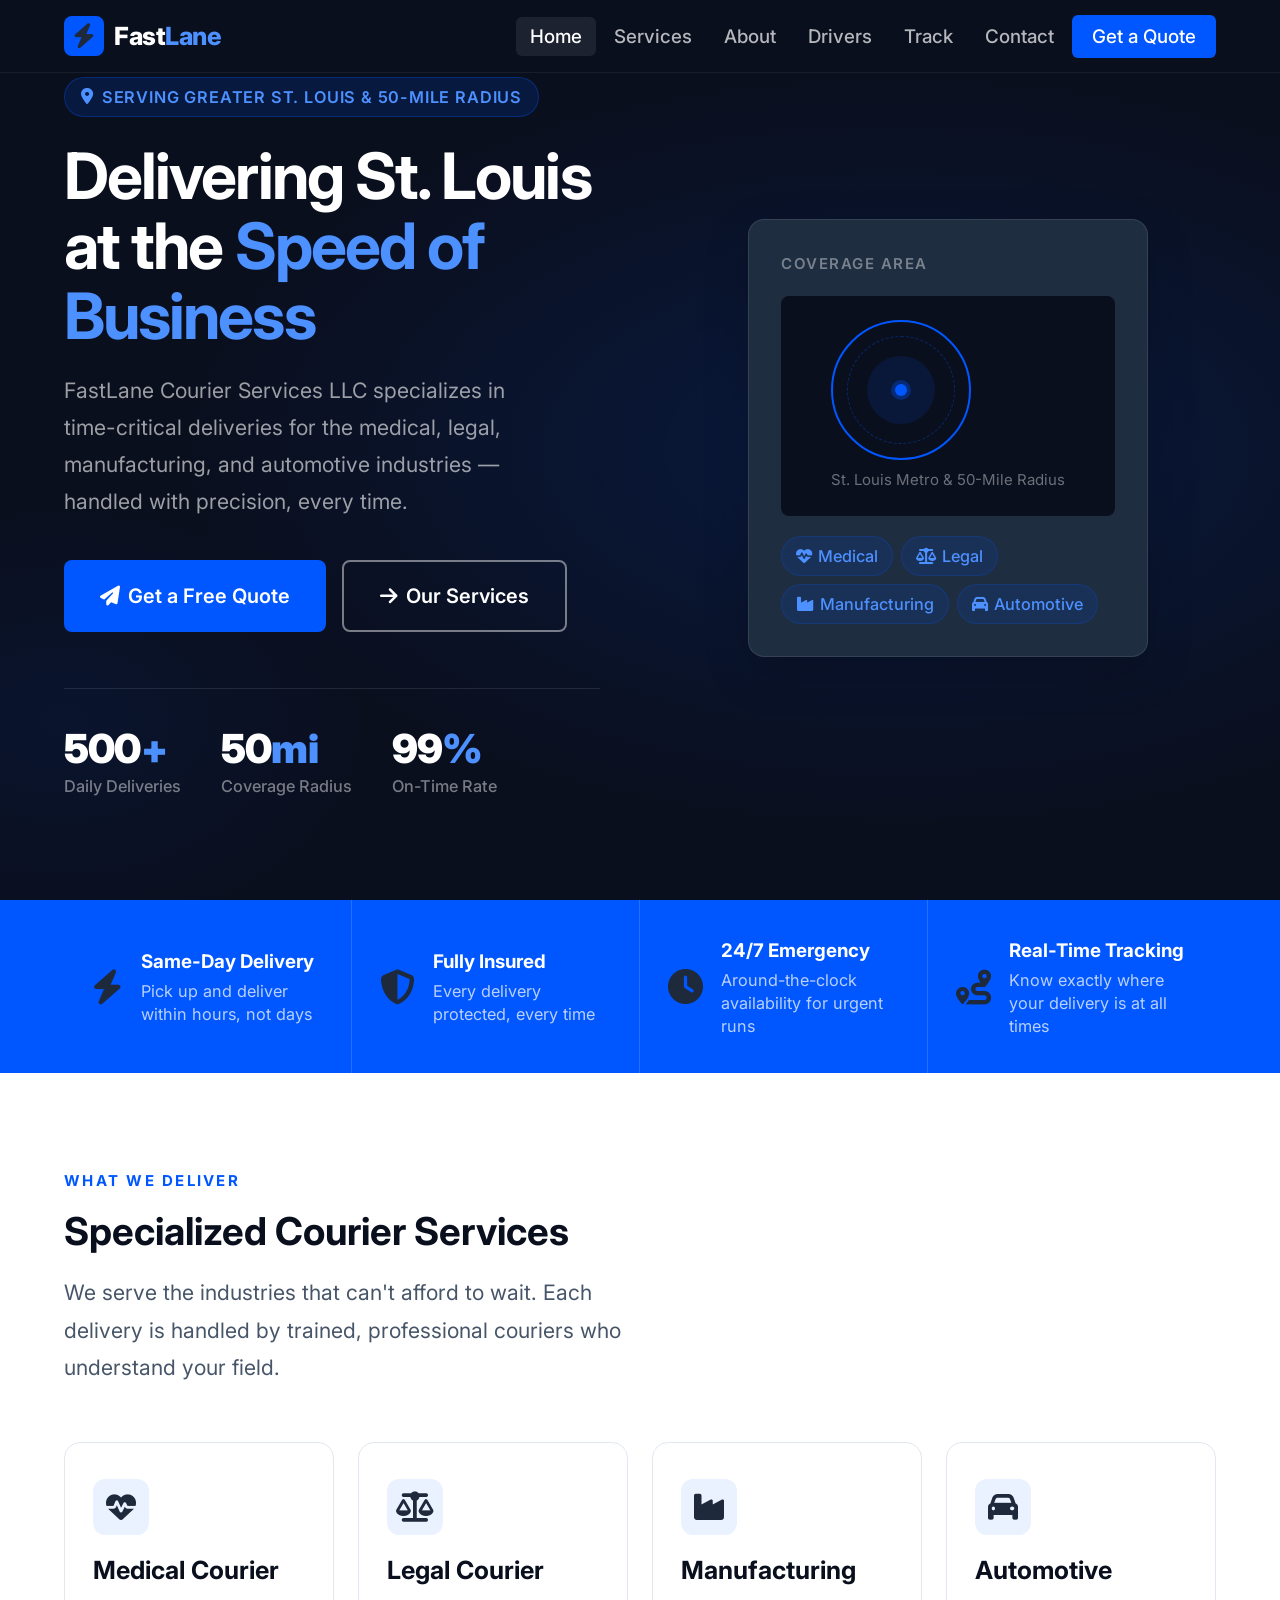
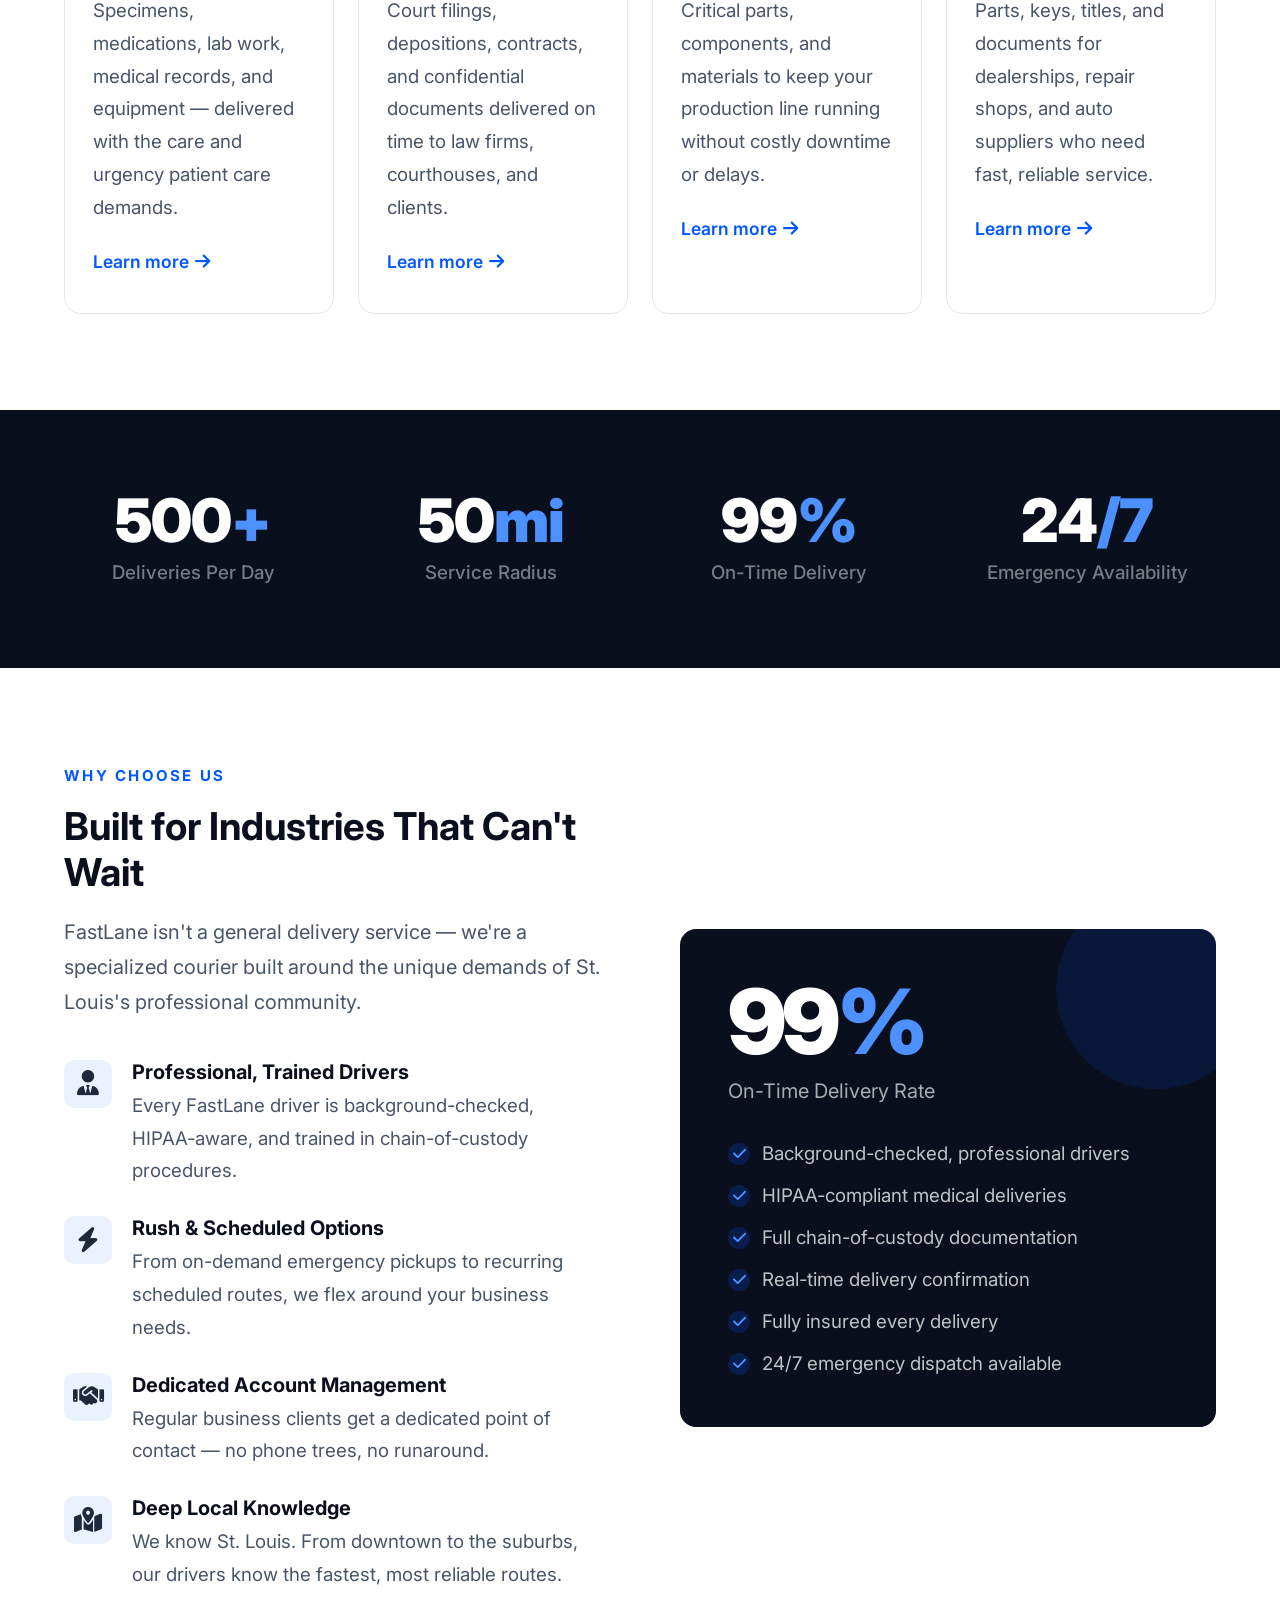
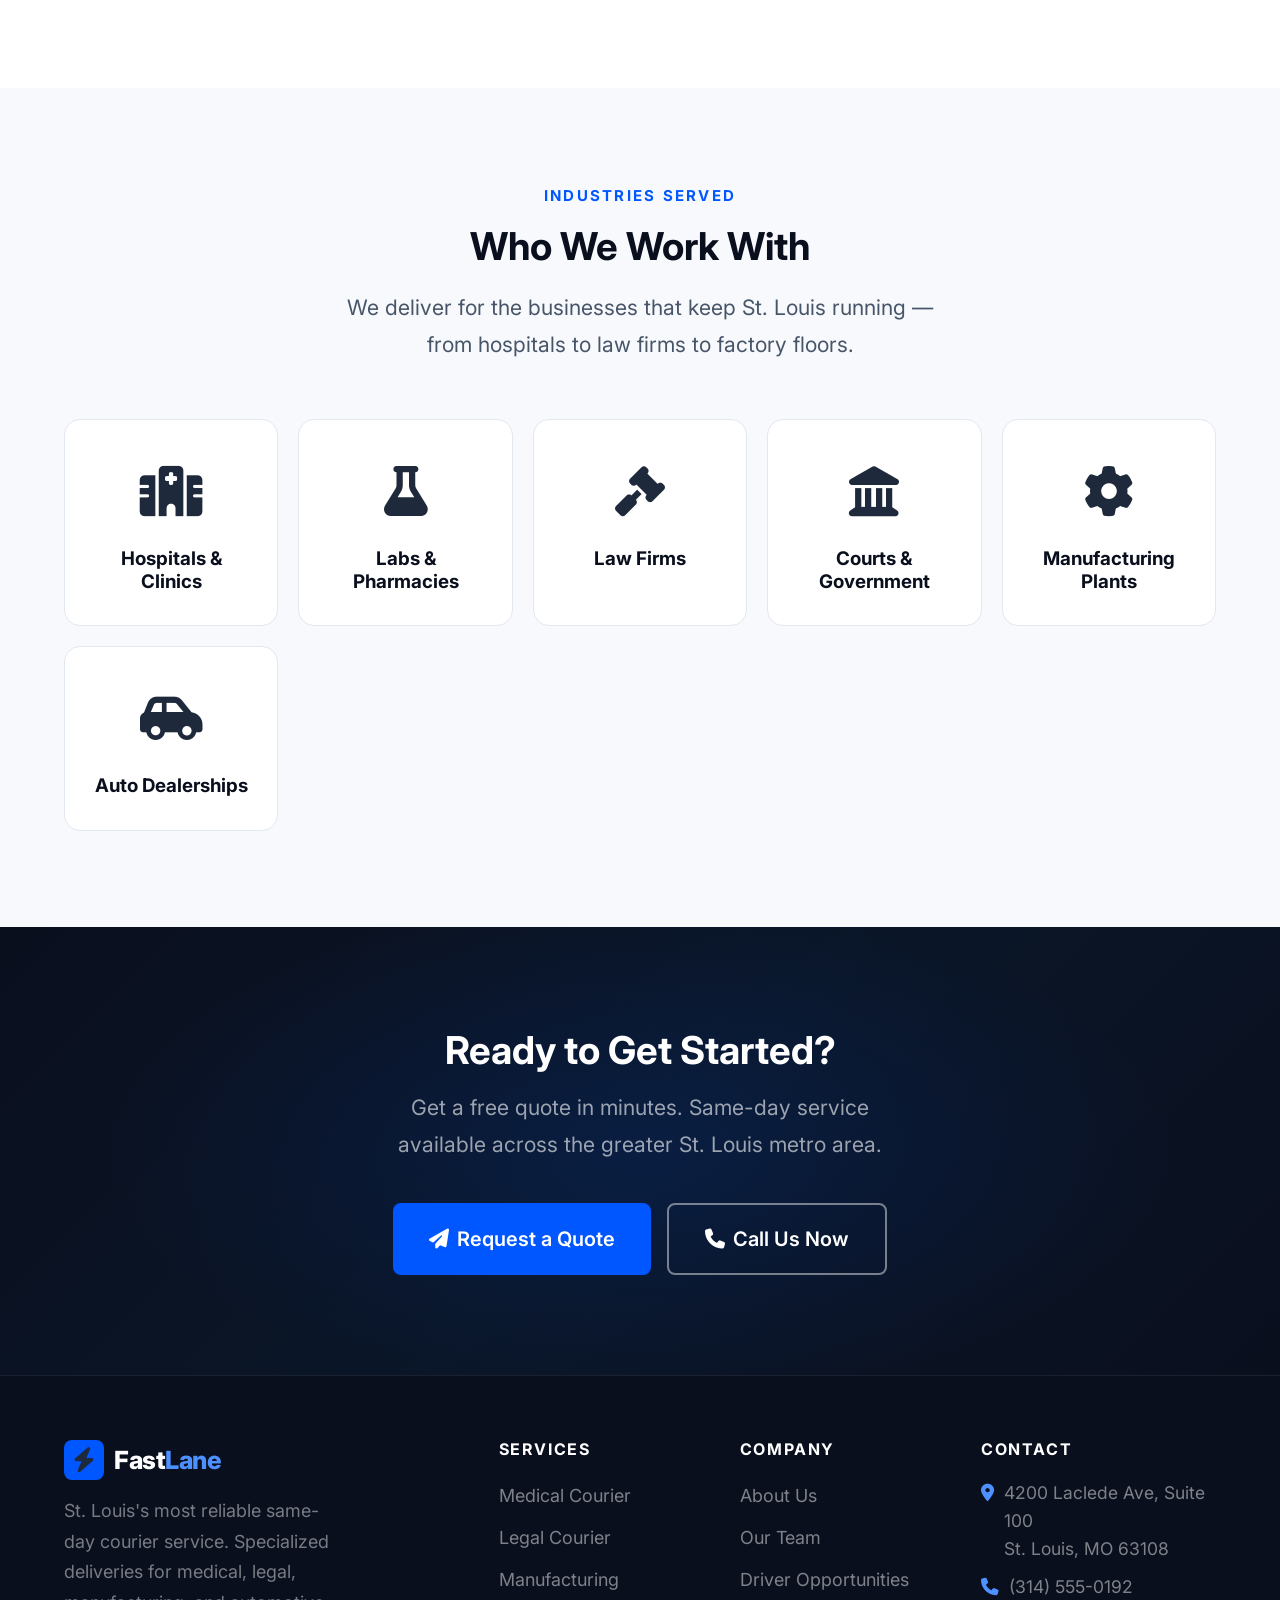
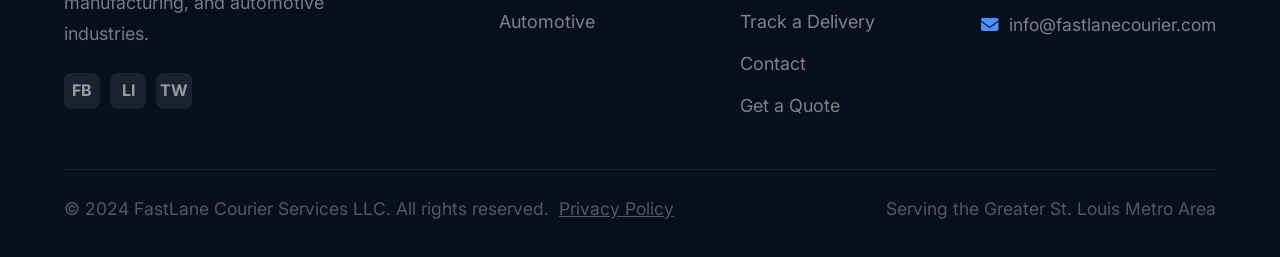
==== index.html @ 779c8e8f "Add SEO/sharing assets, team avatars, tracking page, and privacy policy - Generate a branded favicon" ====
<!DOCTYPE html>
<html lang="en">
<head>
  <meta charset="UTF-8" />
  <meta name="viewport" content="width=device-width, initial-scale=1.0" />
  <title>FastLane Courier Services | Same-Day Delivery in St. Louis</title>
  <meta name="description" content="FastLane Courier Services LLC — specialized same-day courier for medical, legal, manufacturing, and automotive industries within 50 miles of St. Louis." />
  <link rel="canonical" href="https://fastlanecourierservices.com/" />
  <link rel="icon" href="favicon.ico" sizes="any" />
  <link rel="icon" href="assets/favicon-192.png" type="image/png" sizes="192x192" />
  <link rel="apple-touch-icon" href="assets/apple-touch-icon.png" />
  <meta property="og:type" content="website" />
  <meta property="og:site_name" content="FastLane Courier Services" />
  <meta property="og:title" content="FastLane Courier Services | Same-Day Delivery in St. Louis" />
  <meta property="og:description" content="FastLane Courier Services LLC — specialized same-day courier for medical, legal, manufacturing, and automotive industries within 50 miles of St. Louis." />
  <meta property="og:url" content="https://fastlanecourierservices.com/" />
  <meta property="og:image" content="https://fastlanecourierservices.com/assets/og-image.png" />
  <meta name="twitter:card" content="summary_large_image" />
  <meta name="twitter:title" content="FastLane Courier Services | Same-Day Delivery in St. Louis" />
  <meta name="twitter:description" content="FastLane Courier Services LLC — specialized same-day courier for medical, legal, manufacturing, and automotive industries within 50 miles of St. Louis." />
  <meta name="twitter:image" content="https://fastlanecourierservices.com/assets/og-image.png" />
  <link rel="stylesheet" href="styles.css" />
  <link rel="stylesheet" href="https://cdnjs.cloudflare.com/ajax/libs/font-awesome/6.5.0/css/all.min.css" />
</head>
<body>

<!-- ── Header ── -->
<header id="header">
  <nav class="container">
    <a href="index.html" class="nav-logo">
      <div class="logo-icon"><i class="fa-solid fa-bolt"></i></div>
      <div class="logo-text">Fast<span>Lane</span></div>
    </a>
    <ul class="nav-links" id="navLinks">
      <li><a href="index.html" class="active">Home</a></li>
      <li><a href="services.html">Services</a></li>
      <li><a href="about.html">About</a></li>
      <li><a href="drivers.html">Drivers</a></li>
      <li><a href="track.html">Track</a></li>
      <li><a href="contact.html">Contact</a></li>
      <li><a href="quote.html" class="nav-cta">Get a Quote</a></li>
    </ul>
    <button class="nav-toggle" id="navToggle" aria-label="Toggle menu">
      <span></span><span></span><span></span>
    </button>
  </nav>
</header>

<!-- ── Hero ── -->
<section class="hero">
  <div class="container">
    <div class="hero-grid">
      <div class="hero-content">
        <div class="hero-badge">
          <i class="fa-solid fa-location-dot"></i>
          Serving Greater St. Louis &amp; 50-Mile Radius
        </div>
        <h1>Delivering St. Louis at the <span>Speed of Business</span></h1>
        <p class="hero-sub">
          FastLane Courier Services LLC specializes in time-critical deliveries for the medical, legal, manufacturing, and automotive industries — handled with precision, every time.
        </p>
        <div class="hero-actions">
          <a href="quote.html" class="btn btn-primary btn-lg">
            <i class="fa-solid fa-paper-plane"></i> Get a Free Quote
          </a>
          <a href="services.html" class="btn btn-secondary btn-lg">
            <i class="fa-solid fa-arrow-right"></i> Our Services
          </a>
        </div>
        <div class="hero-stats">
          <div>
            <div class="stat-num">500<span>+</span></div>
            <div class="stat-lbl">Daily Deliveries</div>
          </div>
          <div>
            <div class="stat-num">50<span>mi</span></div>
            <div class="stat-lbl">Coverage Radius</div>
          </div>
          <div>
            <div class="stat-num">99<span>%</span></div>
            <div class="stat-lbl">On-Time Rate</div>
          </div>
        </div>
      </div>
      <div class="hero-visual">
        <div class="hero-card">
          <div class="hero-card-title">Coverage Area</div>
          <div class="coverage-ring">
            <div>
              <div class="ring">
                <div class="ring-dot"></div>
              </div>
              <div class="ring-label">St. Louis Metro &amp; 50-Mile Radius</div>
            </div>
          </div>
          <div class="hero-tags">
            <span class="tag"><i class="fa-solid fa-heart-pulse"></i> Medical</span>
            <span class="tag"><i class="fa-solid fa-scale-balanced"></i> Legal</span>
            <span class="tag"><i class="fa-solid fa-industry"></i> Manufacturing</span>
            <span class="tag"><i class="fa-solid fa-car"></i> Automotive</span>
          </div>
        </div>
      </div>
    </div>
  </div>
</section>

<!-- ── Features Strip ── -->
<div class="features-strip">
  <div class="container">
    <div class="features-grid">
      <div class="feature-item">
        <div class="feature-icon"><i class="fa-solid fa-bolt"></i></div>
        <div>
          <div class="feature-title">Same-Day Delivery</div>
          <div class="feature-desc">Pick up and deliver within hours, not days</div>
        </div>
      </div>
      <div class="feature-item">
        <div class="feature-icon"><i class="fa-solid fa-shield-halved"></i></div>
        <div>
          <div class="feature-title">Fully Insured</div>
          <div class="feature-desc">Every delivery protected, every time</div>
        </div>
      </div>
      <div class="feature-item">
        <div class="feature-icon"><i class="fa-solid fa-clock"></i></div>
        <div>
          <div class="feature-title">24/7 Emergency</div>
          <div class="feature-desc">Around-the-clock availability for urgent runs</div>
        </div>
      </div>
      <div class="feature-item">
        <div class="feature-icon"><i class="fa-solid fa-route"></i></div>
        <div>
          <div class="feature-title">Real-Time Tracking</div>
          <div class="feature-desc">Know exactly where your delivery is at all times</div>
        </div>
      </div>
    </div>
  </div>
</div>

<!-- ── Services Overview ── -->
<section>
  <div class="container">
    <div class="section-header">
      <span class="section-label">What We Deliver</span>
      <h2 class="section-title">Specialized Courier Services</h2>
      <p class="section-subtitle">We serve the industries that can't afford to wait. Each delivery is handled by trained, professional couriers who understand your field.</p>
    </div>
    <div class="services-grid">
      <div class="service-card">
        <div class="service-icon"><i class="fa-solid fa-heart-pulse"></i></div>
        <h3>Medical Courier</h3>
        <p>Specimens, medications, lab work, medical records, and equipment — delivered with the care and urgency patient care demands.</p>
        <a href="services.html#medical" class="service-link">Learn more <i class="fa-solid fa-arrow-right"></i></a>
      </div>
      <div class="service-card">
        <div class="service-icon"><i class="fa-solid fa-scale-balanced"></i></div>
        <h3>Legal Courier</h3>
        <p>Court filings, depositions, contracts, and confidential documents delivered on time to law firms, courthouses, and clients.</p>
        <a href="services.html#legal" class="service-link">Learn more <i class="fa-solid fa-arrow-right"></i></a>
      </div>
      <div class="service-card">
        <div class="service-icon"><i class="fa-solid fa-industry"></i></div>
        <h3>Manufacturing</h3>
        <p>Critical parts, components, and materials to keep your production line running without costly downtime or delays.</p>
        <a href="services.html#manufacturing" class="service-link">Learn more <i class="fa-solid fa-arrow-right"></i></a>
      </div>
      <div class="service-card">
        <div class="service-icon"><i class="fa-solid fa-car"></i></div>
        <h3>Automotive</h3>
        <p>Parts, keys, titles, and documents for dealerships, repair shops, and auto suppliers who need fast, reliable service.</p>
        <a href="services.html#automotive" class="service-link">Learn more <i class="fa-solid fa-arrow-right"></i></a>
      </div>
    </div>
  </div>
</section>

<!-- ── Stats Band ── -->
<div class="stats-band">
  <div class="container">
    <div class="stats-grid">
      <div>
        <div class="stat-num">500<span>+</span></div>
        <div class="stat-lbl">Deliveries Per Day</div>
      </div>
      <div>
        <div class="stat-num">50<span>mi</span></div>
        <div class="stat-lbl">Service Radius</div>
      </div>
      <div>
        <div class="stat-num">99<span>%</span></div>
        <div class="stat-lbl">On-Time Delivery</div>
      </div>
      <div>
        <div class="stat-num">24<span>/7</span></div>
        <div class="stat-lbl">Emergency Availability</div>
      </div>
    </div>
  </div>
</div>

<!-- ── Why FastLane ── -->
<section>
  <div class="container">
    <div class="why-grid">
      <div>
        <span class="section-label">Why Choose Us</span>
        <h2 class="section-title">Built for Industries That Can't Wait</h2>
        <p style="margin-bottom: 40px;">FastLane isn't a general delivery service — we're a specialized courier built around the unique demands of St. Louis's professional community.</p>
        <div class="why-features">
          <div class="why-item">
            <div class="why-icon"><i class="fa-solid fa-user-tie"></i></div>
            <div>
              <h3>Professional, Trained Drivers</h3>
              <p>Every FastLane driver is background-checked, HIPAA-aware, and trained in chain-of-custody procedures.</p>
            </div>
          </div>
          <div class="why-item">
            <div class="why-icon"><i class="fa-solid fa-bolt"></i></div>
            <div>
              <h3>Rush &amp; Scheduled Options</h3>
              <p>From on-demand emergency pickups to recurring scheduled routes, we flex around your business needs.</p>
            </div>
          </div>
          <div class="why-item">
            <div class="why-icon"><i class="fa-solid fa-handshake"></i></div>
            <div>
              <h3>Dedicated Account Management</h3>
              <p>Regular business clients get a dedicated point of contact — no phone trees, no runaround.</p>
            </div>
          </div>
          <div class="why-item">
            <div class="why-icon"><i class="fa-solid fa-map-location-dot"></i></div>
            <div>
              <h3>Deep Local Knowledge</h3>
              <p>We know St. Louis. From downtown to the suburbs, our drivers know the fastest, most reliable routes.</p>
            </div>
          </div>
        </div>
      </div>
      <div>
        <div class="why-card">
          <div class="why-big-num">99<span>%</span></div>
          <div class="why-big-lbl">On-Time Delivery Rate</div>
          <ul class="check-list">
            <li><span class="check"><i class="fa-solid fa-check"></i></span> Background-checked, professional drivers</li>
            <li><span class="check"><i class="fa-solid fa-check"></i></span> HIPAA-compliant medical deliveries</li>
            <li><span class="check"><i class="fa-solid fa-check"></i></span> Full chain-of-custody documentation</li>
            <li><span class="check"><i class="fa-solid fa-check"></i></span> Real-time delivery confirmation</li>
            <li><span class="check"><i class="fa-solid fa-check"></i></span> Fully insured every delivery</li>
            <li><span class="check"><i class="fa-solid fa-check"></i></span> 24/7 emergency dispatch available</li>
          </ul>
        </div>
      </div>
    </div>
  </div>
</section>

<!-- ── Industries ── -->
<section class="industries-section">
  <div class="container">
    <div class="section-header centered">
      <span class="section-label">Industries Served</span>
      <h2 class="section-title">Who We Work With</h2>
      <p class="section-subtitle">We deliver for the businesses that keep St. Louis running — from hospitals to law firms to factory floors.</p>
    </div>
    <div class="industries-grid">
      <div class="industry-card">
        <div class="industry-icon"><i class="fa-solid fa-hospital"></i></div>
        <h3>Hospitals &amp; Clinics</h3>
      </div>
      <div class="industry-card">
        <div class="industry-icon"><i class="fa-solid fa-flask"></i></div>
        <h3>Labs &amp; Pharmacies</h3>
      </div>
      <div class="industry-card">
        <div class="industry-icon"><i class="fa-solid fa-gavel"></i></div>
        <h3>Law Firms</h3>
      </div>
      <div class="industry-card">
        <div class="industry-icon"><i class="fa-solid fa-landmark"></i></div>
        <h3>Courts &amp; Government</h3>
      </div>
      <div class="industry-card">
        <div class="industry-icon"><i class="fa-solid fa-gear"></i></div>
        <h3>Manufacturing Plants</h3>
      </div>
      <div class="industry-card">
        <div class="industry-icon"><i class="fa-solid fa-car-side"></i></div>
        <h3>Auto Dealerships</h3>
      </div>
    </div>
  </div>
</section>

<!-- ── CTA Banner ── -->
<section class="cta-banner">
  <div class="container">
    <h2>Ready to Get Started?</h2>
    <p>Get a free quote in minutes. Same-day service available across the greater St. Louis metro area.</p>
    <div class="cta-actions">
      <a href="quote.html" class="btn btn-primary btn-lg">
        <i class="fa-solid fa-paper-plane"></i> Request a Quote
      </a>
      <a href="contact.html" class="btn btn-secondary btn-lg">
        <i class="fa-solid fa-phone"></i> Call Us Now
      </a>
    </div>
  </div>
</section>

<!-- ── Footer ── -->
<footer>
  <div class="container">
    <div class="footer-grid">
      <div class="footer-brand">
        <a href="index.html" class="nav-logo">
          <div class="logo-icon"><i class="fa-solid fa-bolt"></i></div>
          <div class="logo-text">Fast<span>Lane</span></div>
        </a>
        <p>St. Louis's most reliable same-day courier service. Specialized deliveries for medical, legal, manufacturing, and automotive industries.</p>
        <div class="footer-social">
          <a href="#" class="social-btn">FB</a>
          <a href="#" class="social-btn">LI</a>
          <a href="#" class="social-btn">TW</a>
        </div>
      </div>
      <div class="footer-col">
        <h4>Services</h4>
        <ul>
          <li><a href="services.html#medical">Medical Courier</a></li>
          <li><a href="services.html#legal">Legal Courier</a></li>
          <li><a href="services.html#manufacturing">Manufacturing</a></li>
          <li><a href="services.html#automotive">Automotive</a></li>
        </ul>
      </div>
      <div class="footer-col">
        <h4>Company</h4>
        <ul>
          <li><a href="about.html">About Us</a></li>
          <li><a href="about.html#team">Our Team</a></li>
          <li><a href="drivers.html">Driver Opportunities</a></li>
          <li><a href="track.html">Track a Delivery</a></li>
          <li><a href="contact.html">Contact</a></li>
          <li><a href="quote.html">Get a Quote</a></li>
        </ul>
      </div>
      <div class="footer-col">
        <h4>Contact</h4>
        <div class="footer-contact-row"><span class="icon"><i class="fa-solid fa-location-dot"></i></span><span>4200 Laclede Ave, Suite 100<br>St. Louis, MO 63108</span></div>
        <div class="footer-contact-row"><span class="icon"><i class="fa-solid fa-phone"></i></span><span>(314) 555-0192</span></div>
        <div class="footer-contact-row"><span class="icon"><i class="fa-solid fa-envelope"></i></span><span>info@fastlanecourier.com</span></div>
      </div>
    </div>
    <div class="footer-bottom">
      <p>&copy; 2024 FastLane Courier Services LLC. All rights reserved. &nbsp;<a href="privacy.html" style="color: rgba(255,255,255,0.3); text-decoration: underline;">Privacy Policy</a></p>
      <p>Serving the Greater St. Louis Metro Area</p>
    </div>
  </div>
</footer>

<script>
  window.addEventListener('scroll', () => {
    document.getElementById('header').classList.toggle('scrolled', window.scrollY > 20);
  });
  document.getElementById('navToggle').addEventListener('click', () => {
    document.getElementById('navLinks').classList.toggle('open');
  });
</script>
</body>
</html>
---- styles.css ----
/* =========================================
   FastLane Courier Services — Stylesheet
   ========================================= */

@import url('https://fonts.googleapis.com/css2?family=Inter:wght@300;400;500;600;700;800;900&display=swap');

/* Variables */
:root {
  --navy:       #0A0F1E;
  --navy-mid:   #111827;
  --navy-light: #1E2D40;
  --blue:       #0057FF;
  --blue-hover: #0046DD;
  --blue-light: #4D90FF;
  --blue-pale:  #EBF2FF;
  --white:      #FFFFFF;
  --off-white:  #F7F9FC;
  --gray-100:   #F1F5F9;
  --gray-200:   #E2E8F0;
  --gray-400:   #94A3B8;
  --gray-600:   #475569;
  --gray-800:   #1E293B;
  --shadow-sm:  0 1px 3px rgba(0,0,0,0.08);
  --shadow:     0 4px 16px rgba(0,0,0,0.10);
  --shadow-lg:  0 16px 48px rgba(0,0,0,0.16);
  --radius:     8px;
  --radius-lg:  16px;
  --transition: all 0.25s ease;
}

/* Reset */
*, *::before, *::after { box-sizing: border-box; margin: 0; padding: 0; }
html { scroll-behavior: smooth; font-size: 20px; }
body {
  font-family: 'Inter', -apple-system, BlinkMacSystemFont, 'Segoe UI', sans-serif;
  color: var(--gray-800);
  background: var(--white);
  line-height: 1.6;
  font-size: 20px;
}
img { max-width: 100%; height: auto; display: block; }
a { text-decoration: none; color: inherit; }
ul { list-style: none; }

/* Typography */
h1, h2, h3, h4 { font-weight: 700; line-height: 1.2; color: var(--navy); }
h1 { font-size: clamp(2rem, 5vw, 3.5rem); }
h2 { font-size: clamp(1.5rem, 3vw, 2.25rem); }
h3 { font-size: clamp(1rem, 2vw, 1.25rem); }
p  { color: var(--gray-600); line-height: 1.75; }

.section-label {
  font-size: 0.75rem;
  font-weight: 700;
  letter-spacing: 0.15em;
  text-transform: uppercase;
  color: var(--blue);
  margin-bottom: 0.75rem;
  display: block;
}
.section-title   { margin-bottom: 1rem; }
.section-subtitle { font-size: 1.0625rem; max-width: 600px; }

/* Layout */
.container { max-width: 1200px; margin: 0 auto; padding: 0 24px; }
section    { padding: 96px 0; }
.section-header { margin-bottom: 56px; }
.section-header.centered { text-align: center; }
.section-header.centered .section-subtitle { margin: 0 auto; }

/* ── Buttons ─────────────────────────────── */
.btn {
  display: inline-flex;
  align-items: center;
  gap: 8px;
  padding: 14px 28px;
  border-radius: var(--radius);
  font-size: 0.9375rem;
  font-weight: 600;
  cursor: pointer;
  border: none;
  transition: var(--transition);
  text-decoration: none;
  white-space: nowrap;
}
.btn-primary { background: var(--blue); color: var(--white); }
.btn-primary:hover {
  background: var(--blue-hover);
  transform: translateY(-1px);
  box-shadow: 0 8px 24px rgba(0,87,255,0.35);
}
.btn-secondary {
  background: transparent;
  color: var(--white);
  border: 2px solid rgba(255,255,255,0.45);
}
.btn-secondary:hover { background: rgba(255,255,255,0.1); border-color: var(--white); }
.btn-outline { background: transparent; color: var(--blue); border: 2px solid var(--blue); }
.btn-outline:hover { background: var(--blue); color: var(--white); }
.btn-lg { padding: 18px 36px; font-size: 1rem; }

/* ── Header ──────────────────────────────── */
header {
  position: fixed;
  top: 0; left: 0; right: 0;
  z-index: 1000;
  background: var(--navy);
  border-bottom: 1px solid rgba(255,255,255,0.06);
  transition: var(--transition);
}
header.scrolled { box-shadow: 0 2px 24px rgba(0,0,0,0.35); }
nav {
  height: 72px;
  display: flex;
  align-items: center;
  justify-content: space-between;
}
.nav-logo { display: flex; align-items: center; gap: 10px; }
.logo-icon {
  width: 40px; height: 40px;
  background: var(--blue);
  border-radius: 8px;
  display: flex; align-items: center; justify-content: center;
  font-size: 1.25rem;
}
.logo-text { font-size: 1.25rem; font-weight: 800; color: var(--white); letter-spacing: -0.02em; }
.logo-text span { color: var(--blue-light); }

.nav-links { display: flex; align-items: center; gap: 4px; }
.nav-links a {
  padding: 8px 14px;
  color: rgba(255,255,255,0.7);
  font-size: 0.9375rem;
  font-weight: 500;
  border-radius: 6px;
  transition: var(--transition);
}
.nav-links a:hover, .nav-links a.active { color: var(--white); background: rgba(255,255,255,0.08); }
.nav-cta { background: var(--blue) !important; color: var(--white) !important; padding: 10px 20px !important; }
.nav-cta:hover { background: var(--blue-hover) !important; box-shadow: 0 4px 16px rgba(0,87,255,0.4) !important; }

.nav-toggle {
  display: none; background: none; border: none;
  cursor: pointer; flex-direction: column; gap: 5px; padding: 8px;
}
.nav-toggle span { display: block; width: 24px; height: 2px; background: var(--white); transition: var(--transition); }

/* ── Hero ────────────────────────────────── */
.hero {
  min-height: 100vh;
  background: var(--navy);
  display: flex; align-items: center;
  position: relative; overflow: hidden;
  padding-top: 72px;
}
.hero::before {
  content: '';
  position: absolute; inset: 0;
  background:
    radial-gradient(ellipse 80% 60% at 70% 50%, rgba(0,87,255,0.14) 0%, transparent 70%),
    radial-gradient(ellipse 40% 40% at 5%  80%, rgba(0,87,255,0.07) 0%, transparent 60%);
}
.hero-grid {
  display: grid;
  grid-template-columns: 1fr 1fr;
  gap: 80px;
  align-items: center;
  position: relative; z-index: 1;
}
.hero-content { color: var(--white); }
.hero-badge {
  display: inline-flex; align-items: center; gap: 8px;
  background: rgba(0,87,255,0.15);
  border: 1px solid rgba(0,87,255,0.3);
  border-radius: 100px;
  padding: 6px 16px;
  font-size: 0.8125rem; font-weight: 600;
  color: var(--blue-light);
  letter-spacing: 0.05em; text-transform: uppercase;
  margin-bottom: 24px;
}
.hero h1 {
  color: var(--white);
  margin-bottom: 20px;
  font-size: clamp(2.25rem, 5vw, 3.75rem);
  line-height: 1.1;
  letter-spacing: -0.03em;
}
.hero h1 span { color: var(--blue-light); }
.hero-sub {
  font-size: 1.0625rem;
  color: rgba(255,255,255,0.6);
  margin-bottom: 40px;
  max-width: 480px;
  line-height: 1.75;
}
.hero-actions { display: flex; gap: 16px; flex-wrap: wrap; }
.hero-stats {
  display: flex; gap: 40px;
  margin-top: 56px; padding-top: 40px;
  border-top: 1px solid rgba(255,255,255,0.1);
}
.stat-num {
  font-size: 2rem; font-weight: 900;
  color: var(--white); letter-spacing: -0.02em; line-height: 1; margin-bottom: 4px;
}
.stat-num span { color: var(--blue-light); }
.stat-lbl { font-size: 0.8125rem; color: rgba(255,255,255,0.45); font-weight: 500; }

.hero-visual { display: flex; align-items: center; justify-content: center; }
.hero-card {
  background: var(--navy-light);
  border: 1px solid rgba(255,255,255,0.1);
  border-radius: var(--radius-lg);
  padding: 32px;
  width: 100%; max-width: 400px;
  box-shadow: var(--shadow-lg);
}
.hero-card-title {
  font-size: 0.75rem; font-weight: 600;
  text-transform: uppercase; letter-spacing: 0.1em;
  color: rgba(255,255,255,0.4); margin-bottom: 20px;
}
.coverage-ring {
  background: var(--navy);
  border-radius: var(--radius);
  padding: 24px; margin-bottom: 20px;
  display: flex; align-items: center; justify-content: center;
  min-height: 180px;
}
.ring {
  width: 140px; height: 140px;
  border-radius: 50%;
  border: 2px solid var(--blue);
  position: relative;
  display: flex; align-items: center; justify-content: center;
}
.ring::before {
  content: '';
  position: absolute; inset: 14px;
  border-radius: 50%;
  border: 1px dashed rgba(0,87,255,0.35);
}
.ring::after {
  content: '';
  position: absolute; inset: 34px;
  border-radius: 50%;
  background: rgba(0,87,255,0.12);
}
.ring-dot {
  width: 12px; height: 12px;
  background: var(--blue); border-radius: 50%;
  box-shadow: 0 0 0 4px rgba(0,87,255,0.3);
  z-index: 1;
}
.ring-label { font-size: 0.75rem; color: rgba(255,255,255,0.4); text-align: center; margin-top: 8px; }
.hero-tags { display: flex; flex-wrap: wrap; gap: 8px; }
.tag {
  display: inline-flex; align-items: center; gap: 6px;
  background: rgba(0,87,255,0.12);
  border: 1px solid rgba(0,87,255,0.2);
  color: var(--blue-light);
  padding: 6px 14px; border-radius: 100px;
  font-size: 0.8125rem; font-weight: 500;
}

/* ── Features Strip ──────────────────────── */
.features-strip { background: var(--blue); padding: 0; }
.features-grid { display: grid; grid-template-columns: repeat(4, 1fr); }
.feature-item {
  padding: 36px 28px;
  border-right: 1px solid rgba(255,255,255,0.15);
  display: flex; align-items: center; gap: 18px;
}
.feature-item:last-child { border-right: none; }
.feature-icon { font-size: 1.75rem; flex-shrink: 0; }
.feature-title { font-size: 0.9375rem; font-weight: 700; color: var(--white); margin-bottom: 3px; }
.feature-desc  { font-size: 0.8125rem; color: rgba(255,255,255,0.72); line-height: 1.4; }

/* ── Service Cards ───────────────────────── */
.services-grid { display: grid; grid-template-columns: repeat(auto-fit, minmax(260px, 1fr)); gap: 24px; }
.service-card {
  background: var(--white);
  border: 1px solid var(--gray-200);
  border-radius: var(--radius-lg);
  padding: 36px 28px;
  transition: var(--transition);
  position: relative; overflow: hidden;
}
.service-card::before {
  content: '';
  position: absolute; top: 0; left: 0; right: 0; height: 3px;
  background: var(--blue); transform: scaleX(0); transition: var(--transition);
}
.service-card:hover { border-color: var(--blue-light); transform: translateY(-4px); box-shadow: var(--shadow-lg); }
.service-card:hover::before { transform: scaleX(1); }
.service-icon {
  width: 56px; height: 56px;
  background: var(--blue-pale); border-radius: 12px;
  display: flex; align-items: center; justify-content: center;
  font-size: 1.5rem; margin-bottom: 20px;
}
.service-card h3  { margin-bottom: 10px; }
.service-card p   { font-size: 0.9375rem; margin-bottom: 20px; }
.service-link {
  color: var(--blue); font-size: 0.875rem; font-weight: 600;
  display: inline-flex; align-items: center; gap: 6px;
  transition: var(--transition);
}
.service-link:hover { gap: 10px; }

/* ── Stats Band ──────────────────────────── */
.stats-band { background: var(--navy); padding: 80px 0; }
.stats-grid { display: grid; grid-template-columns: repeat(4, 1fr); gap: 40px; text-align: center; }
.stats-grid .stat-num { font-size: 3rem; margin-bottom: 8px; }
.stats-grid .stat-lbl { font-size: 0.9375rem; }

/* ── Why Choose Us ───────────────────────── */
.why-grid { display: grid; grid-template-columns: 1fr 1fr; gap: 80px; align-items: center; }
.why-features { display: flex; flex-direction: column; gap: 28px; }
.why-item { display: flex; gap: 20px; align-items: flex-start; }
.why-icon {
  width: 48px; height: 48px;
  background: var(--blue-pale); border-radius: 10px;
  display: flex; align-items: center; justify-content: center;
  font-size: 1.25rem; flex-shrink: 0;
}
.why-item h3 { font-size: 1rem; margin-bottom: 6px; }
.why-item p  { font-size: 0.9375rem; }

.why-card {
  background: var(--navy);
  border-radius: var(--radius-lg);
  padding: 48px;
  color: var(--white);
  position: relative; overflow: hidden;
}
.why-card::before {
  content: '';
  position: absolute; top: -40px; right: -40px;
  width: 200px; height: 200px; border-radius: 50%;
  background: rgba(0,87,255,0.12);
}
.why-big-num {
  font-size: 4.5rem; font-weight: 900;
  color: var(--white); letter-spacing: -0.04em; line-height: 1;
}
.why-big-num span { color: var(--blue-light); }
.why-big-lbl { font-size: 1rem; color: rgba(255,255,255,0.65); margin-top: 8px; margin-bottom: 32px; }
.check-list { display: flex; flex-direction: column; gap: 12px; }
.check-list li { display: flex; align-items: center; gap: 12px; font-size: 0.9375rem; color: rgba(255,255,255,0.75); }
.check {
  width: 22px; height: 22px;
  background: rgba(0,87,255,0.2); border-radius: 50%;
  display: flex; align-items: center; justify-content: center;
  font-size: 0.75rem; color: var(--blue-light); flex-shrink: 0;
}

/* ── Industries ──────────────────────────── */
.industries-section { background: var(--off-white); }
.industries-grid { display: grid; grid-template-columns: repeat(auto-fit, minmax(200px, 1fr)); gap: 20px; }
.industry-card {
  background: var(--white);
  border: 1px solid var(--gray-200);
  border-radius: var(--radius-lg);
  padding: 32px 24px; text-align: center;
  transition: var(--transition); cursor: pointer;
}
.industry-card:hover { border-color: var(--blue); box-shadow: var(--shadow); transform: translateY(-4px); }
.industry-icon { font-size: 2.5rem; margin-bottom: 16px; }
.industry-card h3 { font-size: 0.9375rem; color: var(--navy); }

/* ── CTA Banner ──────────────────────────── */
.cta-banner {
  background: linear-gradient(135deg, var(--navy) 0%, #0A1628 50%, var(--navy) 100%);
  padding: 100px 0; text-align: center; position: relative; overflow: hidden;
}
.cta-banner::before {
  content: '';
  position: absolute; inset: 0;
  background: radial-gradient(ellipse 60% 80% at 50% 50%, rgba(0,87,255,0.12) 0%, transparent 70%);
}
.cta-banner h2  { color: var(--white); margin-bottom: 16px; position: relative; }
.cta-banner p   { color: rgba(255,255,255,0.6); font-size: 1.0625rem; margin-bottom: 40px; max-width: 500px; margin-left: auto; margin-right: auto; position: relative; }
.cta-actions    { display: flex; gap: 16px; justify-content: center; flex-wrap: wrap; position: relative; }

/* ── Footer ──────────────────────────────── */
footer { background: var(--navy); border-top: 1px solid rgba(255,255,255,0.07); padding: 64px 0 32px; }
.footer-grid { display: grid; grid-template-columns: 2fr 1fr 1fr 1.1fr; gap: 48px; margin-bottom: 48px; }
.footer-brand p {
  color: rgba(255,255,255,0.45); font-size: 0.9rem;
  margin-top: 16px; margin-bottom: 24px; max-width: 280px; line-height: 1.7;
}
.footer-social { display: flex; gap: 10px; }
.social-btn {
  width: 36px; height: 36px;
  background: rgba(255,255,255,0.08); border-radius: 8px;
  display: flex; align-items: center; justify-content: center;
  color: rgba(255,255,255,0.55); font-size: 0.8rem; font-weight: 700;
  transition: var(--transition);
}
.social-btn:hover { background: var(--blue); color: var(--white); }
.footer-col h4 {
  font-size: 0.8rem; font-weight: 700; color: var(--white);
  text-transform: uppercase; letter-spacing: 0.1em; margin-bottom: 20px;
}
.footer-col ul { display: flex; flex-direction: column; gap: 10px; }
.footer-col ul li a { color: rgba(255,255,255,0.48); font-size: 0.9rem; transition: var(--transition); }
.footer-col ul li a:hover { color: var(--white); }
.footer-contact-row { display: flex; gap: 10px; color: rgba(255,255,255,0.48); font-size: 0.875rem; margin-bottom: 10px; }
.footer-contact-row .icon { color: var(--blue-light); }
.footer-bottom {
  border-top: 1px solid rgba(255,255,255,0.07);
  padding-top: 24px;
  display: flex; justify-content: space-between; align-items: center; flex-wrap: wrap; gap: 8px;
}
.footer-bottom p { color: rgba(255,255,255,0.3); font-size: 0.875rem; }

/* ── Page Hero (inner pages) ─────────────── */
.page-hero {
  background: var(--navy);
  padding: 148px 0 80px;
  position: relative; overflow: hidden;
}
.page-hero::before {
  content: '';
  position: absolute; inset: 0;
  background: radial-gradient(ellipse 70% 60% at 80% 50%, rgba(0,87,255,0.11) 0%, transparent 70%);
}
.page-hero-inner { position: relative; z-index: 1; max-width: 640px; }
.page-hero h1   { color: var(--white); }
.page-hero p    { color: rgba(255,255,255,0.6); font-size: 1.0625rem; margin-top: 16px; }
.breadcrumb     { display: flex; align-items: center; gap: 8px; margin-bottom: 16px; font-size: 0.875rem; }
.breadcrumb a   { color: rgba(255,255,255,0.45); }
.breadcrumb a:hover { color: var(--white); }
.bc-sep         { color: rgba(255,255,255,0.2); }
.bc-current     { color: var(--blue-light); font-weight: 500; }

/* ── Services Detail Page ────────────────── */
.svc-detail {
  display: grid; grid-template-columns: 1fr 1fr;
  gap: 80px; align-items: center;
  padding: 80px 0;
  border-bottom: 1px solid var(--gray-200);
}
.svc-detail:last-child { border-bottom: none; }
.svc-detail.flip { direction: rtl; }
.svc-detail.flip > * { direction: ltr; }
.svc-detail-icon {
  width: 72px; height: 72px;
  background: var(--blue-pale); border-radius: 16px;
  display: flex; align-items: center; justify-content: center;
  font-size: 2rem; margin-bottom: 24px;
}
.svc-detail h2  { font-size: 1.75rem; margin-bottom: 16px; }
.svc-detail p   { margin-bottom: 24px; }
.svc-list       { display: flex; flex-direction: column; gap: 12px; margin-bottom: 32px; }
.svc-list li    { display: flex; align-items: center; gap: 10px; font-size: 0.9375rem; color: var(--gray-600); }
.svc-list li::before {
  content: '✓';
  width: 22px; height: 22px;
  background: var(--blue-pale); border-radius: 50%;
  display: flex; align-items: center; justify-content: center;
  font-size: 0.7rem; color: var(--blue); flex-shrink: 0;
}
.svc-visual {
  background: var(--navy); border-radius: var(--radius-lg);
  padding: 48px; text-align: center; min-height: 300px;
  display: flex; align-items: center; justify-content: center;
  flex-direction: column; gap: 16px;
  position: relative; overflow: hidden;
}
.svc-visual::before {
  content: '';
  position: absolute; inset: 0;
  background: radial-gradient(ellipse 60% 60% at 50% 50%, rgba(0,87,255,0.15) 0%, transparent 70%);
}
.svc-visual-icon { font-size: 5rem; position: relative; z-index: 1; }
.svc-visual-text { color: rgba(255,255,255,0.4); font-size: 0.875rem; position: relative; z-index: 1; }

/* ── About Page ──────────────────────────── */
.about-intro-grid { display: grid; grid-template-columns: 1fr 1fr; gap: 80px; align-items: center; }
.values-grid { display: grid; grid-template-columns: repeat(3, 1fr); gap: 24px; }
.value-card { background: var(--off-white); border-radius: var(--radius-lg); padding: 32px 24px; text-align: center; }
.value-icon  { font-size: 2rem; margin-bottom: 16px; }
.value-card h3 { font-size: 1rem; margin-bottom: 8px; }
.value-card p  { font-size: 0.875rem; }
.team-grid { display: grid; grid-template-columns: repeat(auto-fit, minmax(220px, 1fr)); gap: 24px; }
.team-card {
  background: var(--white); border: 1px solid var(--gray-200);
  border-radius: var(--radius-lg); padding: 32px 24px; text-align: center;
  transition: var(--transition);
}
.team-card:hover { transform: translateY(-4px); box-shadow: var(--shadow); }
.team-avatar {
  width: 80px; height: 80px;
  background: var(--navy); border-radius: 50%;
  margin: 0 auto 16px;
  display: flex; align-items: center; justify-content: center;
  font-size: 2rem;
}
.team-card h3  { font-size: 1rem; margin-bottom: 4px; }
.team-role     { color: var(--blue); font-size: 0.875rem; font-weight: 600; margin-bottom: 8px; }
.team-bio      { font-size: 0.875rem; }

/* ── Contact Page ────────────────────────── */
.contact-grid { display: grid; grid-template-columns: 1fr 1.5fr; gap: 64px; }
.contact-info-list { display: flex; flex-direction: column; gap: 28px; }
.ci-item { display: flex; gap: 16px; }
.ci-icon {
  width: 48px; height: 48px;
  background: var(--blue-pale); border-radius: 10px;
  display: flex; align-items: center; justify-content: center;
  font-size: 1.25rem; flex-shrink: 0;
}
.ci-label { font-size: 0.75rem; font-weight: 700; text-transform: uppercase; letter-spacing: 0.1em; color: var(--gray-400); margin-bottom: 4px; }
.ci-value { font-size: 1rem; font-weight: 600; color: var(--navy); margin-bottom: 2px; }
.ci-sub   { font-size: 0.875rem; color: var(--gray-600); }
.hours-box { background: var(--gray-100); border-radius: var(--radius); padding: 24px; }
.hours-box-title { font-size: 0.8rem; font-weight: 700; text-transform: uppercase; letter-spacing: 0.1em; color: var(--gray-400); margin-bottom: 16px; }
.hours-row { display: flex; justify-content: space-between; padding: 8px 0; border-bottom: 1px solid var(--gray-200); font-size: 0.9375rem; }
.hours-row:last-child { border-bottom: none; }
.hours-row span:first-child { color: var(--gray-600); }
.hours-row span:last-child  { font-weight: 600; color: var(--navy); }

/* ── Forms ───────────────────────────────── */
.form-card {
  background: var(--white); border: 1px solid var(--gray-200);
  border-radius: var(--radius-lg); padding: 40px; box-shadow: var(--shadow);
}
.form-card-title    { font-size: 1.25rem; font-weight: 700; color: var(--navy); margin-bottom: 4px; }
.form-card-subtitle { font-size: 0.9375rem; color: var(--gray-600); margin-bottom: 28px; }
.form-group  { margin-bottom: 20px; }
.form-row    { display: grid; grid-template-columns: 1fr 1fr; gap: 16px; }
label        { display: block; font-size: 0.875rem; font-weight: 600; color: var(--gray-800); margin-bottom: 6px; }
input, select, textarea {
  width: 100%; padding: 12px 16px;
  border: 1.5px solid var(--gray-200); border-radius: var(--radius);
  font-size: 0.9375rem; font-family: inherit; color: var(--gray-800);
  background: var(--white); transition: var(--transition); outline: none;
  -webkit-appearance: none;
}
input:focus, select:focus, textarea:focus {
  border-color: var(--blue);
  box-shadow: 0 0 0 3px rgba(0,87,255,0.10);
}
textarea { resize: vertical; min-height: 120px; }
.form-submit { width: 100%; justify-content: center; padding: 16px; font-size: 1rem; }

/* ── Quote Page ──────────────────────────── */
.quote-wrapper { max-width: 720px; margin: 0 auto; }
.quote-card    { background: var(--white); border-radius: var(--radius-lg); box-shadow: var(--shadow-lg); overflow: hidden; }
.quote-card-head {
  background: var(--navy); padding: 32px 40px;
  display: flex; align-items: center; gap: 16px;
}
.quote-card-head h3 { color: var(--white); font-size: 1.25rem; margin-bottom: 2px; }
.quote-card-head p  { color: rgba(255,255,255,0.55); font-size: 0.875rem; }
.quote-card-head-icon { font-size: 2.5rem; }
.quote-card-body { padding: 40px; }
.field-section-title {
  font-size: 0.75rem; font-weight: 700; text-transform: uppercase;
  letter-spacing: 0.1em; color: var(--gray-400);
  margin-bottom: 20px; padding-bottom: 10px; border-bottom: 1px solid var(--gray-200);
}
.route-divider { text-align: center; color: var(--gray-400); font-size: 0.875rem; font-weight: 600; padding: 8px 0; }
.urgency-grid { display: grid; grid-template-columns: repeat(3, 1fr); gap: 12px; }
.urgency-opt {
  border: 1.5px solid var(--gray-200); border-radius: var(--radius);
  padding: 16px 12px; text-align: center; cursor: pointer; transition: var(--transition);
}
.urgency-opt:hover, .urgency-opt.sel { border-color: var(--blue); background: var(--blue-pale); }
.urgency-opt input[type="radio"] { display: none; }
.u-label { font-size: 0.875rem; font-weight: 600; color: var(--navy); }
.u-time  { font-size: 0.75rem; color: var(--gray-400); margin-top: 2px; }

/* ── Responsive ──────────────────────────── */
@media (max-width: 768px) {
  section { padding: 64px 0; }
  .nav-links { display: none; }
  .nav-links.open {
    display: flex; flex-direction: column;
    position: absolute; top: 72px; left: 0; right: 0;
    background: var(--navy); padding: 16px 24px;
    border-top: 1px solid rgba(255,255,255,0.08);
  }
  .nav-toggle { display: flex; }
  .hero-grid, .why-grid, .about-intro-grid, .contact-grid { grid-template-columns: 1fr; gap: 40px; }
  .hero-visual { display: none; }
  .hero-stats  { gap: 24px; flex-wrap: wrap; }
  .features-grid { grid-template-columns: 1fr 1fr; }
  .features-grid .feature-item:nth-child(2) { border-right: none; }
  .features-grid .feature-item:nth-child(1),
  .features-grid .feature-item:nth-child(2) { border-bottom: 1px solid rgba(255,255,255,0.15); }
  .stats-grid  { grid-template-columns: 1fr 1fr; gap: 24px; }
  .values-grid { grid-template-columns: 1fr 1fr; }
  .footer-grid { grid-template-columns: 1fr 1fr; gap: 32px; }
  .form-row    { grid-template-columns: 1fr; }
  .urgency-grid { grid-template-columns: 1fr; }
  .svc-detail  { grid-template-columns: 1fr; gap: 40px; }
  .svc-detail.flip { direction: ltr; }
}
@media (max-width: 480px) {
  .features-grid { grid-template-columns: 1fr; }
  .features-grid .feature-item { border-right: none; border-bottom: 1px solid rgba(255,255,255,0.15); }
  .footer-grid { grid-template-columns: 1fr; }
  .values-grid { grid-template-columns: 1fr; }
  .hero-actions { flex-direction: column; }
}
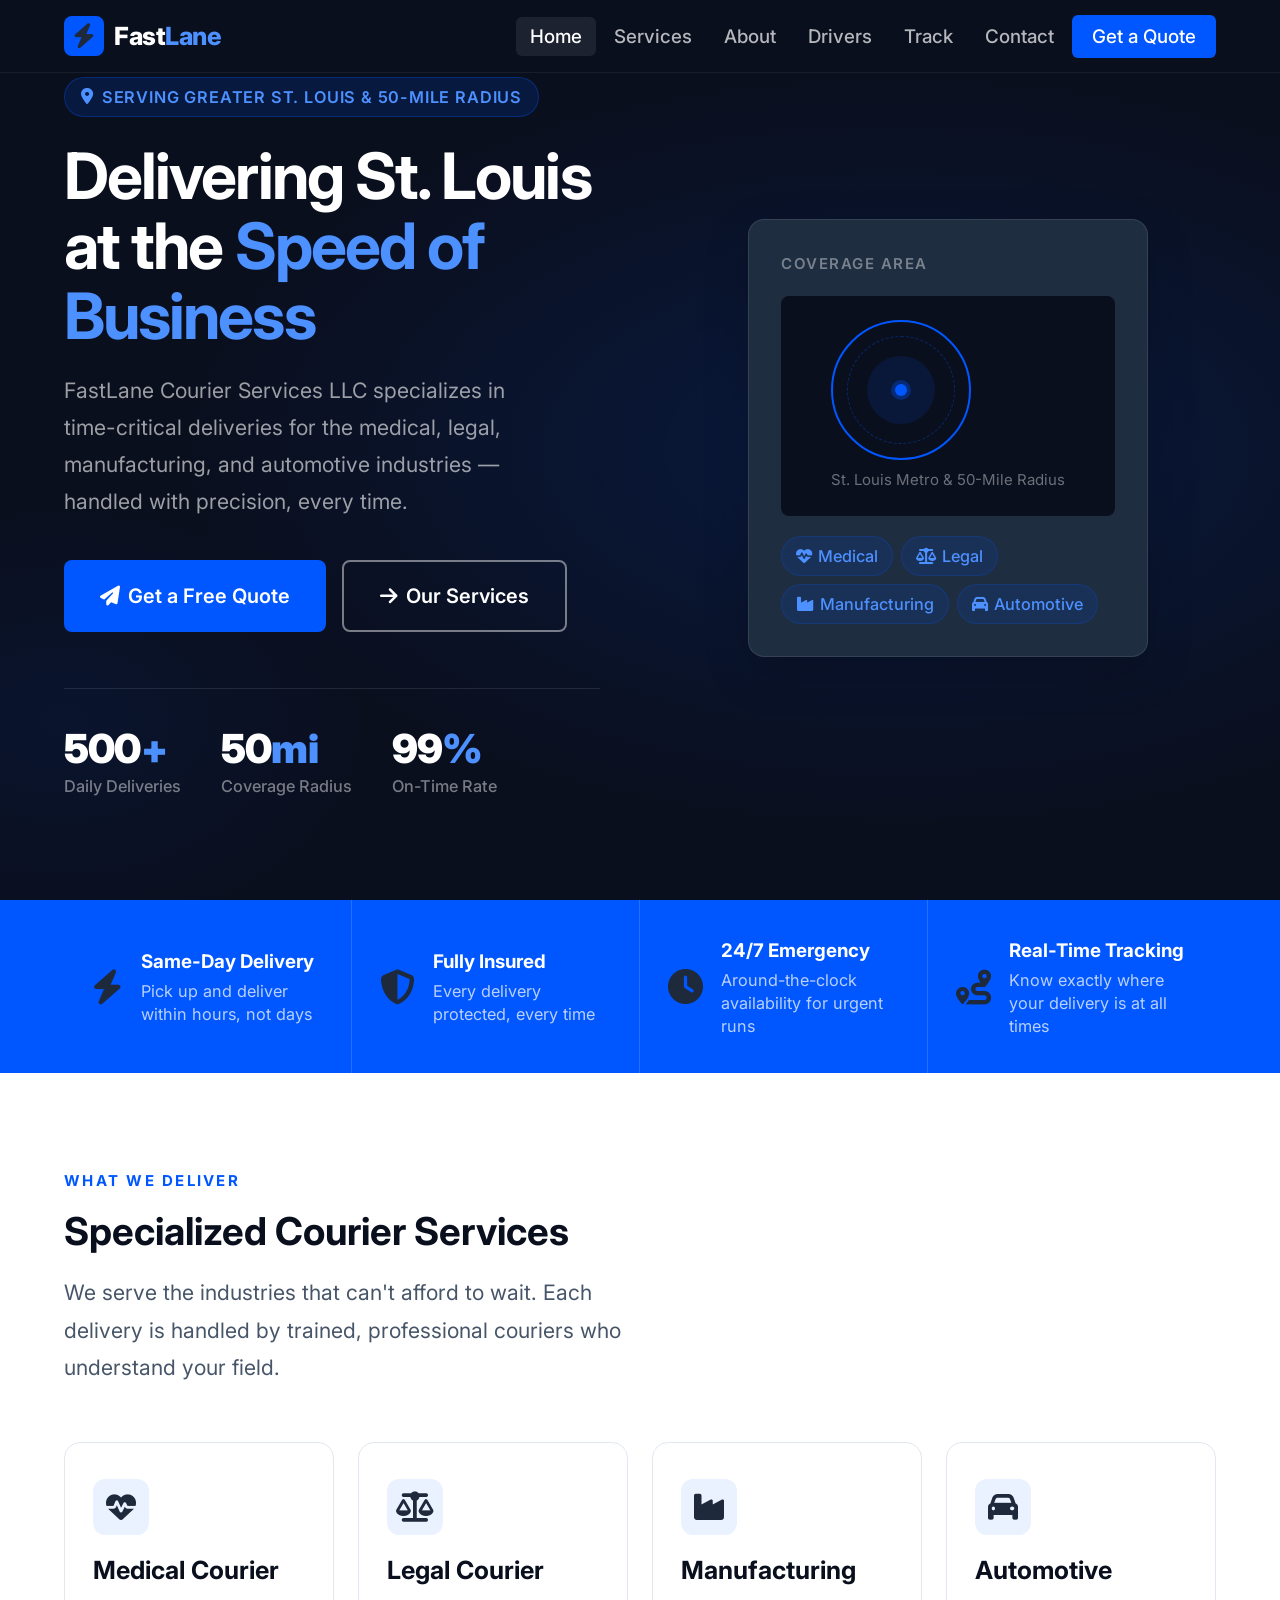
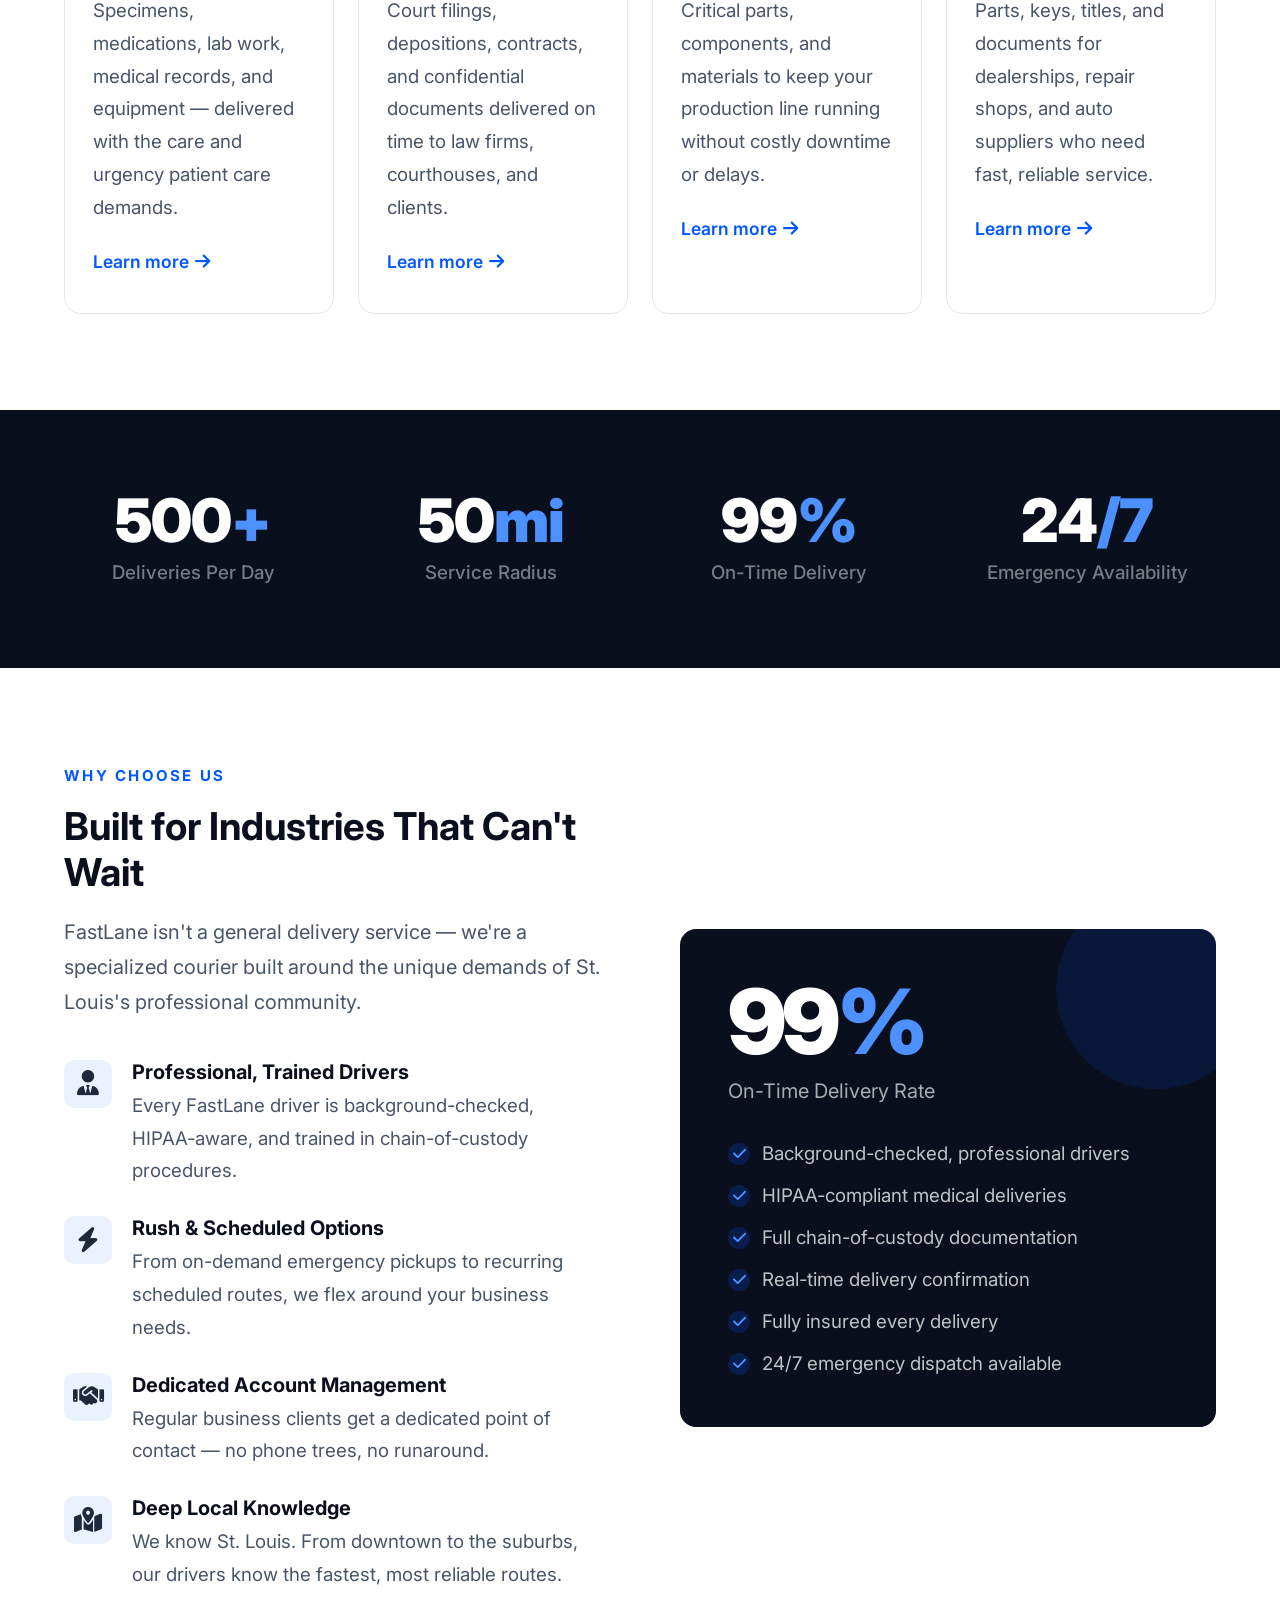
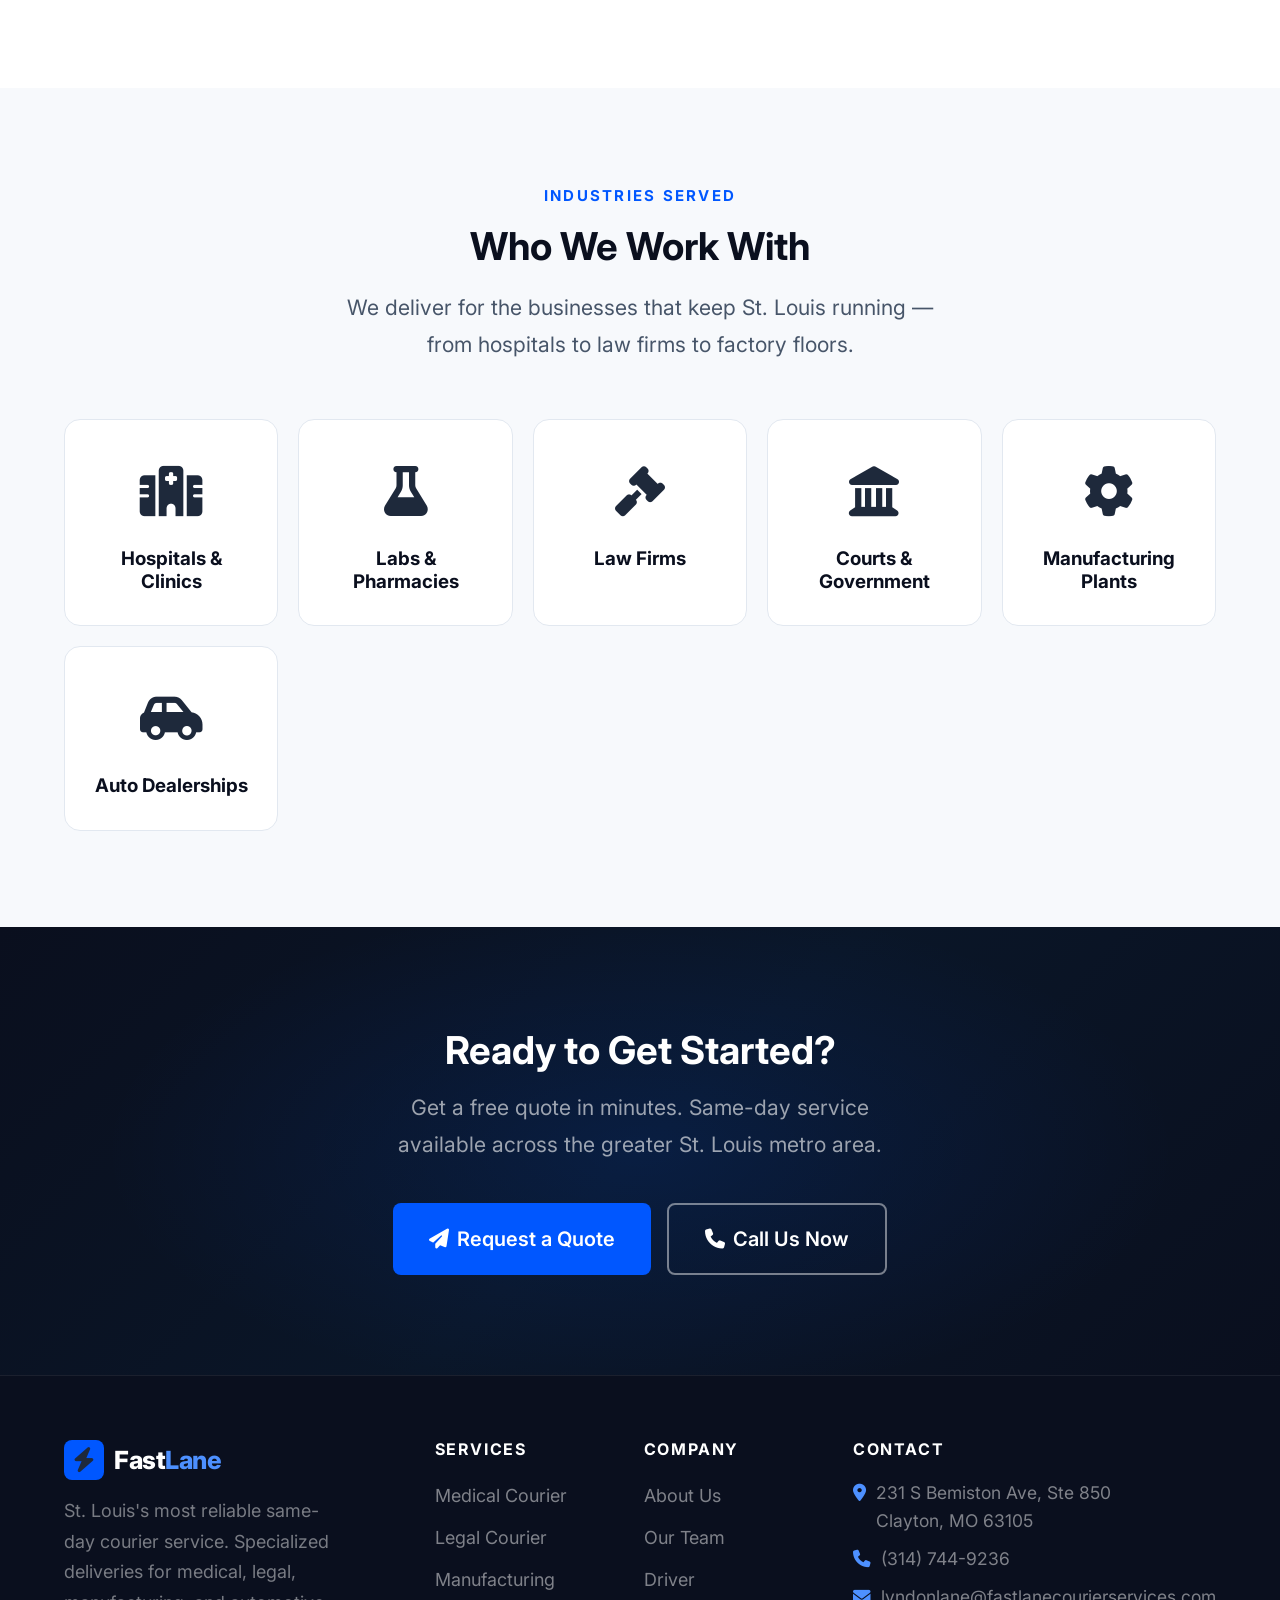
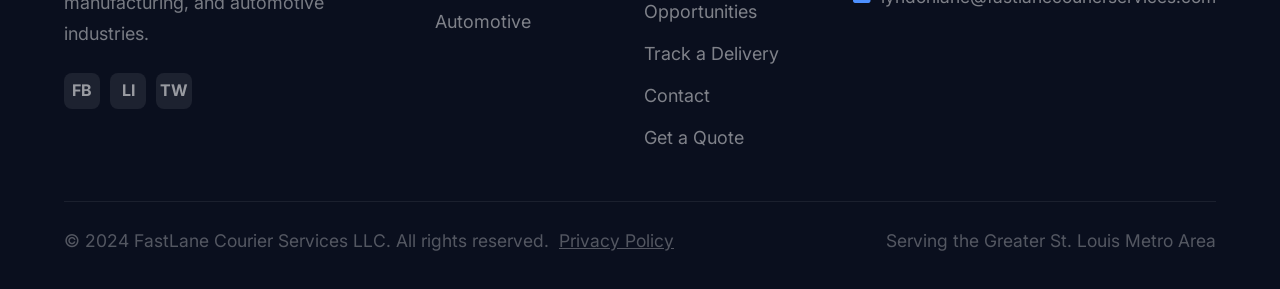
==== commit b7ae9997: "Replace placeholder contact info with real business details Swap the placeholder phone/email/address" ====
--- a/index.html
+++ b/index.html
@@ -350,9 +350,9 @@
       </div>
       <div class="footer-col">
         <h4>Contact</h4>
-        <div class="footer-contact-row"><span class="icon"><i class="fa-solid fa-location-dot"></i></span><span>4200 Laclede Ave, Suite 100<br>St. Louis, MO 63108</span></div>
-        <div class="footer-contact-row"><span class="icon"><i class="fa-solid fa-phone"></i></span><span>(314) 555-0192</span></div>
-        <div class="footer-contact-row"><span class="icon"><i class="fa-solid fa-envelope"></i></span><span>info@fastlanecourier.com</span></div>
+        <div class="footer-contact-row"><span class="icon"><i class="fa-solid fa-location-dot"></i></span><span>231 S Bemiston Ave, Ste 850<br>Clayton, MO 63105</span></div>
+        <div class="footer-contact-row"><span class="icon"><i class="fa-solid fa-phone"></i></span><span>(314) 744-9236</span></div>
+        <div class="footer-contact-row"><span class="icon"><i class="fa-solid fa-envelope"></i></span><span>lyndonlane@fastlanecourierservices.com</span></div>
       </div>
     </div>
     <div class="footer-bottom">
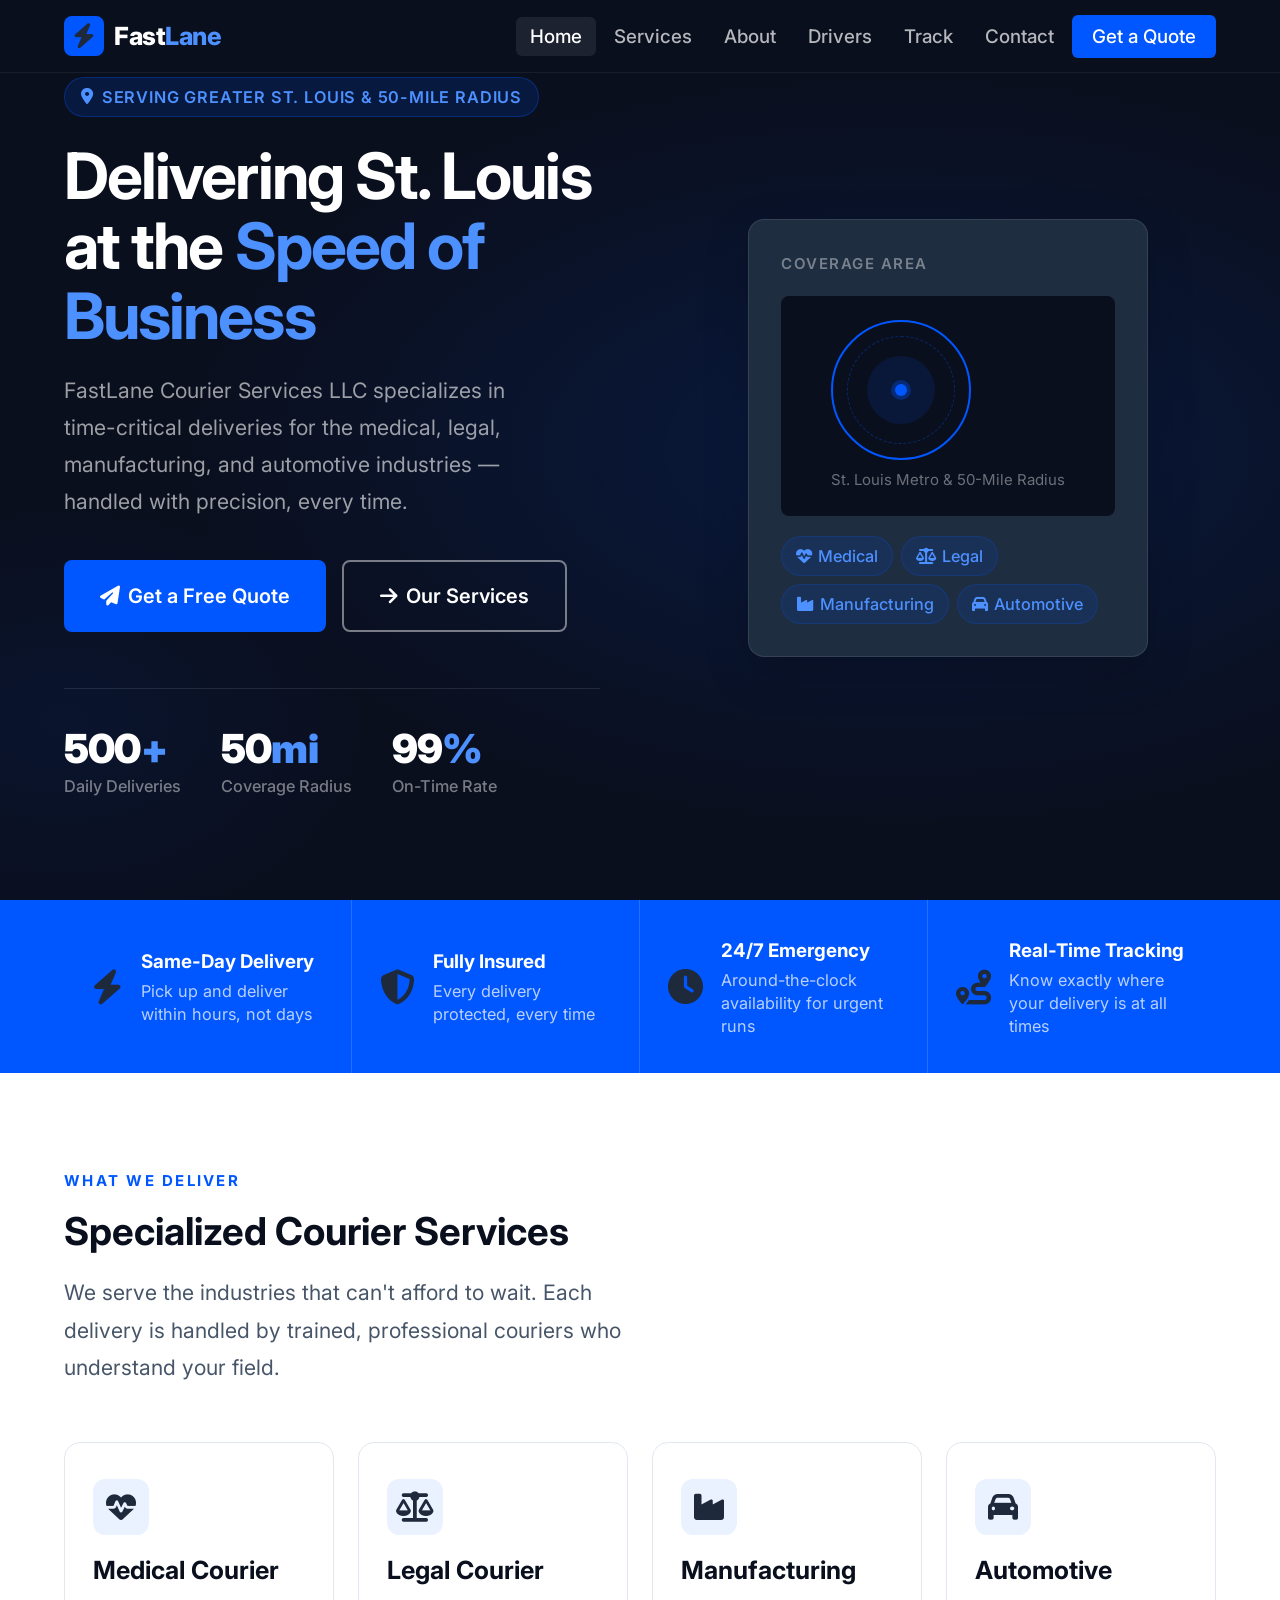
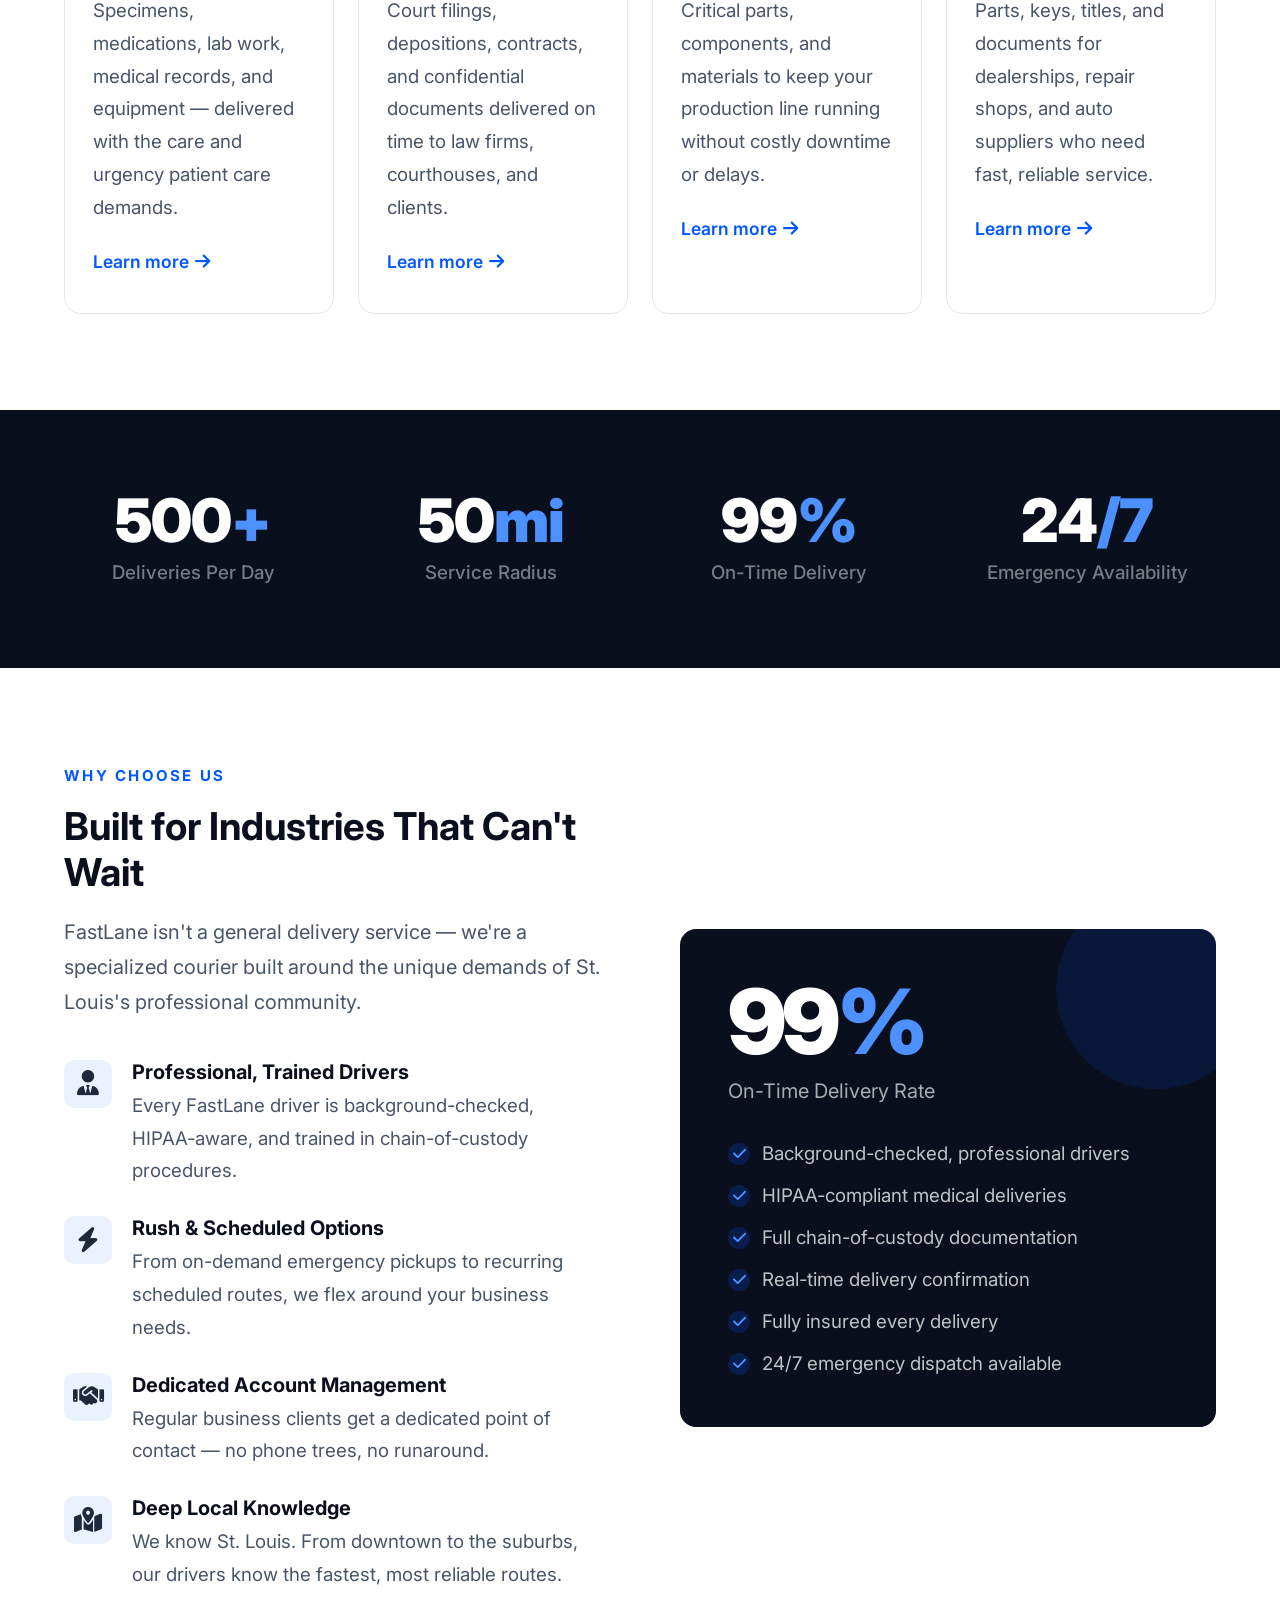
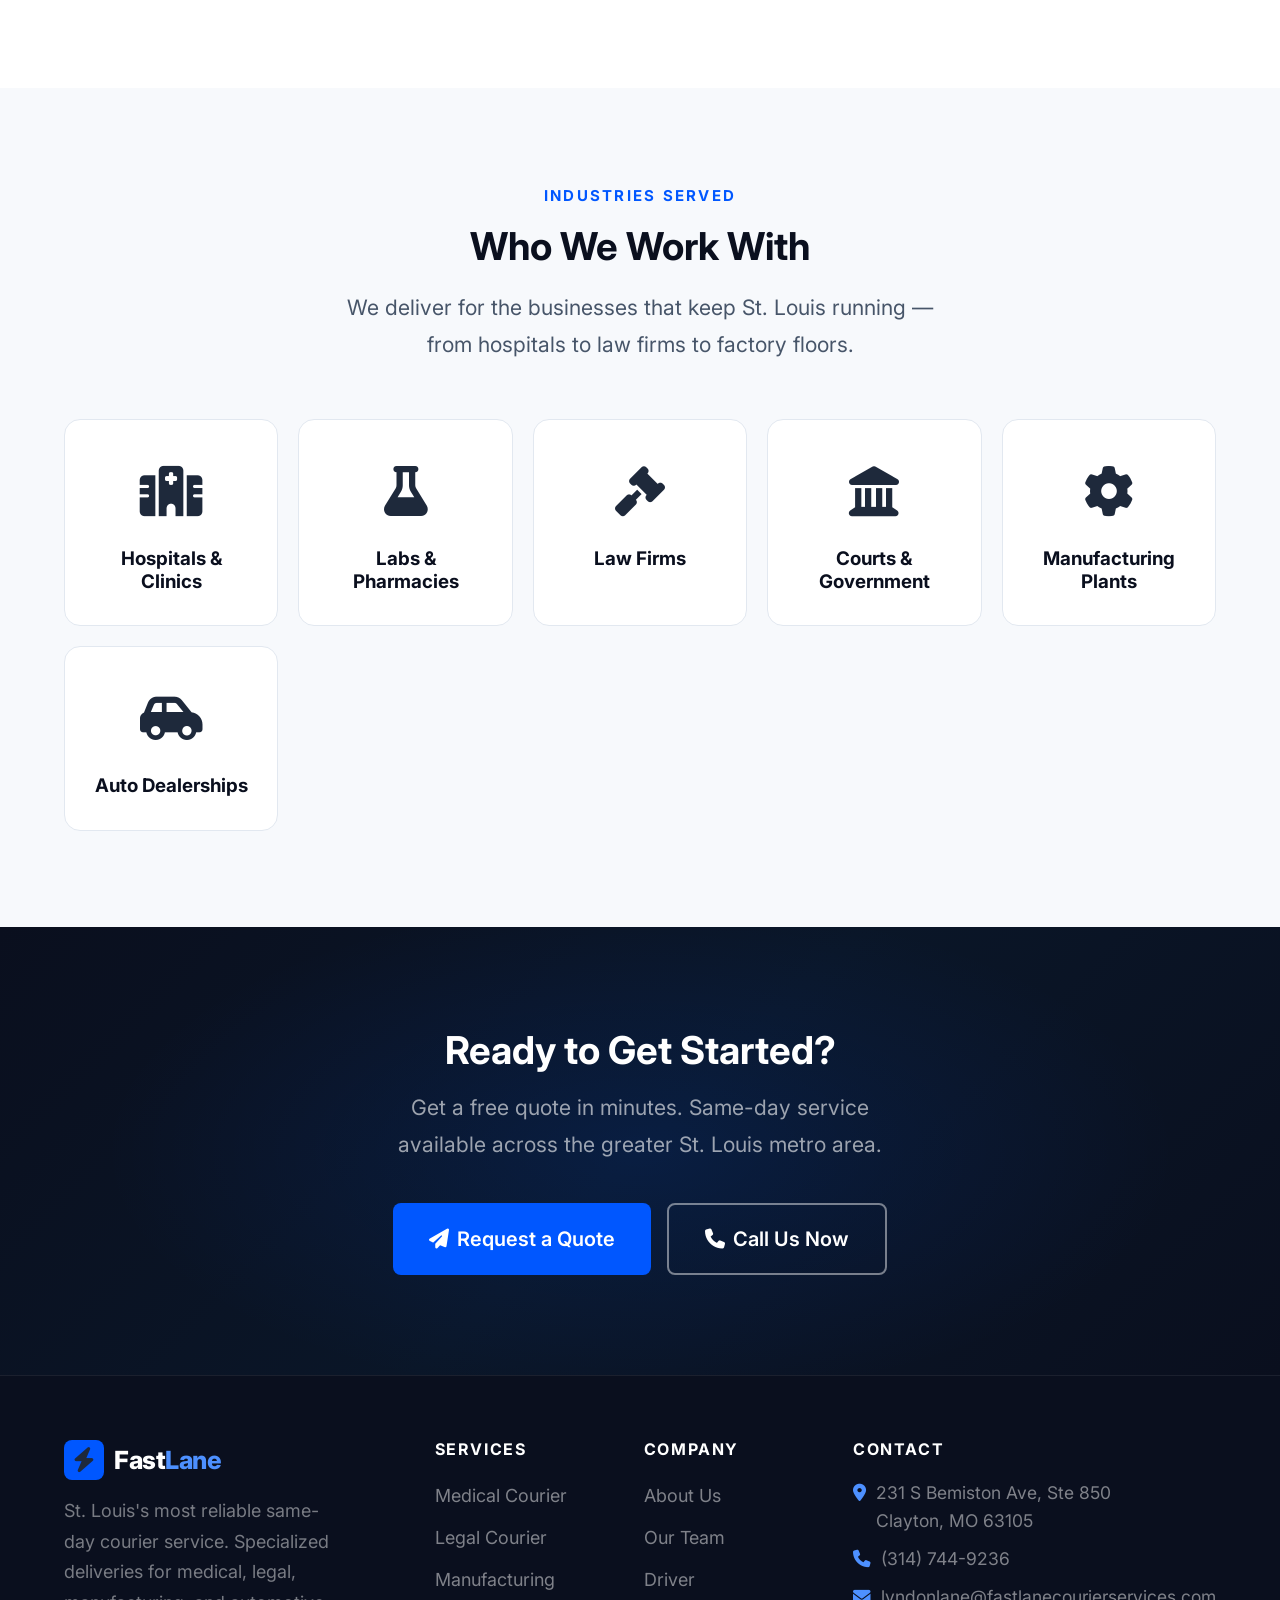
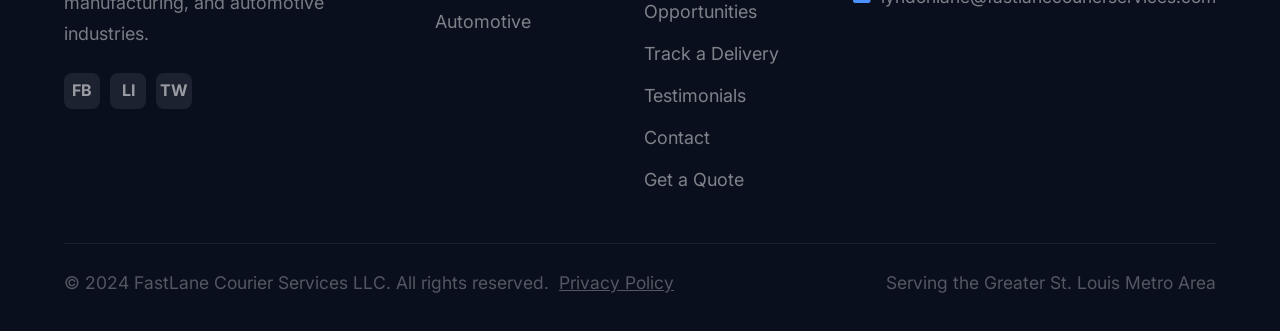
==== commit 34bbc7c4: "Add LinkedIn link and Testimonials placeholder page Wire the real LinkedIn profile into the footer s" ====
--- a/index.html
+++ b/index.html
@@ -324,7 +324,7 @@
         <p>St. Louis's most reliable same-day courier service. Specialized deliveries for medical, legal, manufacturing, and automotive industries.</p>
         <div class="footer-social">
           <a href="#" class="social-btn">FB</a>
-          <a href="#" class="social-btn">LI</a>
+          <a href="https://www.linkedin.com/in/fastlane-courier-services-0b558b3ab/" class="social-btn" target="_blank" rel="noopener noreferrer">LI</a>
           <a href="#" class="social-btn">TW</a>
         </div>
       </div>
@@ -344,6 +344,7 @@
           <li><a href="about.html#team">Our Team</a></li>
           <li><a href="drivers.html">Driver Opportunities</a></li>
           <li><a href="track.html">Track a Delivery</a></li>
+          <li><a href="testimonials.html">Testimonials</a></li>
           <li><a href="contact.html">Contact</a></li>
           <li><a href="quote.html">Get a Quote</a></li>
         </ul>
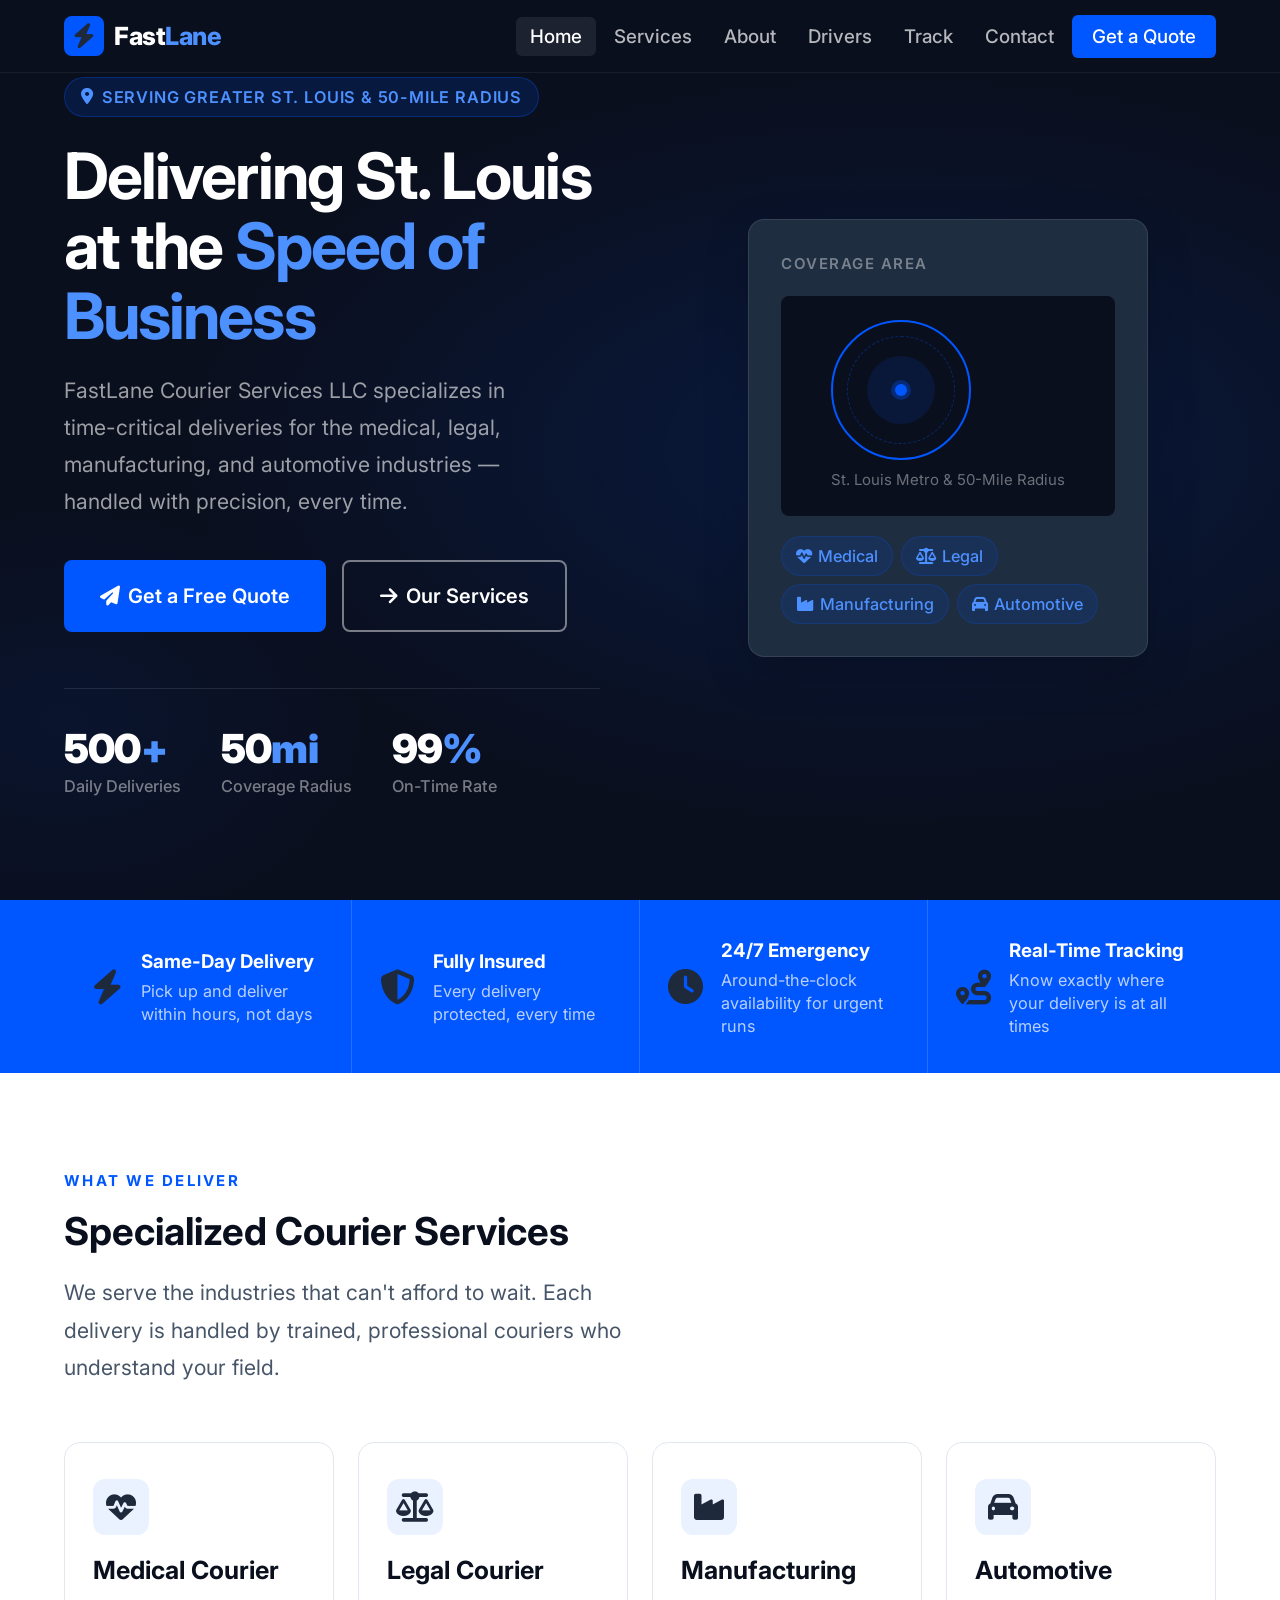
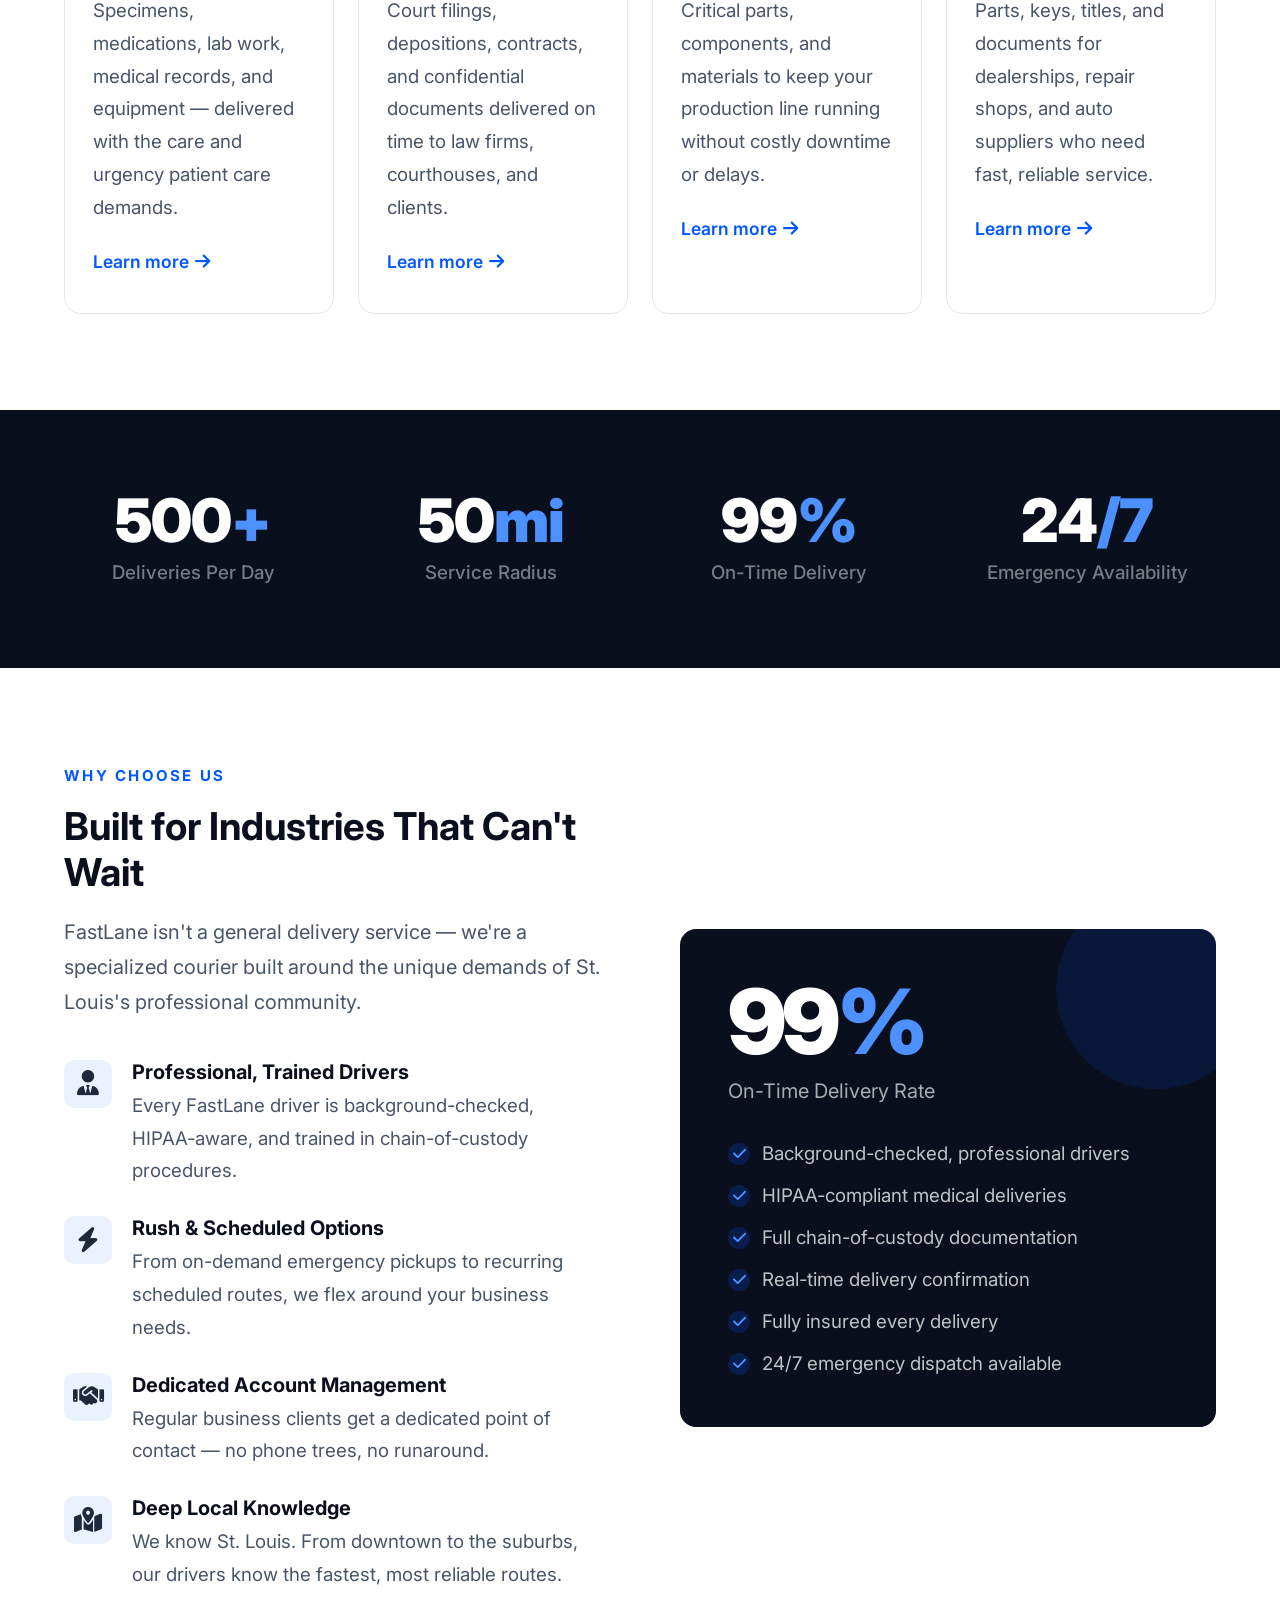
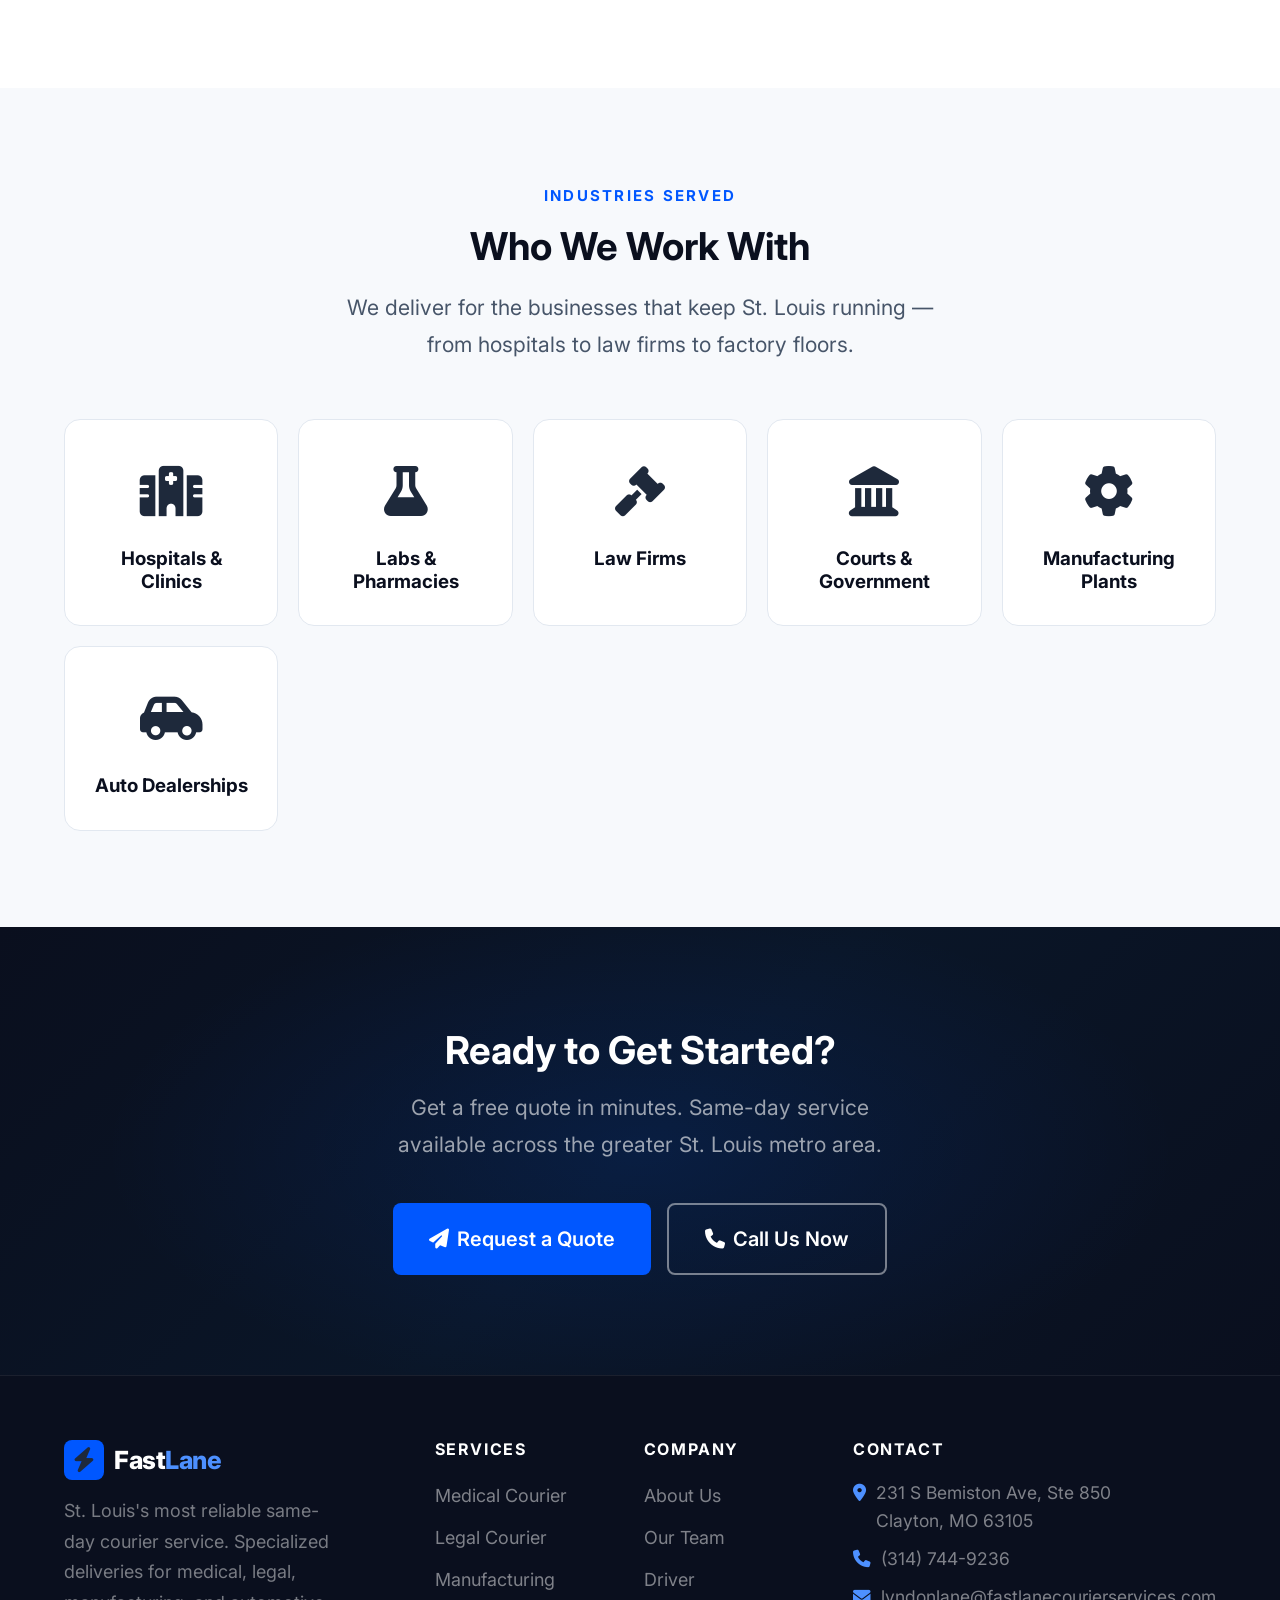
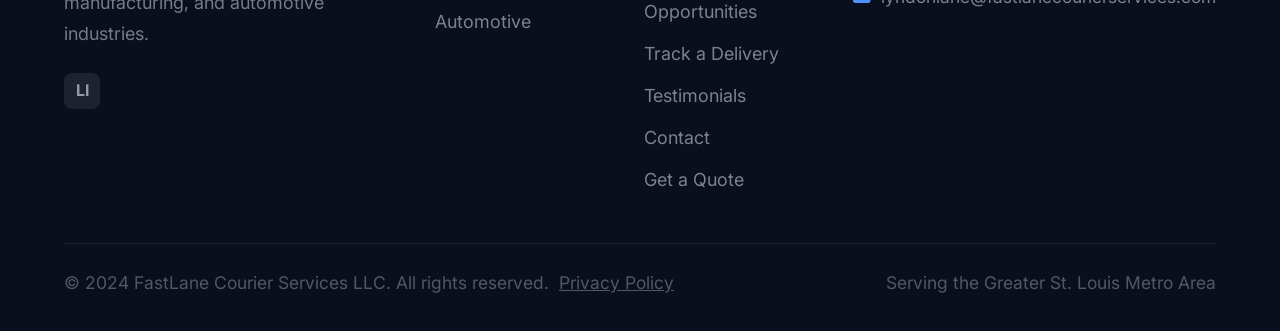
==== commit 33f23130: "Remove placeholder Facebook and X footer icons No real profiles exist yet; drop the dead "#" links r" ====
--- a/index.html
+++ b/index.html
@@ -323,9 +323,7 @@
         </a>
         <p>St. Louis's most reliable same-day courier service. Specialized deliveries for medical, legal, manufacturing, and automotive industries.</p>
         <div class="footer-social">
-          <a href="#" class="social-btn">FB</a>
           <a href="https://www.linkedin.com/in/fastlane-courier-services-0b558b3ab/" class="social-btn" target="_blank" rel="noopener noreferrer">LI</a>
-          <a href="#" class="social-btn">TW</a>
         </div>
       </div>
       <div class="footer-col">
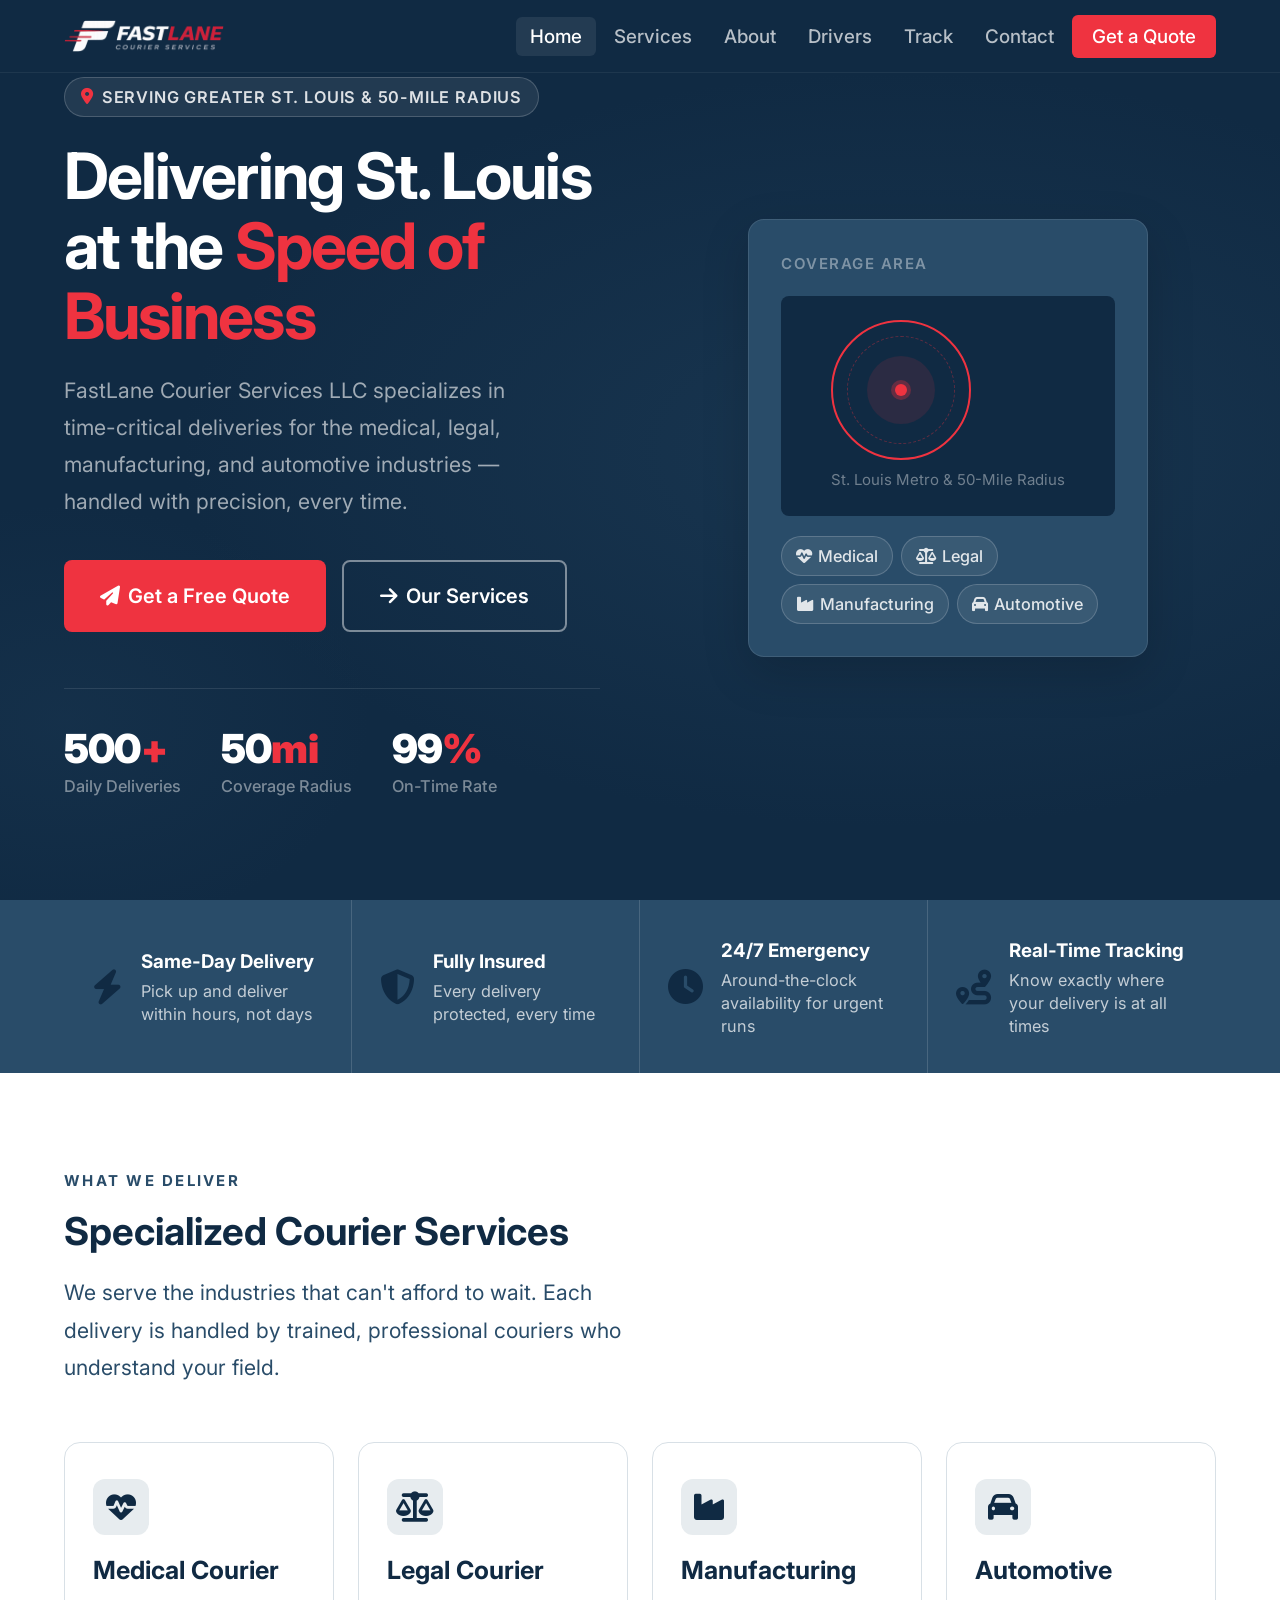
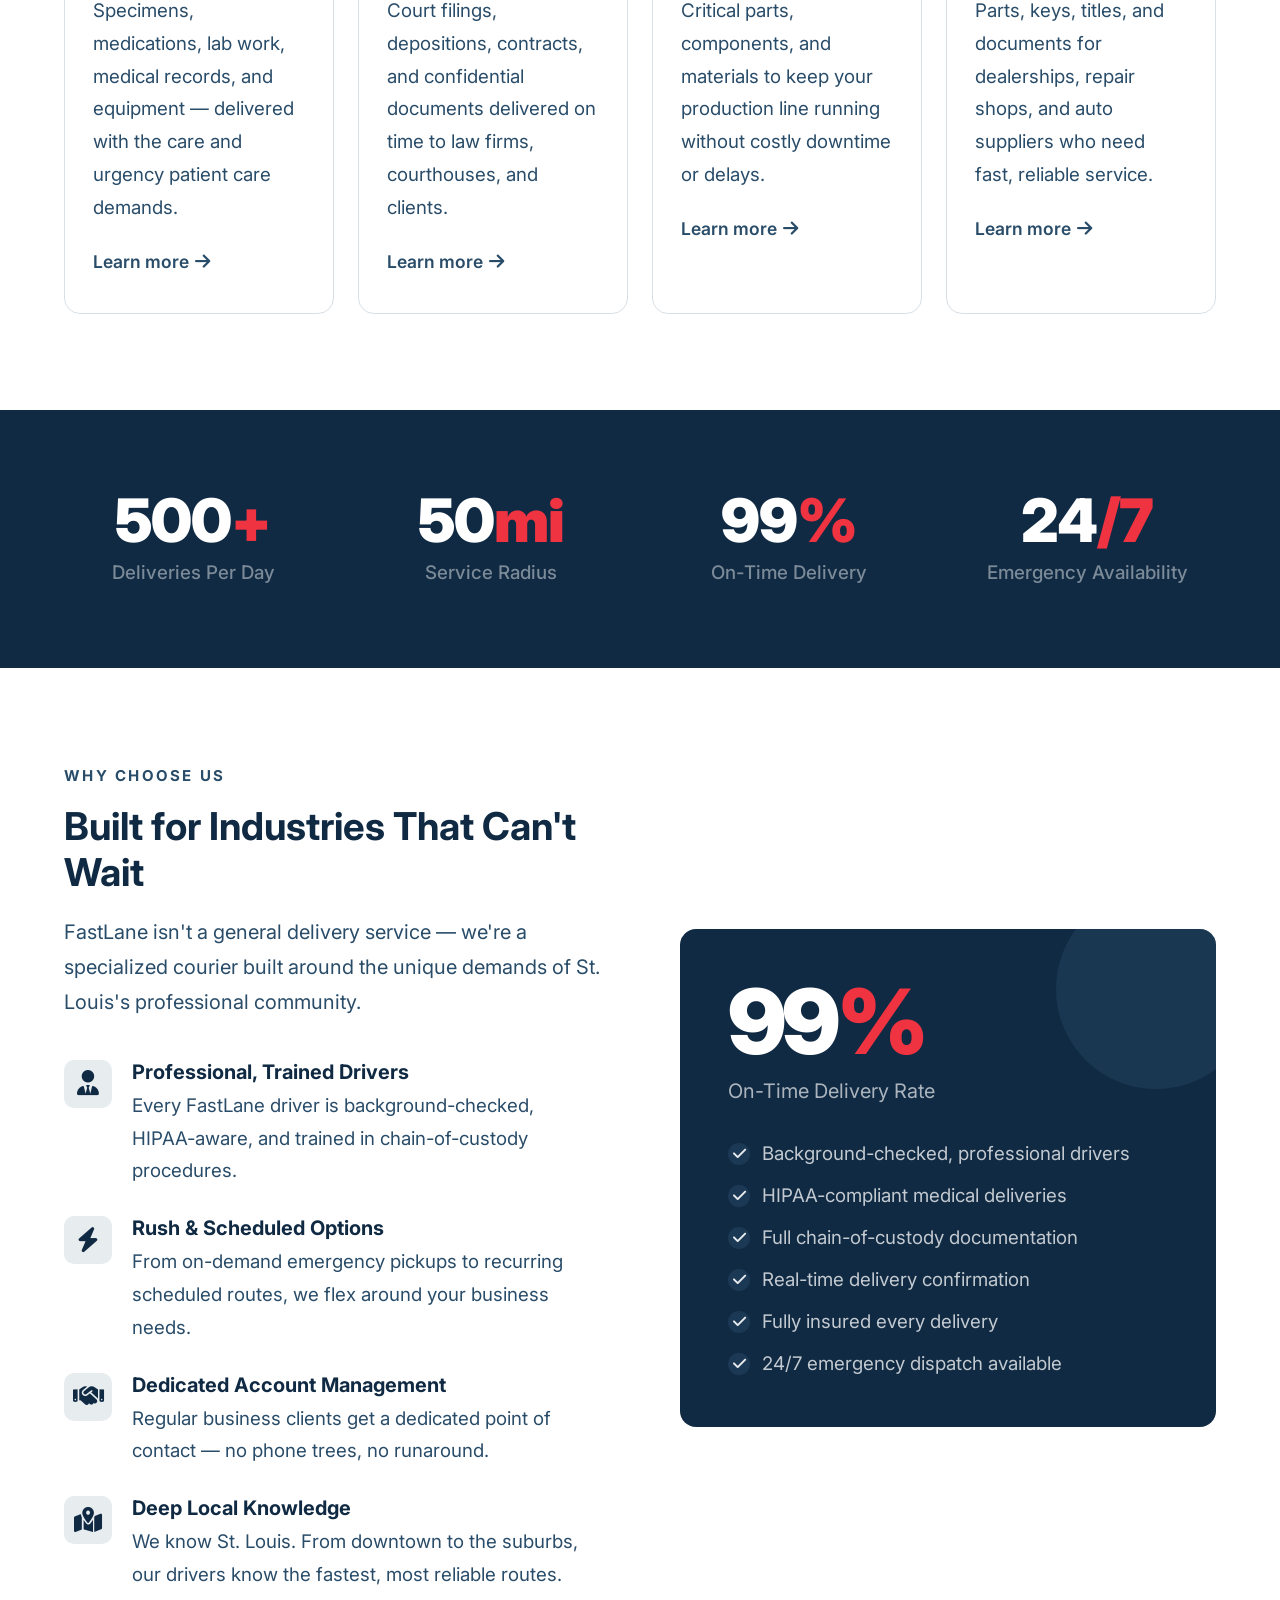
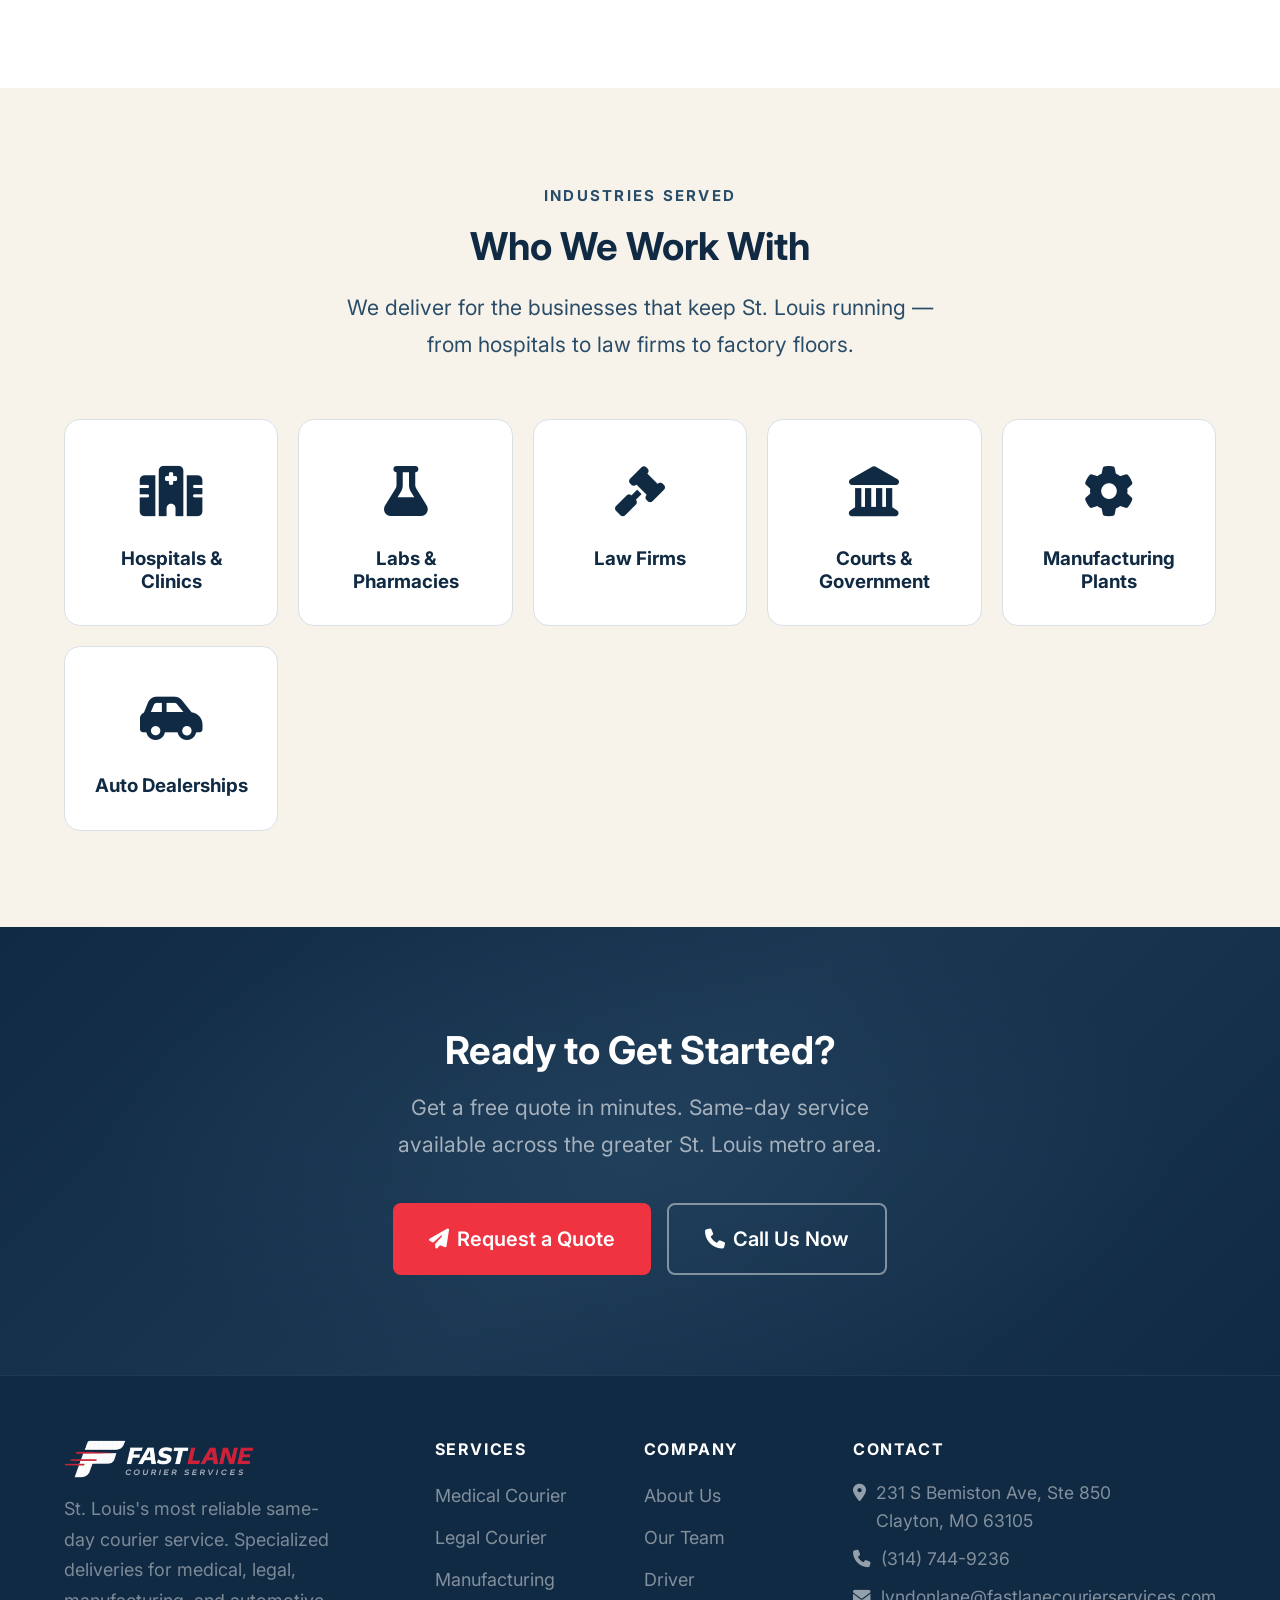
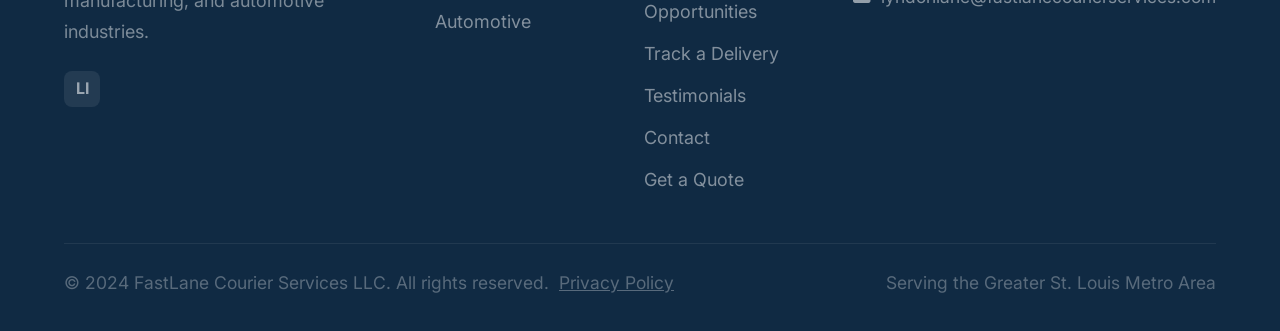
==== commit ed064fa5: "Replace placeholder bolt-icon logo with official FastLane wordmark Extract the real logo from the cl" ====
--- a/index.html
+++ b/index.html
@@ -28,8 +28,7 @@
 <header id="header">
   <nav class="container">
     <a href="index.html" class="nav-logo">
-      <div class="logo-icon"><i class="fa-solid fa-bolt"></i></div>
-      <div class="logo-text">Fast<span>Lane</span></div>
+      <img src="assets/logo-full-white.png" alt="FastLane Courier Services" />
     </a>
     <ul class="nav-links" id="navLinks">
       <li><a href="index.html" class="active">Home</a></li>
@@ -318,9 +317,8 @@
     <div class="footer-grid">
       <div class="footer-brand">
         <a href="index.html" class="nav-logo">
-          <div class="logo-icon"><i class="fa-solid fa-bolt"></i></div>
-          <div class="logo-text">Fast<span>Lane</span></div>
-        </a>
+      <img src="assets/logo-full-white.png" alt="FastLane Courier Services" />
+    </a>
         <p>St. Louis's most reliable same-day courier service. Specialized deliveries for medical, legal, manufacturing, and automotive industries.</p>
         <div class="footer-social">
           <a href="https://www.linkedin.com/in/fastlane-courier-services-0b558b3ab/" class="social-btn" target="_blank" rel="noopener noreferrer">LI</a>
--- a/styles.css
+++ b/styles.css
@@ -6,20 +6,19 @@
 
 /* Variables */
 :root {
-  --navy:       #0A0F1E;
-  --navy-mid:   #111827;
-  --navy-light: #1E2D40;
-  --blue:       #0057FF;
-  --blue-hover: #0046DD;
-  --blue-light: #4D90FF;
-  --blue-pale:  #EBF2FF;
+  --navy:       #102A43;
+  --navy-mid:   #1B3752;
+  --navy-light: #294C69;
+  --navy-pale:  #E7ECEF;
+  --red:        #EF3340;
+  --red-dark:   #C92330;
   --white:      #FFFFFF;
-  --off-white:  #F7F9FC;
-  --gray-100:   #F1F5F9;
-  --gray-200:   #E2E8F0;
-  --gray-400:   #94A3B8;
-  --gray-600:   #475569;
-  --gray-800:   #1E293B;
+  --off-white:  #F7F3EA;
+  --gray-100:   #EFEAE0;
+  --gray-200:   #D8E0E6;
+  --gray-400:   #7C93A6;
+  --gray-600:   #294C69;
+  --gray-800:   #102A43;
   --shadow-sm:  0 1px 3px rgba(0,0,0,0.08);
   --shadow:     0 4px 16px rgba(0,0,0,0.10);
   --shadow-lg:  0 16px 48px rgba(0,0,0,0.16);
@@ -54,7 +53,7 @@
   font-weight: 700;
   letter-spacing: 0.15em;
   text-transform: uppercase;
-  color: var(--blue);
+  color: var(--navy-light);
   margin-bottom: 0.75rem;
   display: block;
 }
@@ -83,11 +82,11 @@
   text-decoration: none;
   white-space: nowrap;
 }
-.btn-primary { background: var(--blue); color: var(--white); }
+.btn-primary { background: var(--red); color: var(--white); }
 .btn-primary:hover {
-  background: var(--blue-hover);
+  background: var(--red-dark);
   transform: translateY(-1px);
-  box-shadow: 0 8px 24px rgba(0,87,255,0.35);
+  box-shadow: 0 8px 24px rgba(239,51,64,0.35);
 }
 .btn-secondary {
   background: transparent;
@@ -95,8 +94,8 @@
   border: 2px solid rgba(255,255,255,0.45);
 }
 .btn-secondary:hover { background: rgba(255,255,255,0.1); border-color: var(--white); }
-.btn-outline { background: transparent; color: var(--blue); border: 2px solid var(--blue); }
-.btn-outline:hover { background: var(--blue); color: var(--white); }
+.btn-outline { background: transparent; color: var(--navy); border: 2px solid var(--navy); }
+.btn-outline:hover { background: var(--navy); color: var(--white); }
 .btn-lg { padding: 18px 36px; font-size: 1rem; }
 
 /* ── Header ──────────────────────────────── */
@@ -116,15 +115,8 @@
   justify-content: space-between;
 }
 .nav-logo { display: flex; align-items: center; gap: 10px; }
-.logo-icon {
-  width: 40px; height: 40px;
-  background: var(--blue);
-  border-radius: 8px;
-  display: flex; align-items: center; justify-content: center;
-  font-size: 1.25rem;
-}
-.logo-text { font-size: 1.25rem; font-weight: 800; color: var(--white); letter-spacing: -0.02em; }
-.logo-text span { color: var(--blue-light); }
+.nav-logo img { height: 32px; width: auto; display: block; }
+.footer-brand .nav-logo img { height: 38px; }
 
 .nav-links { display: flex; align-items: center; gap: 4px; }
 .nav-links a {
@@ -136,8 +128,8 @@
   transition: var(--transition);
 }
 .nav-links a:hover, .nav-links a.active { color: var(--white); background: rgba(255,255,255,0.08); }
-.nav-cta { background: var(--blue) !important; color: var(--white) !important; padding: 10px 20px !important; }
-.nav-cta:hover { background: var(--blue-hover) !important; box-shadow: 0 4px 16px rgba(0,87,255,0.4) !important; }
+.nav-cta { background: var(--red) !important; color: var(--white) !important; padding: 10px 20px !important; }
+.nav-cta:hover { background: var(--red-dark) !important; box-shadow: 0 4px 16px rgba(239,51,64,0.4) !important; }
 
 .nav-toggle {
   display: none; background: none; border: none;
@@ -157,8 +149,8 @@
   content: '';
   position: absolute; inset: 0;
   background:
-    radial-gradient(ellipse 80% 60% at 70% 50%, rgba(0,87,255,0.14) 0%, transparent 70%),
-    radial-gradient(ellipse 40% 40% at 5%  80%, rgba(0,87,255,0.07) 0%, transparent 60%);
+    radial-gradient(ellipse 80% 60% at 70% 50%, rgba(41,76,105,0.35) 0%, transparent 70%),
+    radial-gradient(ellipse 40% 40% at 5%  80%, rgba(41,76,105,0.18) 0%, transparent 60%);
 }
 .hero-grid {
   display: grid;
@@ -170,15 +162,16 @@
 .hero-content { color: var(--white); }
 .hero-badge {
   display: inline-flex; align-items: center; gap: 8px;
-  background: rgba(0,87,255,0.15);
-  border: 1px solid rgba(0,87,255,0.3);
+  background: rgba(255,255,255,0.08);
+  border: 1px solid rgba(255,255,255,0.18);
   border-radius: 100px;
   padding: 6px 16px;
   font-size: 0.8125rem; font-weight: 600;
-  color: var(--blue-light);
+  color: rgba(255,255,255,0.85);
   letter-spacing: 0.05em; text-transform: uppercase;
   margin-bottom: 24px;
 }
+.hero-badge i { color: var(--red); }
 .hero h1 {
   color: var(--white);
   margin-bottom: 20px;
@@ -186,7 +179,7 @@
   line-height: 1.1;
   letter-spacing: -0.03em;
 }
-.hero h1 span { color: var(--blue-light); }
+.hero h1 span { color: var(--red); }
 .hero-sub {
   font-size: 1.0625rem;
   color: rgba(255,255,255,0.6);
@@ -204,7 +197,7 @@
   font-size: 2rem; font-weight: 900;
   color: var(--white); letter-spacing: -0.02em; line-height: 1; margin-bottom: 4px;
 }
-.stat-num span { color: var(--blue-light); }
+.stat-num span { color: var(--red); }
 .stat-lbl { font-size: 0.8125rem; color: rgba(255,255,255,0.45); font-weight: 500; }
 
 .hero-visual { display: flex; align-items: center; justify-content: center; }
@@ -231,7 +224,7 @@
 .ring {
   width: 140px; height: 140px;
   border-radius: 50%;
-  border: 2px solid var(--blue);
+  border: 2px solid var(--red);
   position: relative;
   display: flex; align-items: center; justify-content: center;
 }
@@ -239,33 +232,33 @@
   content: '';
   position: absolute; inset: 14px;
   border-radius: 50%;
-  border: 1px dashed rgba(0,87,255,0.35);
+  border: 1px dashed rgba(239,51,64,0.35);
 }
 .ring::after {
   content: '';
   position: absolute; inset: 34px;
   border-radius: 50%;
-  background: rgba(0,87,255,0.12);
+  background: rgba(239,51,64,0.12);
 }
 .ring-dot {
   width: 12px; height: 12px;
-  background: var(--blue); border-radius: 50%;
-  box-shadow: 0 0 0 4px rgba(0,87,255,0.3);
+  background: var(--red); border-radius: 50%;
+  box-shadow: 0 0 0 4px rgba(239,51,64,0.3);
   z-index: 1;
 }
 .ring-label { font-size: 0.75rem; color: rgba(255,255,255,0.4); text-align: center; margin-top: 8px; }
 .hero-tags { display: flex; flex-wrap: wrap; gap: 8px; }
 .tag {
   display: inline-flex; align-items: center; gap: 6px;
-  background: rgba(0,87,255,0.12);
-  border: 1px solid rgba(0,87,255,0.2);
-  color: var(--blue-light);
+  background: rgba(255,255,255,0.08);
+  border: 1px solid rgba(255,255,255,0.18);
+  color: rgba(255,255,255,0.85);
   padding: 6px 14px; border-radius: 100px;
   font-size: 0.8125rem; font-weight: 500;
 }
 
 /* ── Features Strip ──────────────────────── */
-.features-strip { background: var(--blue); padding: 0; }
+.features-strip { background: var(--navy-light); padding: 0; }
 .features-grid { display: grid; grid-template-columns: repeat(4, 1fr); }
 .feature-item {
   padding: 36px 28px;
@@ -290,24 +283,24 @@
 .service-card::before {
   content: '';
   position: absolute; top: 0; left: 0; right: 0; height: 3px;
-  background: var(--blue); transform: scaleX(0); transition: var(--transition);
-}
-.service-card:hover { border-color: var(--blue-light); transform: translateY(-4px); box-shadow: var(--shadow-lg); }
+  background: var(--red); transform: scaleX(0); transition: var(--transition);
+}
+.service-card:hover { border-color: var(--red); transform: translateY(-4px); box-shadow: var(--shadow-lg); }
 .service-card:hover::before { transform: scaleX(1); }
 .service-icon {
   width: 56px; height: 56px;
-  background: var(--blue-pale); border-radius: 12px;
+  background: var(--navy-pale); border-radius: 12px;
   display: flex; align-items: center; justify-content: center;
   font-size: 1.5rem; margin-bottom: 20px;
 }
 .service-card h3  { margin-bottom: 10px; }
 .service-card p   { font-size: 0.9375rem; margin-bottom: 20px; }
 .service-link {
-  color: var(--blue); font-size: 0.875rem; font-weight: 600;
+  color: var(--navy-light); font-size: 0.875rem; font-weight: 600;
   display: inline-flex; align-items: center; gap: 6px;
   transition: var(--transition);
 }
-.service-link:hover { gap: 10px; }
+.service-link:hover { gap: 10px; color: var(--red); }
 
 /* ── Stats Band ──────────────────────────── */
 .stats-band { background: var(--navy); padding: 80px 0; }
@@ -321,7 +314,7 @@
 .why-item { display: flex; gap: 20px; align-items: flex-start; }
 .why-icon {
   width: 48px; height: 48px;
-  background: var(--blue-pale); border-radius: 10px;
+  background: var(--navy-pale); border-radius: 10px;
   display: flex; align-items: center; justify-content: center;
   font-size: 1.25rem; flex-shrink: 0;
 }
@@ -339,21 +332,21 @@
   content: '';
   position: absolute; top: -40px; right: -40px;
   width: 200px; height: 200px; border-radius: 50%;
-  background: rgba(0,87,255,0.12);
+  background: rgba(41,76,105,0.4);
 }
 .why-big-num {
   font-size: 4.5rem; font-weight: 900;
   color: var(--white); letter-spacing: -0.04em; line-height: 1;
 }
-.why-big-num span { color: var(--blue-light); }
+.why-big-num span { color: var(--red); }
 .why-big-lbl { font-size: 1rem; color: rgba(255,255,255,0.65); margin-top: 8px; margin-bottom: 32px; }
 .check-list { display: flex; flex-direction: column; gap: 12px; }
 .check-list li { display: flex; align-items: center; gap: 12px; font-size: 0.9375rem; color: rgba(255,255,255,0.75); }
 .check {
   width: 22px; height: 22px;
-  background: rgba(0,87,255,0.2); border-radius: 50%;
-  display: flex; align-items: center; justify-content: center;
-  font-size: 0.75rem; color: var(--blue-light); flex-shrink: 0;
+  background: rgba(41,76,105,0.45); border-radius: 50%;
+  display: flex; align-items: center; justify-content: center;
+  font-size: 0.75rem; color: rgba(255,255,255,0.9); flex-shrink: 0;
 }
 
 /* ── Industries ──────────────────────────── */
@@ -366,19 +359,19 @@
   padding: 32px 24px; text-align: center;
   transition: var(--transition); cursor: pointer;
 }
-.industry-card:hover { border-color: var(--blue); box-shadow: var(--shadow); transform: translateY(-4px); }
+.industry-card:hover { border-color: var(--red); box-shadow: var(--shadow); transform: translateY(-4px); }
 .industry-icon { font-size: 2.5rem; margin-bottom: 16px; }
 .industry-card h3 { font-size: 0.9375rem; color: var(--navy); }
 
 /* ── CTA Banner ──────────────────────────── */
 .cta-banner {
-  background: linear-gradient(135deg, var(--navy) 0%, #0A1628 50%, var(--navy) 100%);
+  background: linear-gradient(135deg, var(--navy) 0%, var(--navy-mid) 50%, var(--navy) 100%);
   padding: 100px 0; text-align: center; position: relative; overflow: hidden;
 }
 .cta-banner::before {
   content: '';
   position: absolute; inset: 0;
-  background: radial-gradient(ellipse 60% 80% at 50% 50%, rgba(0,87,255,0.12) 0%, transparent 70%);
+  background: radial-gradient(ellipse 60% 80% at 50% 50%, rgba(41,76,105,0.4) 0%, transparent 70%);
 }
 .cta-banner h2  { color: var(--white); margin-bottom: 16px; position: relative; }
 .cta-banner p   { color: rgba(255,255,255,0.6); font-size: 1.0625rem; margin-bottom: 40px; max-width: 500px; margin-left: auto; margin-right: auto; position: relative; }
@@ -399,7 +392,7 @@
   color: rgba(255,255,255,0.55); font-size: 0.8rem; font-weight: 700;
   transition: var(--transition);
 }
-.social-btn:hover { background: var(--blue); color: var(--white); }
+.social-btn:hover { background: var(--red); color: var(--white); }
 .footer-col h4 {
   font-size: 0.8rem; font-weight: 700; color: var(--white);
   text-transform: uppercase; letter-spacing: 0.1em; margin-bottom: 20px;
@@ -408,7 +401,7 @@
 .footer-col ul li a { color: rgba(255,255,255,0.48); font-size: 0.9rem; transition: var(--transition); }
 .footer-col ul li a:hover { color: var(--white); }
 .footer-contact-row { display: flex; gap: 10px; color: rgba(255,255,255,0.48); font-size: 0.875rem; margin-bottom: 10px; }
-.footer-contact-row .icon { color: var(--blue-light); }
+.footer-contact-row .icon { color: rgba(255,255,255,0.55); }
 .footer-bottom {
   border-top: 1px solid rgba(255,255,255,0.07);
   padding-top: 24px;
@@ -425,7 +418,7 @@
 .page-hero::before {
   content: '';
   position: absolute; inset: 0;
-  background: radial-gradient(ellipse 70% 60% at 80% 50%, rgba(0,87,255,0.11) 0%, transparent 70%);
+  background: radial-gradient(ellipse 70% 60% at 80% 50%, rgba(41,76,105,0.4) 0%, transparent 70%);
 }
 .page-hero-inner { position: relative; z-index: 1; max-width: 640px; }
 .page-hero h1   { color: var(--white); }
@@ -434,7 +427,7 @@
 .breadcrumb a   { color: rgba(255,255,255,0.45); }
 .breadcrumb a:hover { color: var(--white); }
 .bc-sep         { color: rgba(255,255,255,0.2); }
-.bc-current     { color: var(--blue-light); font-weight: 500; }
+.bc-current     { color: var(--red); font-weight: 500; }
 
 /* ── Services Detail Page ────────────────── */
 .svc-detail {
@@ -448,7 +441,7 @@
 .svc-detail.flip > * { direction: ltr; }
 .svc-detail-icon {
   width: 72px; height: 72px;
-  background: var(--blue-pale); border-radius: 16px;
+  background: var(--navy-pale); border-radius: 16px;
   display: flex; align-items: center; justify-content: center;
   font-size: 2rem; margin-bottom: 24px;
 }
@@ -459,9 +452,9 @@
 .svc-list li::before {
   content: '✓';
   width: 22px; height: 22px;
-  background: var(--blue-pale); border-radius: 50%;
-  display: flex; align-items: center; justify-content: center;
-  font-size: 0.7rem; color: var(--blue); flex-shrink: 0;
+  background: var(--navy-pale); border-radius: 50%;
+  display: flex; align-items: center; justify-content: center;
+  font-size: 0.7rem; color: var(--navy-light); flex-shrink: 0;
 }
 .svc-visual {
   background: var(--navy); border-radius: var(--radius-lg);
@@ -473,7 +466,7 @@
 .svc-visual::before {
   content: '';
   position: absolute; inset: 0;
-  background: radial-gradient(ellipse 60% 60% at 50% 50%, rgba(0,87,255,0.15) 0%, transparent 70%);
+  background: radial-gradient(ellipse 60% 60% at 50% 50%, rgba(41,76,105,0.45) 0%, transparent 70%);
 }
 .svc-visual-icon { font-size: 5rem; position: relative; z-index: 1; }
 .svc-visual-text { color: rgba(255,255,255,0.4); font-size: 0.875rem; position: relative; z-index: 1; }
@@ -500,7 +493,7 @@
   font-size: 2rem;
 }
 .team-card h3  { font-size: 1rem; margin-bottom: 4px; }
-.team-role     { color: var(--blue); font-size: 0.875rem; font-weight: 600; margin-bottom: 8px; }
+.team-role     { color: var(--navy-light); font-size: 0.875rem; font-weight: 600; margin-bottom: 8px; }
 .team-bio      { font-size: 0.875rem; }
 
 /* ── Contact Page ────────────────────────── */
@@ -509,7 +502,7 @@
 .ci-item { display: flex; gap: 16px; }
 .ci-icon {
   width: 48px; height: 48px;
-  background: var(--blue-pale); border-radius: 10px;
+  background: var(--navy-pale); border-radius: 10px;
   display: flex; align-items: center; justify-content: center;
   font-size: 1.25rem; flex-shrink: 0;
 }
@@ -541,8 +534,8 @@
   -webkit-appearance: none;
 }
 input:focus, select:focus, textarea:focus {
-  border-color: var(--blue);
-  box-shadow: 0 0 0 3px rgba(0,87,255,0.10);
+  border-color: var(--red);
+  box-shadow: 0 0 0 3px rgba(239,51,64,0.12);
 }
 textarea { resize: vertical; min-height: 120px; }
 .form-submit { width: 100%; justify-content: center; padding: 16px; font-size: 1rem; }
@@ -569,7 +562,7 @@
   border: 1.5px solid var(--gray-200); border-radius: var(--radius);
   padding: 16px 12px; text-align: center; cursor: pointer; transition: var(--transition);
 }
-.urgency-opt:hover, .urgency-opt.sel { border-color: var(--blue); background: var(--blue-pale); }
+.urgency-opt:hover, .urgency-opt.sel { border-color: var(--red); background: rgba(239,51,64,0.06); }
 .urgency-opt input[type="radio"] { display: none; }
 .u-label { font-size: 0.875rem; font-weight: 600; color: var(--navy); }
 .u-time  { font-size: 0.75rem; color: var(--gray-400); margin-top: 2px; }
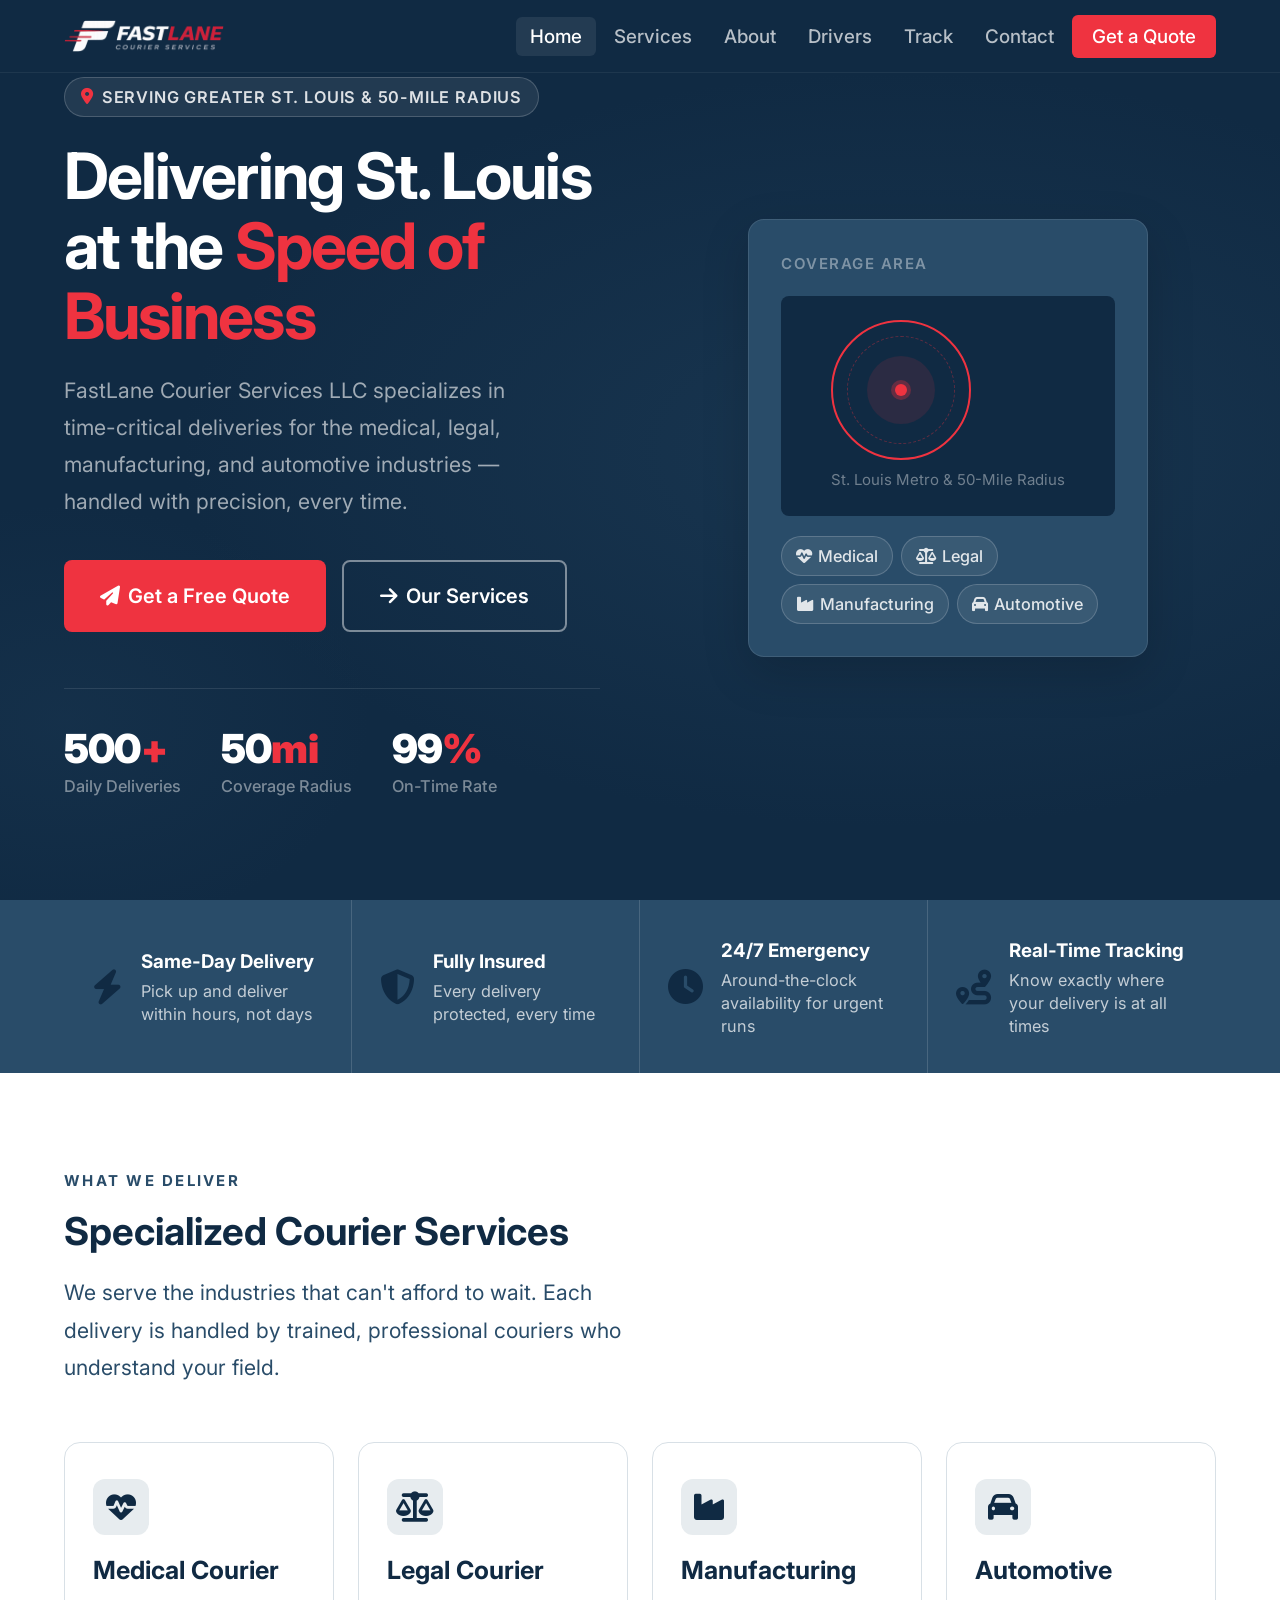
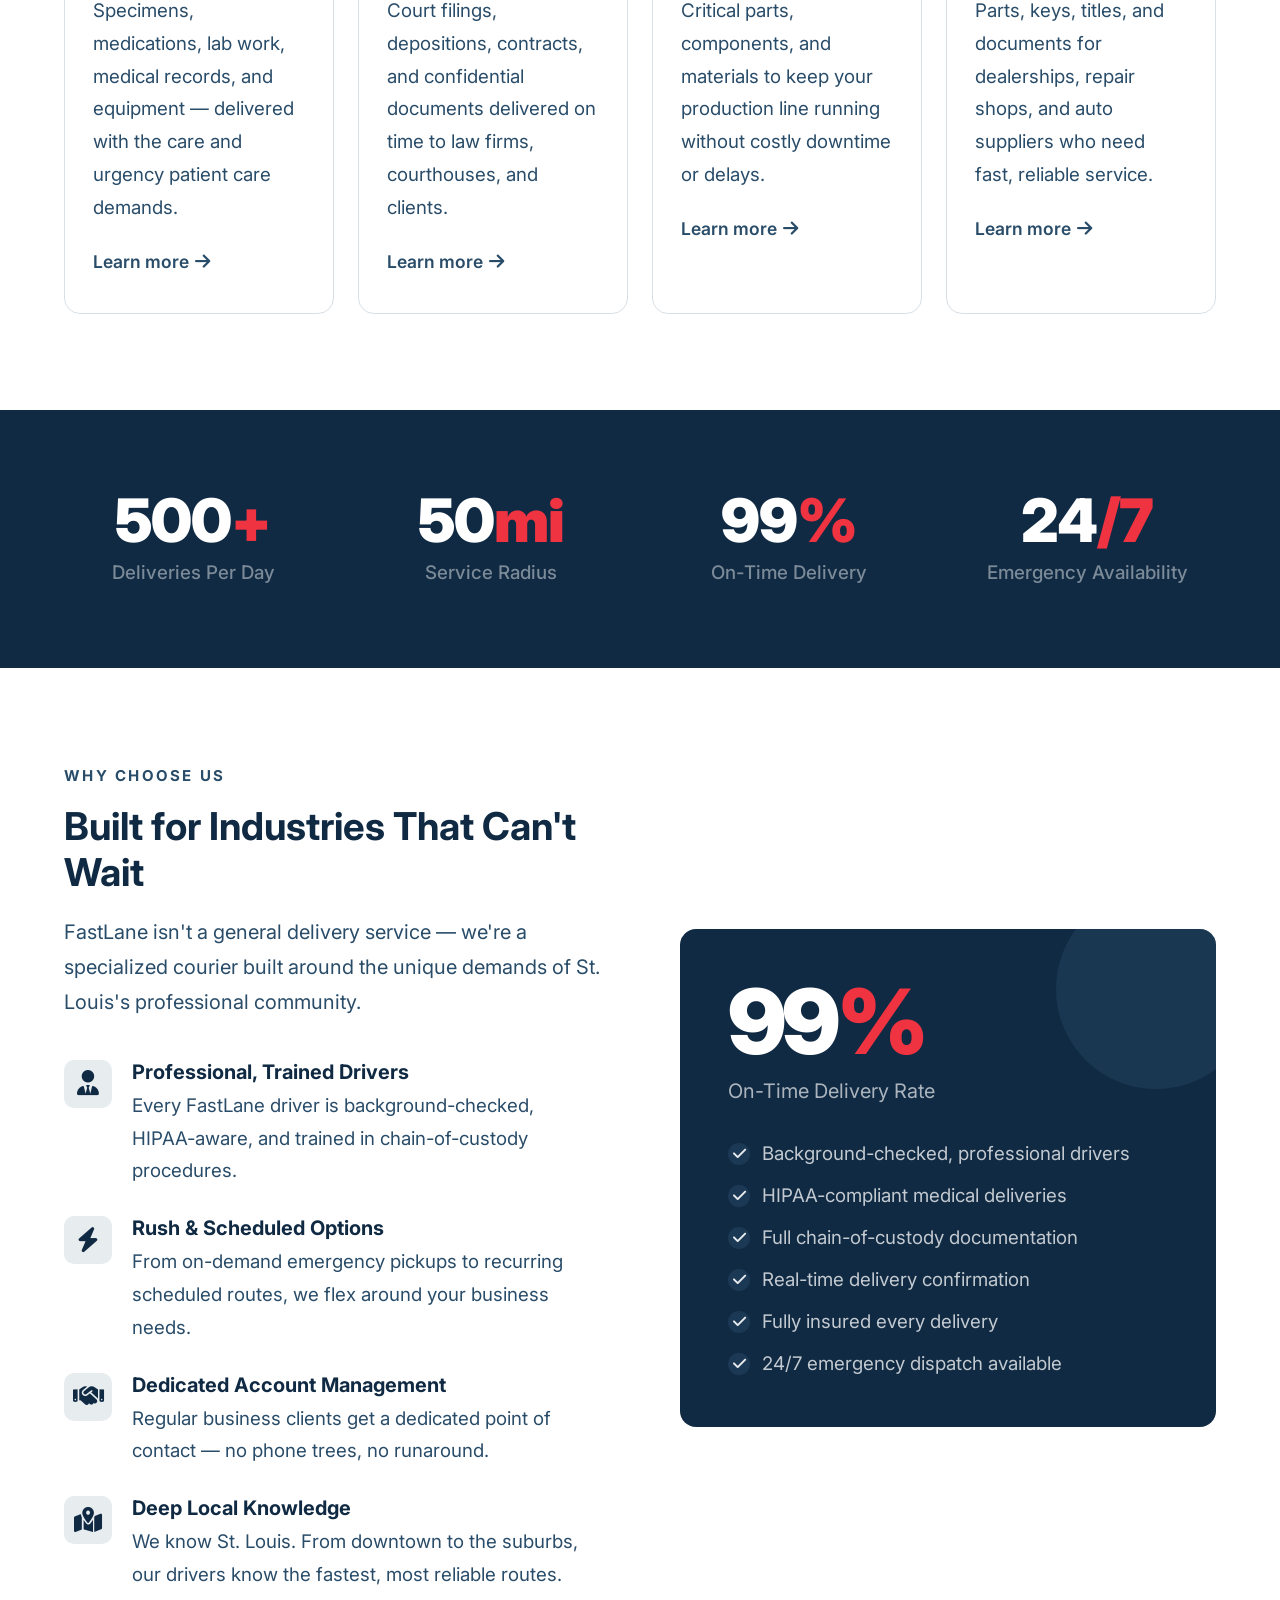
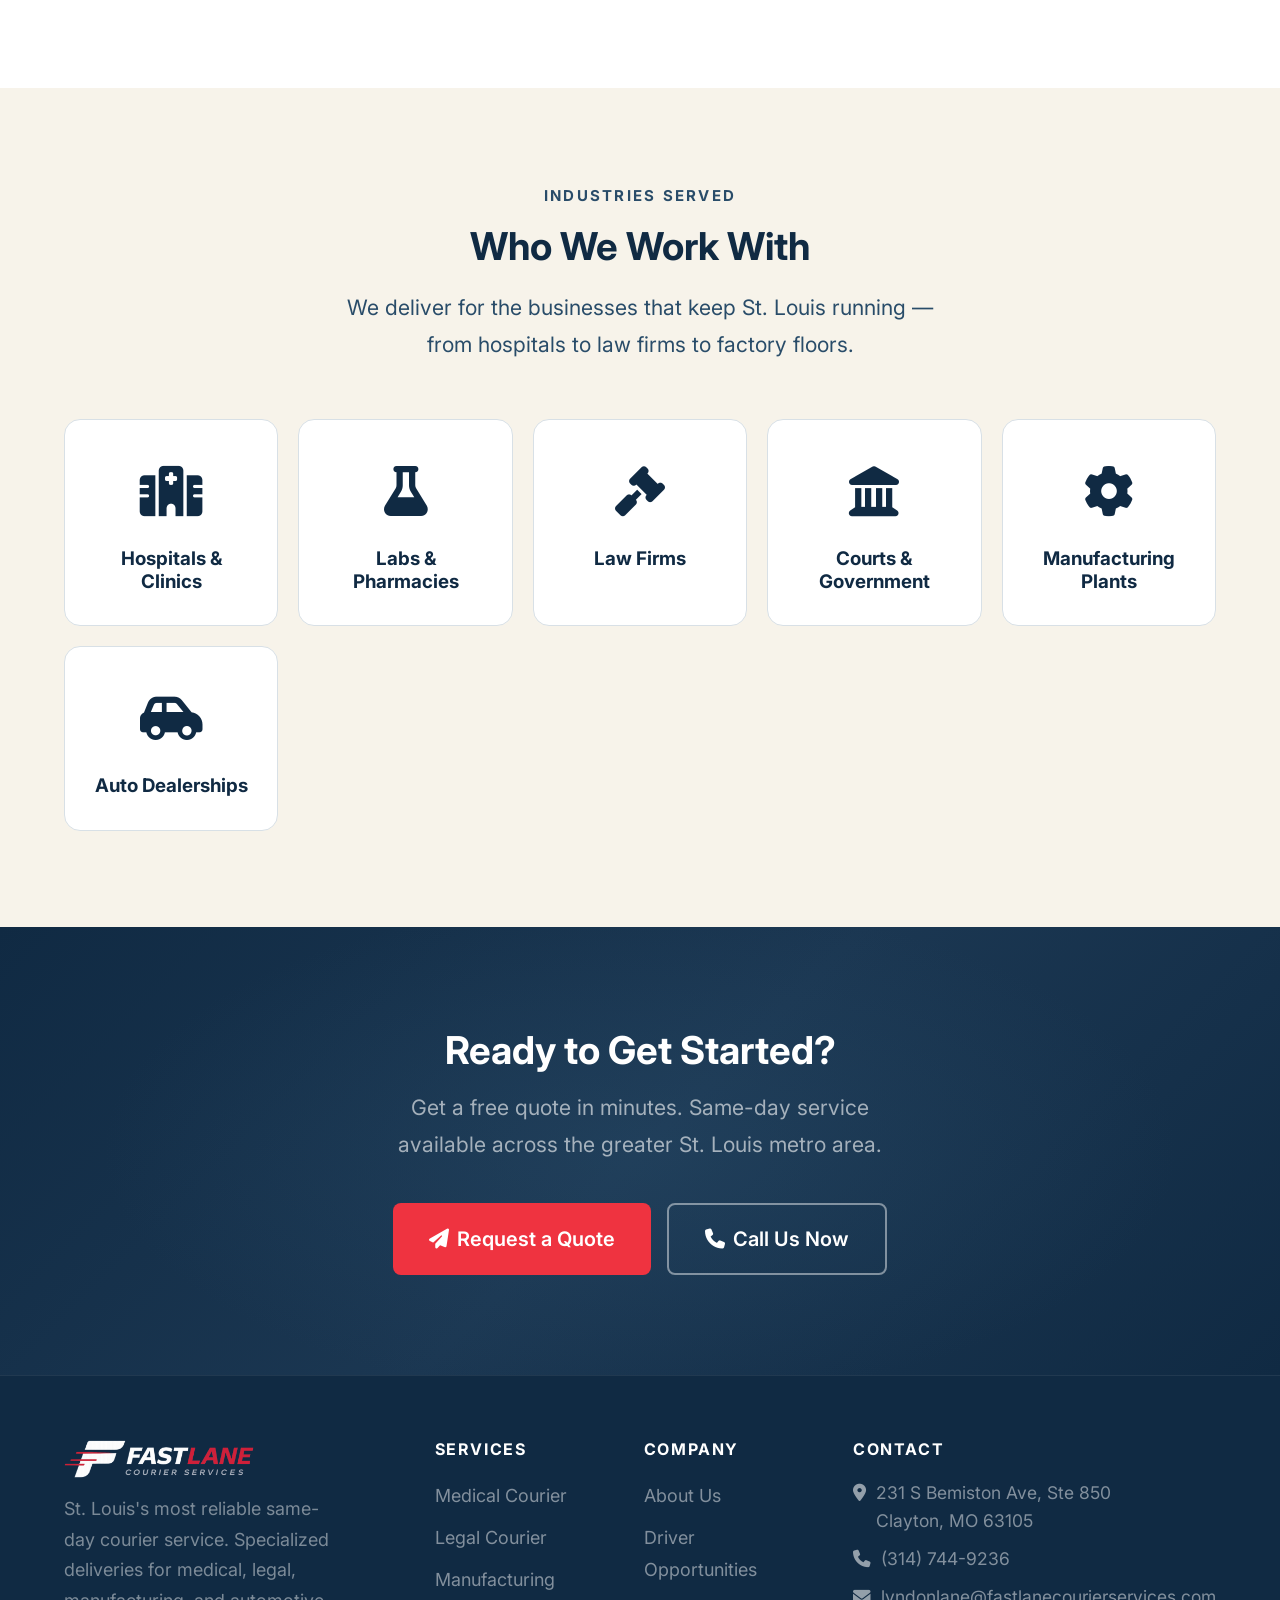
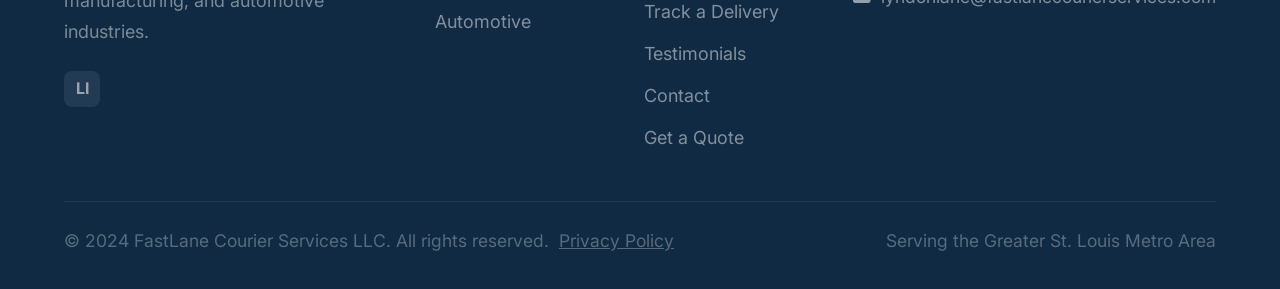
==== commit f4201e77: "Remove fabricated team bios from About page These were placeholder names/photos, not real staff. Cut" ====
--- a/index.html
+++ b/index.html
@@ -337,7 +337,6 @@
         <h4>Company</h4>
         <ul>
           <li><a href="about.html">About Us</a></li>
-          <li><a href="about.html#team">Our Team</a></li>
           <li><a href="drivers.html">Driver Opportunities</a></li>
           <li><a href="track.html">Track a Delivery</a></li>
           <li><a href="testimonials.html">Testimonials</a></li>
--- a/styles.css
+++ b/styles.css
@@ -478,24 +478,6 @@
 .value-icon  { font-size: 2rem; margin-bottom: 16px; }
 .value-card h3 { font-size: 1rem; margin-bottom: 8px; }
 .value-card p  { font-size: 0.875rem; }
-.team-grid { display: grid; grid-template-columns: repeat(auto-fit, minmax(220px, 1fr)); gap: 24px; }
-.team-card {
-  background: var(--white); border: 1px solid var(--gray-200);
-  border-radius: var(--radius-lg); padding: 32px 24px; text-align: center;
-  transition: var(--transition);
-}
-.team-card:hover { transform: translateY(-4px); box-shadow: var(--shadow); }
-.team-avatar {
-  width: 80px; height: 80px;
-  background: var(--navy); border-radius: 50%;
-  margin: 0 auto 16px;
-  display: flex; align-items: center; justify-content: center;
-  font-size: 2rem;
-}
-.team-card h3  { font-size: 1rem; margin-bottom: 4px; }
-.team-role     { color: var(--navy-light); font-size: 0.875rem; font-weight: 600; margin-bottom: 8px; }
-.team-bio      { font-size: 0.875rem; }
-
 /* ── Contact Page ────────────────────────── */
 .contact-grid { display: grid; grid-template-columns: 1fr 1.5fr; gap: 64px; }
 .contact-info-list { display: flex; flex-direction: column; gap: 28px; }
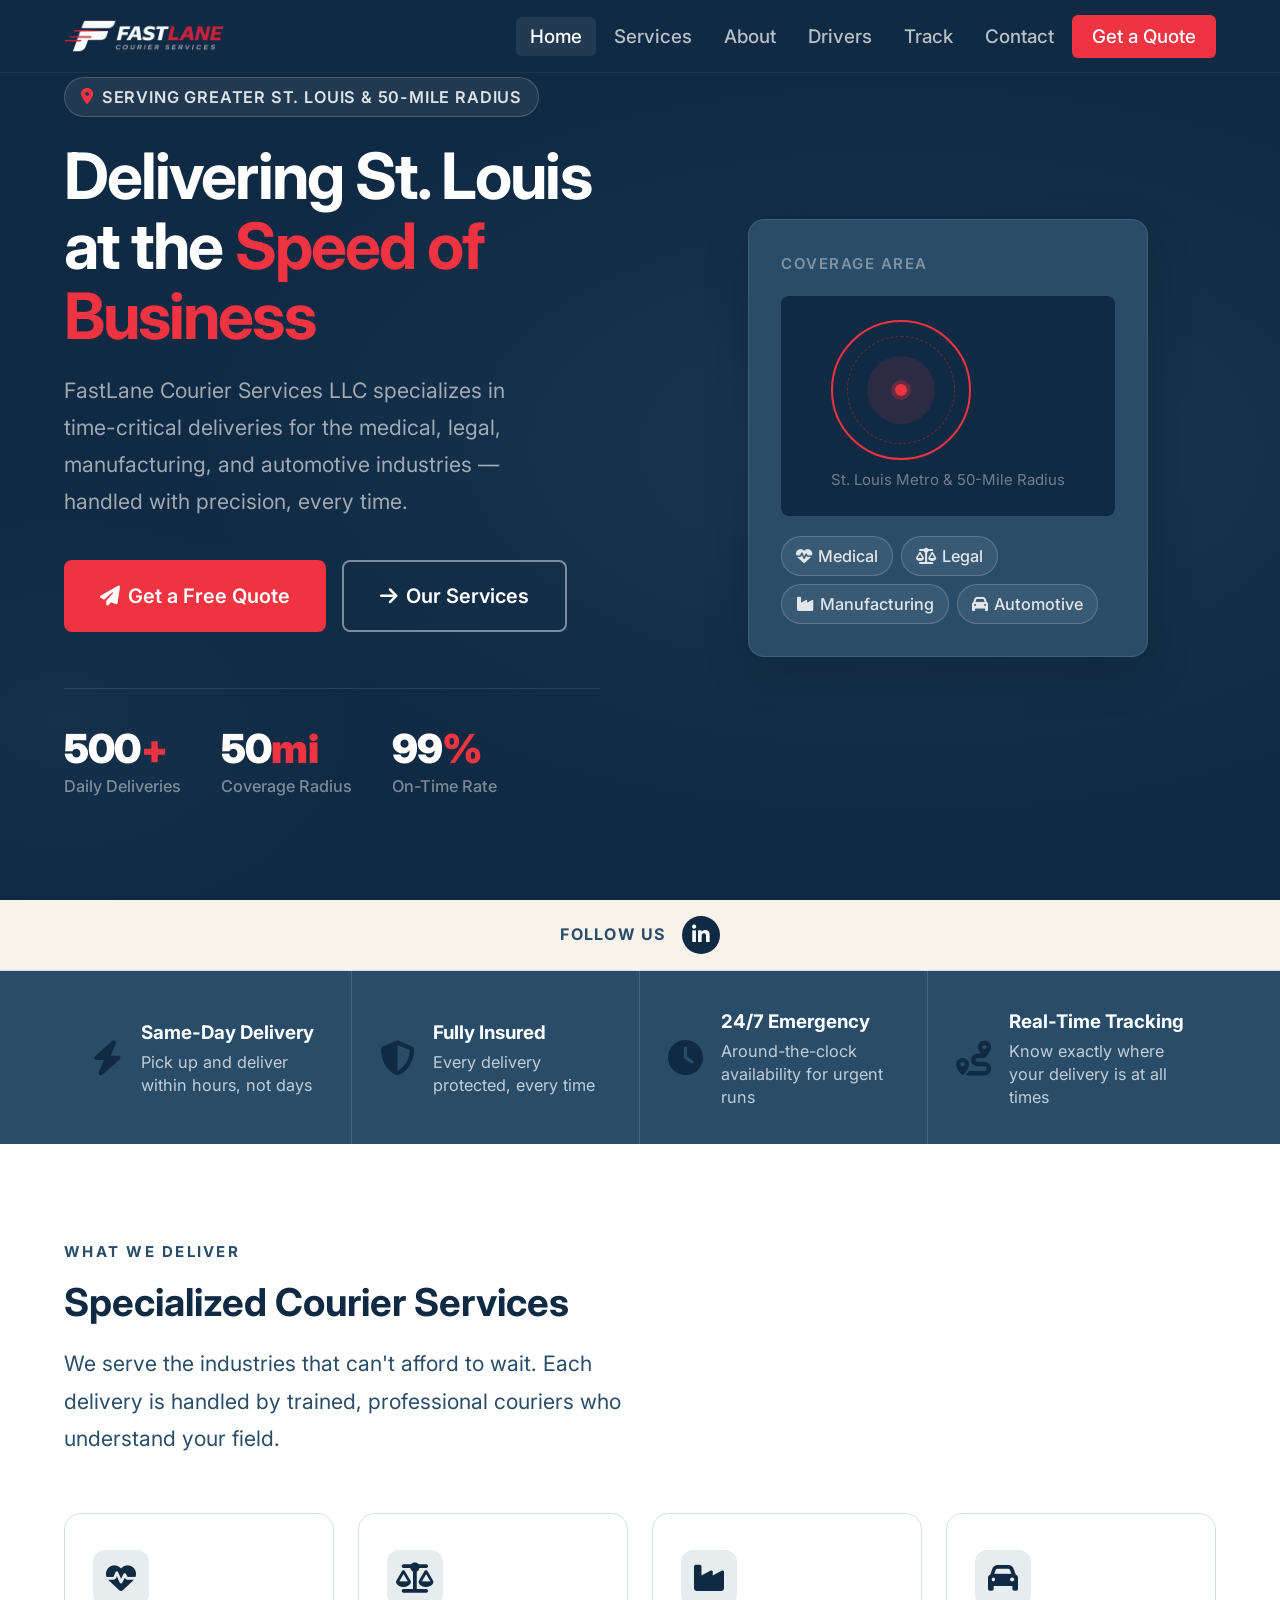
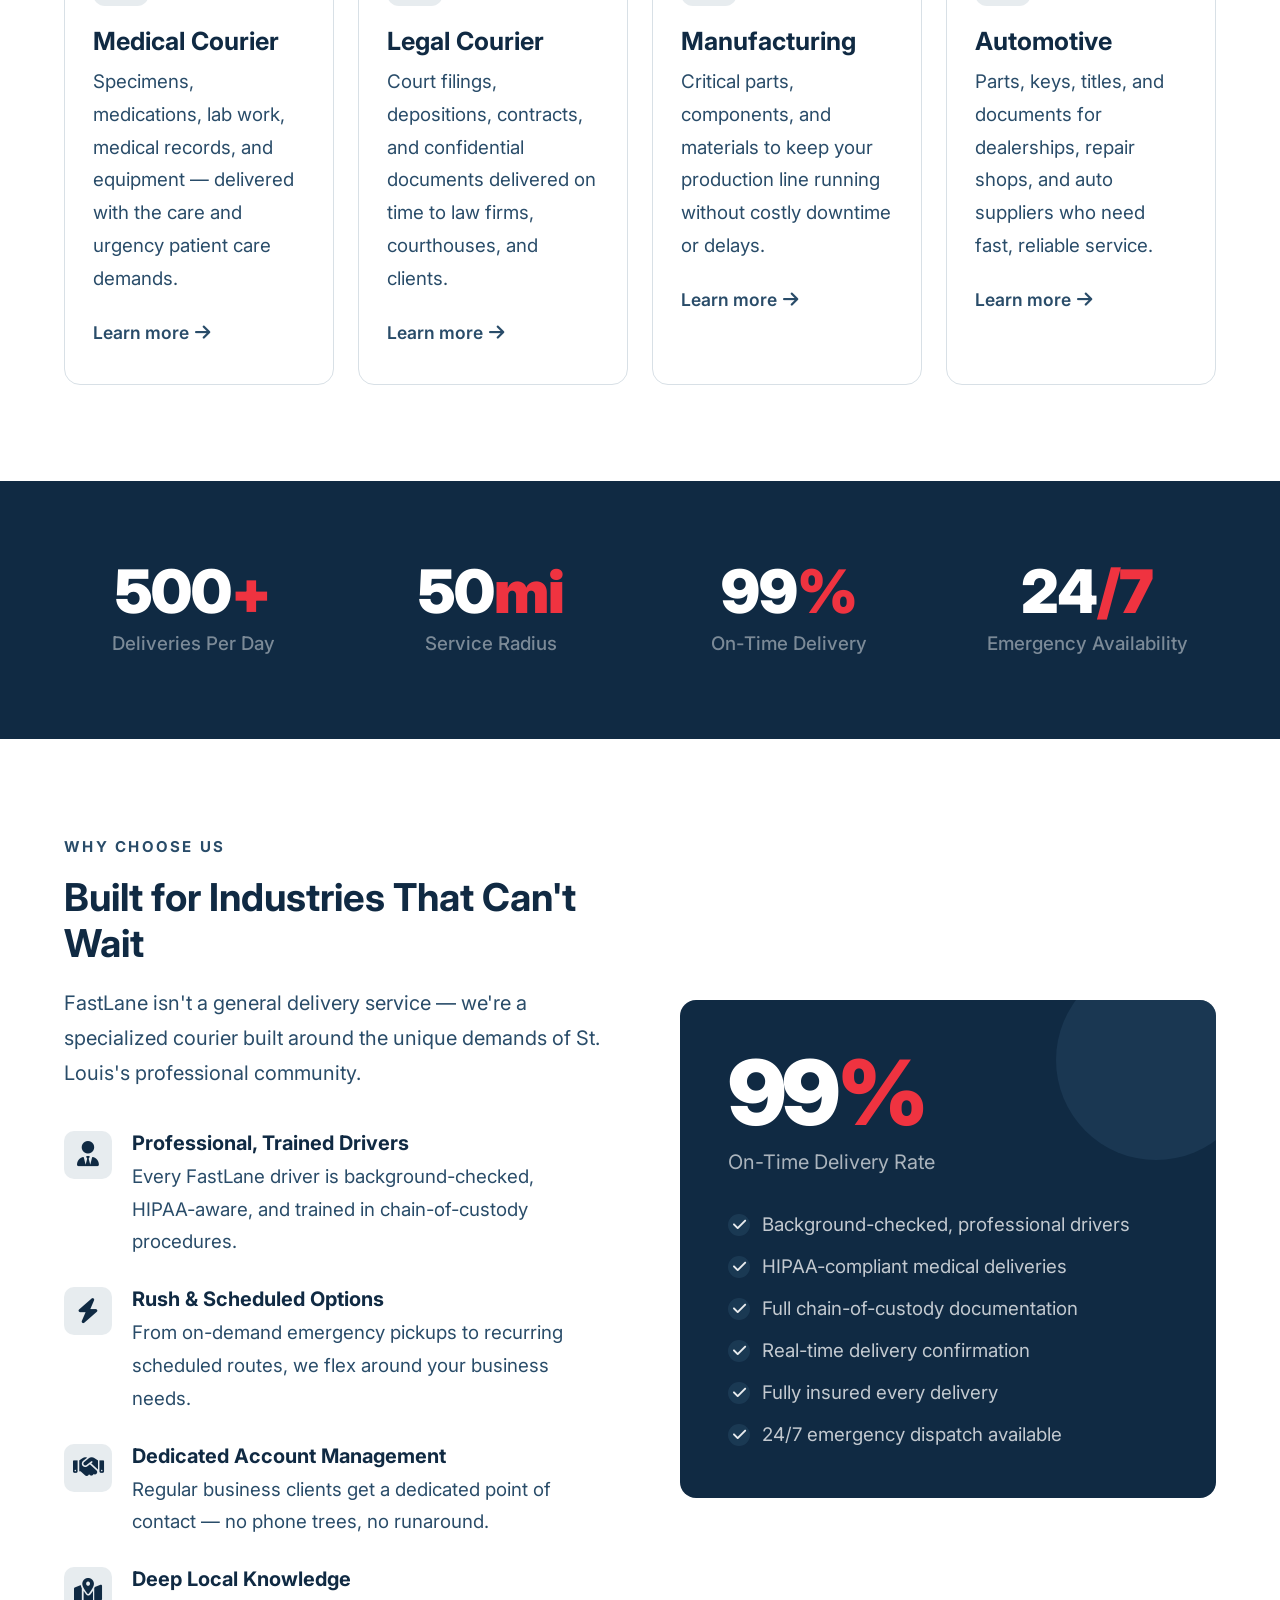
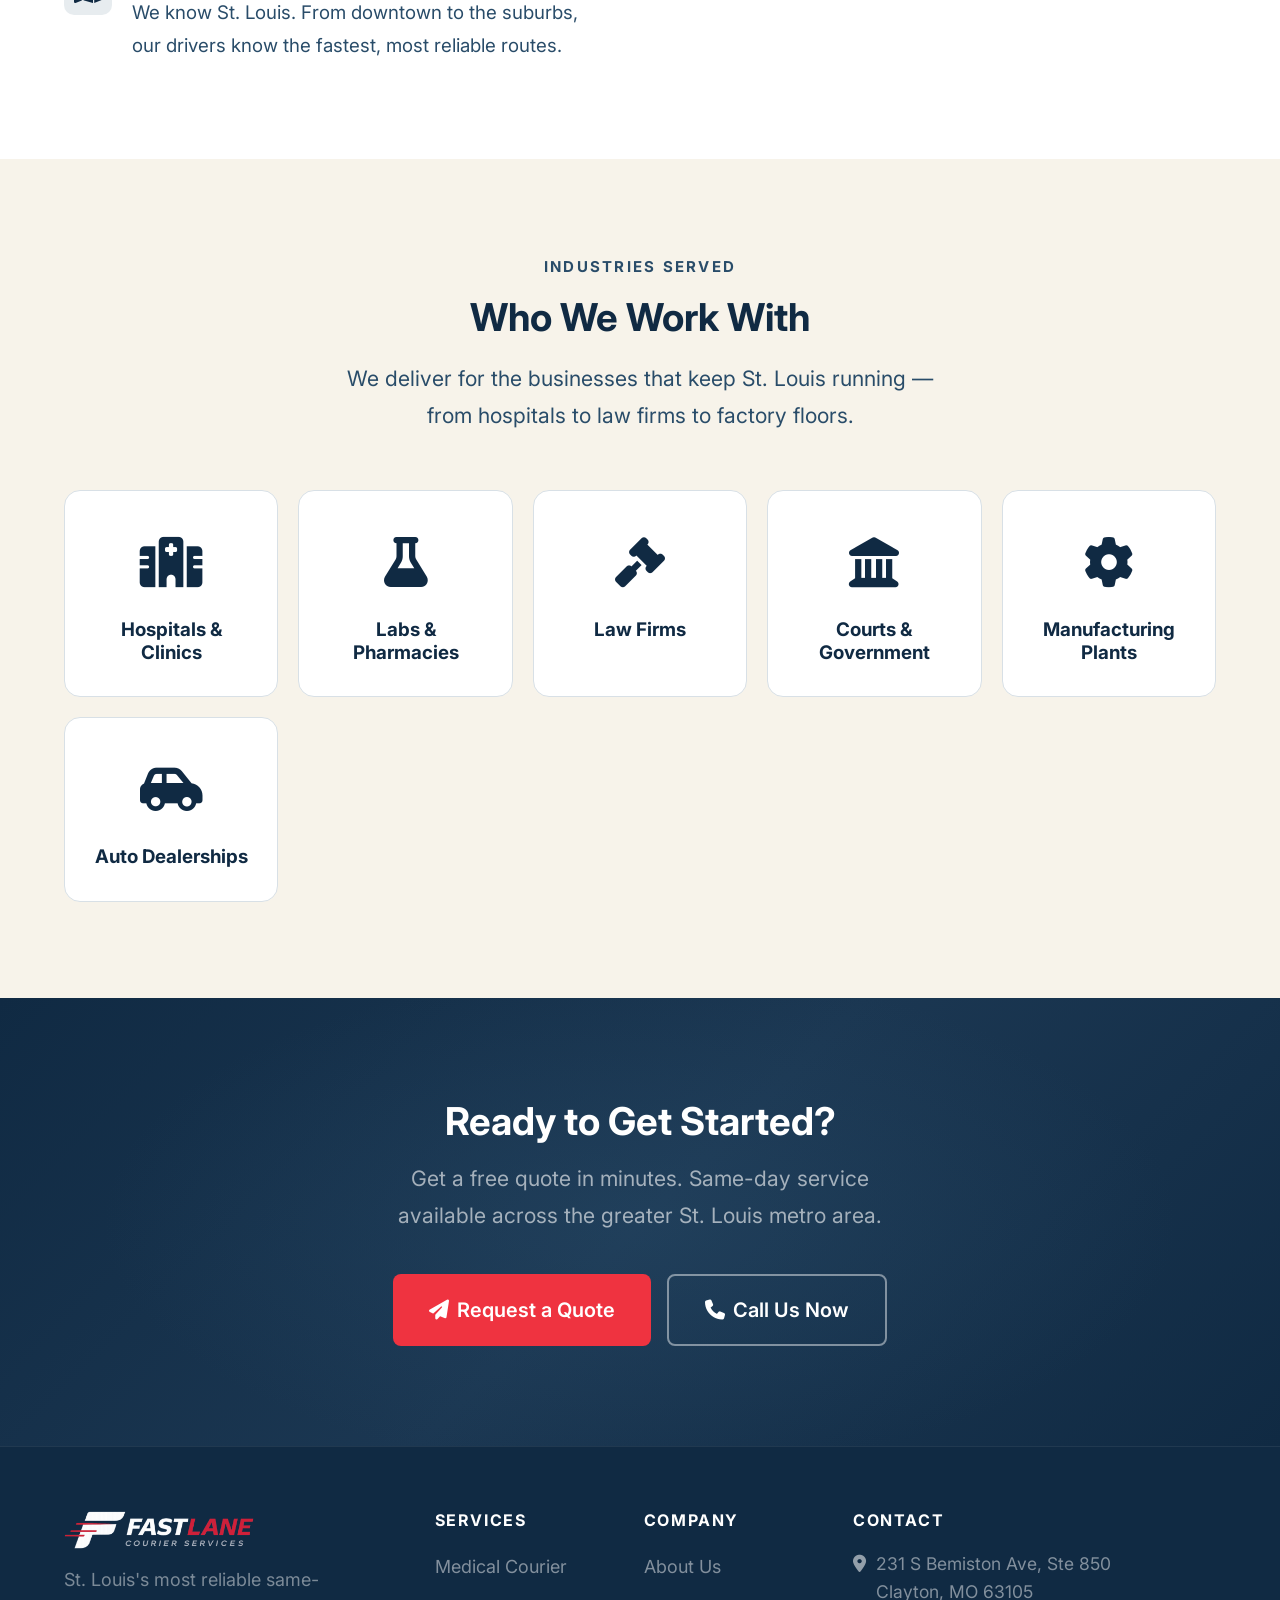
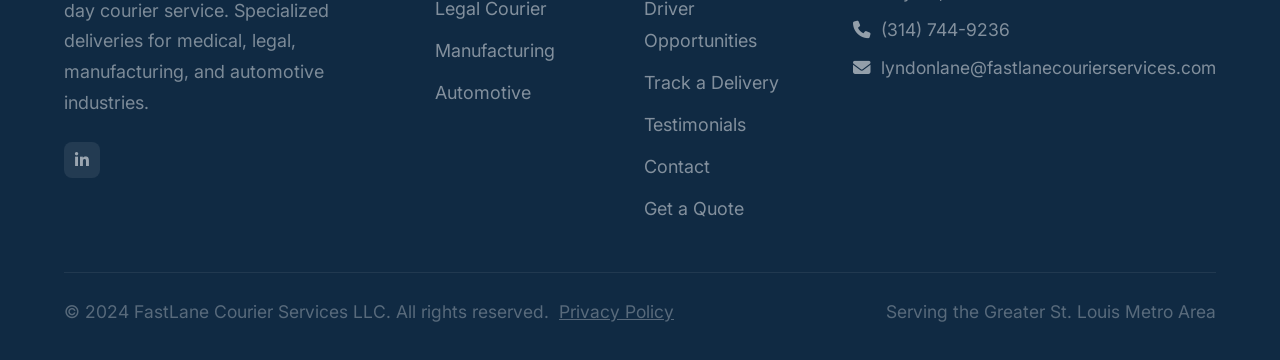
==== commit 781116b5: "Add Follow Us section with LinkedIn icon to home page Add a slim social strip below the hero on the " ====
--- a/index.html
+++ b/index.html
@@ -104,6 +104,20 @@
   </div>
 </section>
 
+<!-- ── Follow Us ── -->
+<section class="follow-strip">
+  <div class="container">
+    <div class="follow-inner">
+      <span class="follow-label">Follow Us</span>
+      <div class="follow-icons">
+        <a href="https://www.linkedin.com/in/fastlane-courier-services-0b558b3ab/" class="social-icon-btn" target="_blank" rel="noopener noreferrer" aria-label="FastLane Courier Services on LinkedIn">
+          <i class="fa-brands fa-linkedin-in"></i>
+        </a>
+      </div>
+    </div>
+  </div>
+</section>
+
 <!-- ── Features Strip ── -->
 <div class="features-strip">
   <div class="container">
@@ -321,7 +335,7 @@
     </a>
         <p>St. Louis's most reliable same-day courier service. Specialized deliveries for medical, legal, manufacturing, and automotive industries.</p>
         <div class="footer-social">
-          <a href="https://www.linkedin.com/in/fastlane-courier-services-0b558b3ab/" class="social-btn" target="_blank" rel="noopener noreferrer">LI</a>
+          <a href="https://www.linkedin.com/in/fastlane-courier-services-0b558b3ab/" class="social-btn" target="_blank" rel="noopener noreferrer" aria-label="FastLane Courier Services on LinkedIn"><i class="fa-brands fa-linkedin-in"></i></a>
         </div>
       </div>
       <div class="footer-col">
--- a/styles.css
+++ b/styles.css
@@ -256,6 +256,23 @@
   padding: 6px 14px; border-radius: 100px;
   font-size: 0.8125rem; font-weight: 500;
 }
+
+/* ── Follow Us Strip ─────────────────────── */
+.follow-strip { background: var(--off-white); border-bottom: 1px solid var(--gray-200); padding: 16px 0; }
+.follow-inner { display: flex; align-items: center; justify-content: center; gap: 16px; }
+.follow-label {
+  font-size: 0.8rem; font-weight: 700; letter-spacing: 0.08em;
+  text-transform: uppercase; color: var(--navy-light);
+}
+.follow-icons { display: flex; gap: 10px; }
+.social-icon-btn {
+  width: 38px; height: 38px;
+  background: var(--navy); border-radius: 50%;
+  display: flex; align-items: center; justify-content: center;
+  color: var(--white); font-size: 1rem;
+  transition: var(--transition);
+}
+.social-icon-btn:hover { background: var(--red); }
 
 /* ── Features Strip ──────────────────────── */
 .features-strip { background: var(--navy-light); padding: 0; }
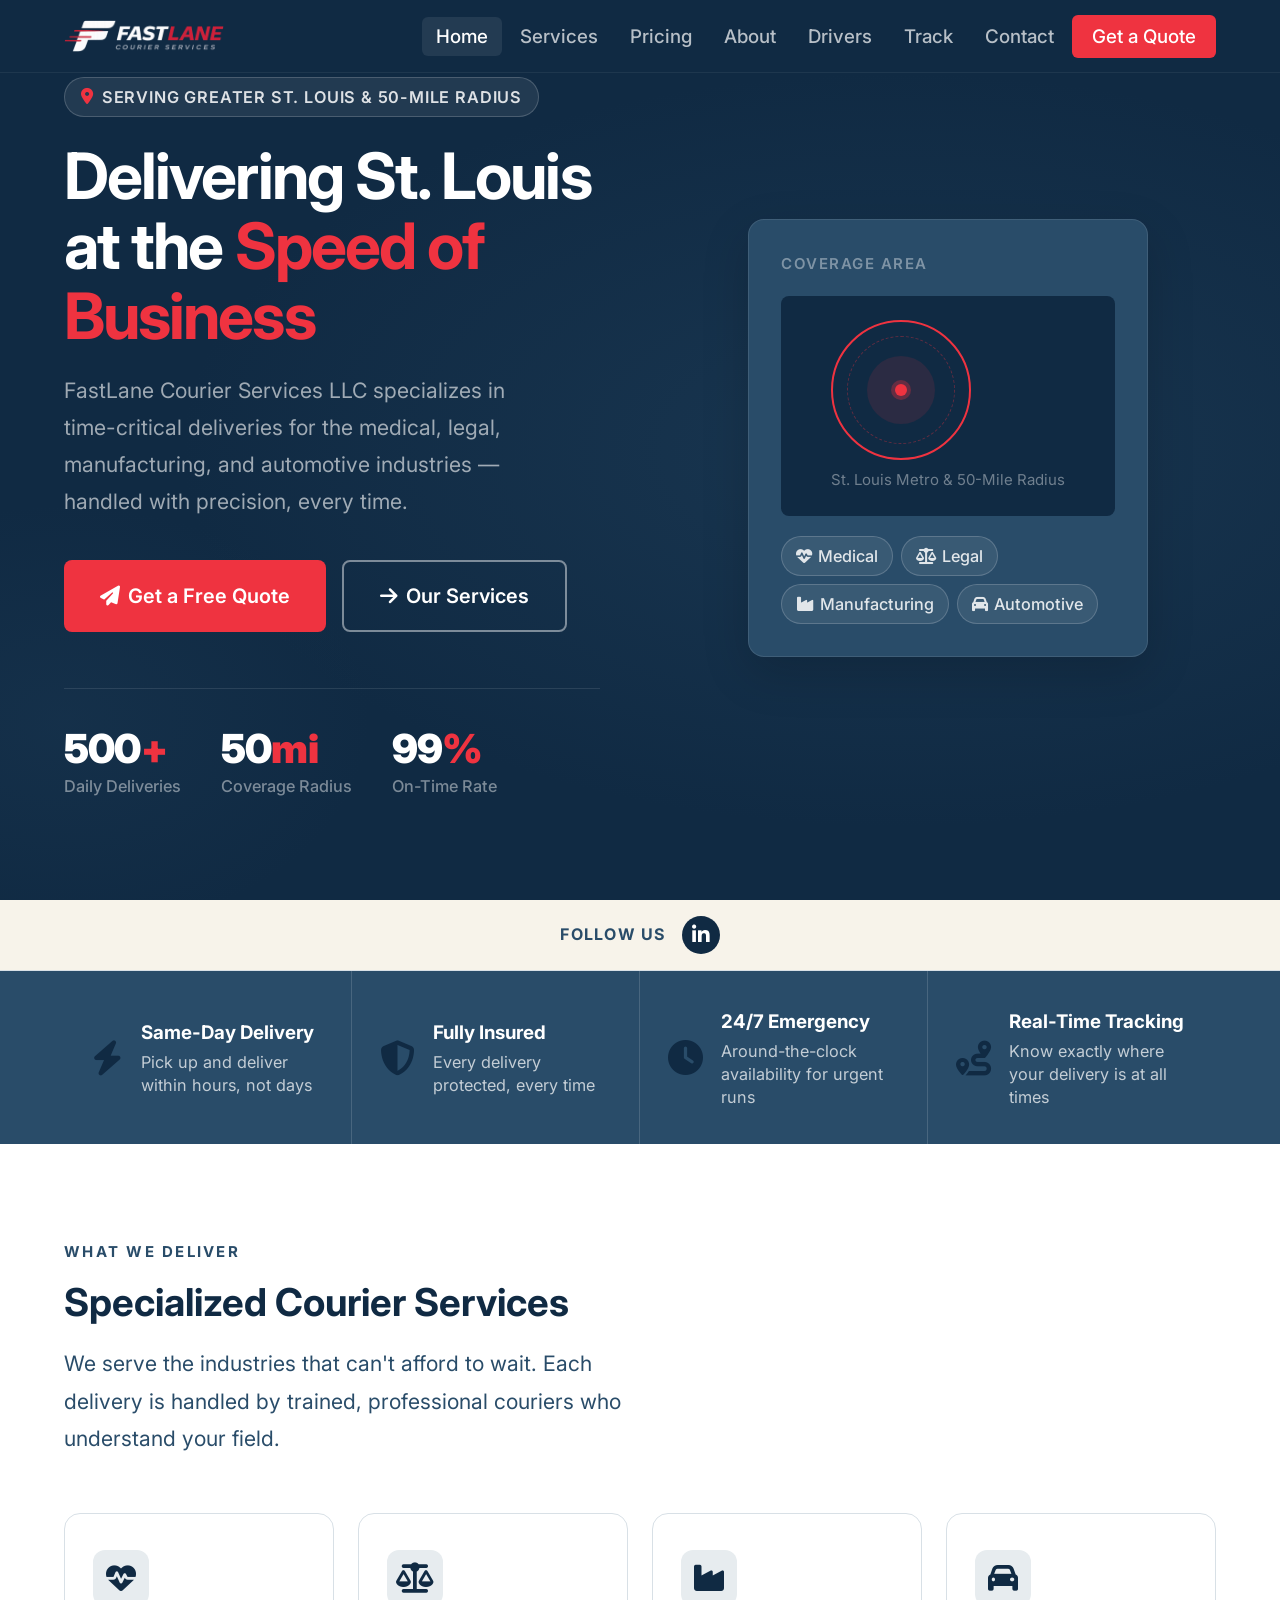
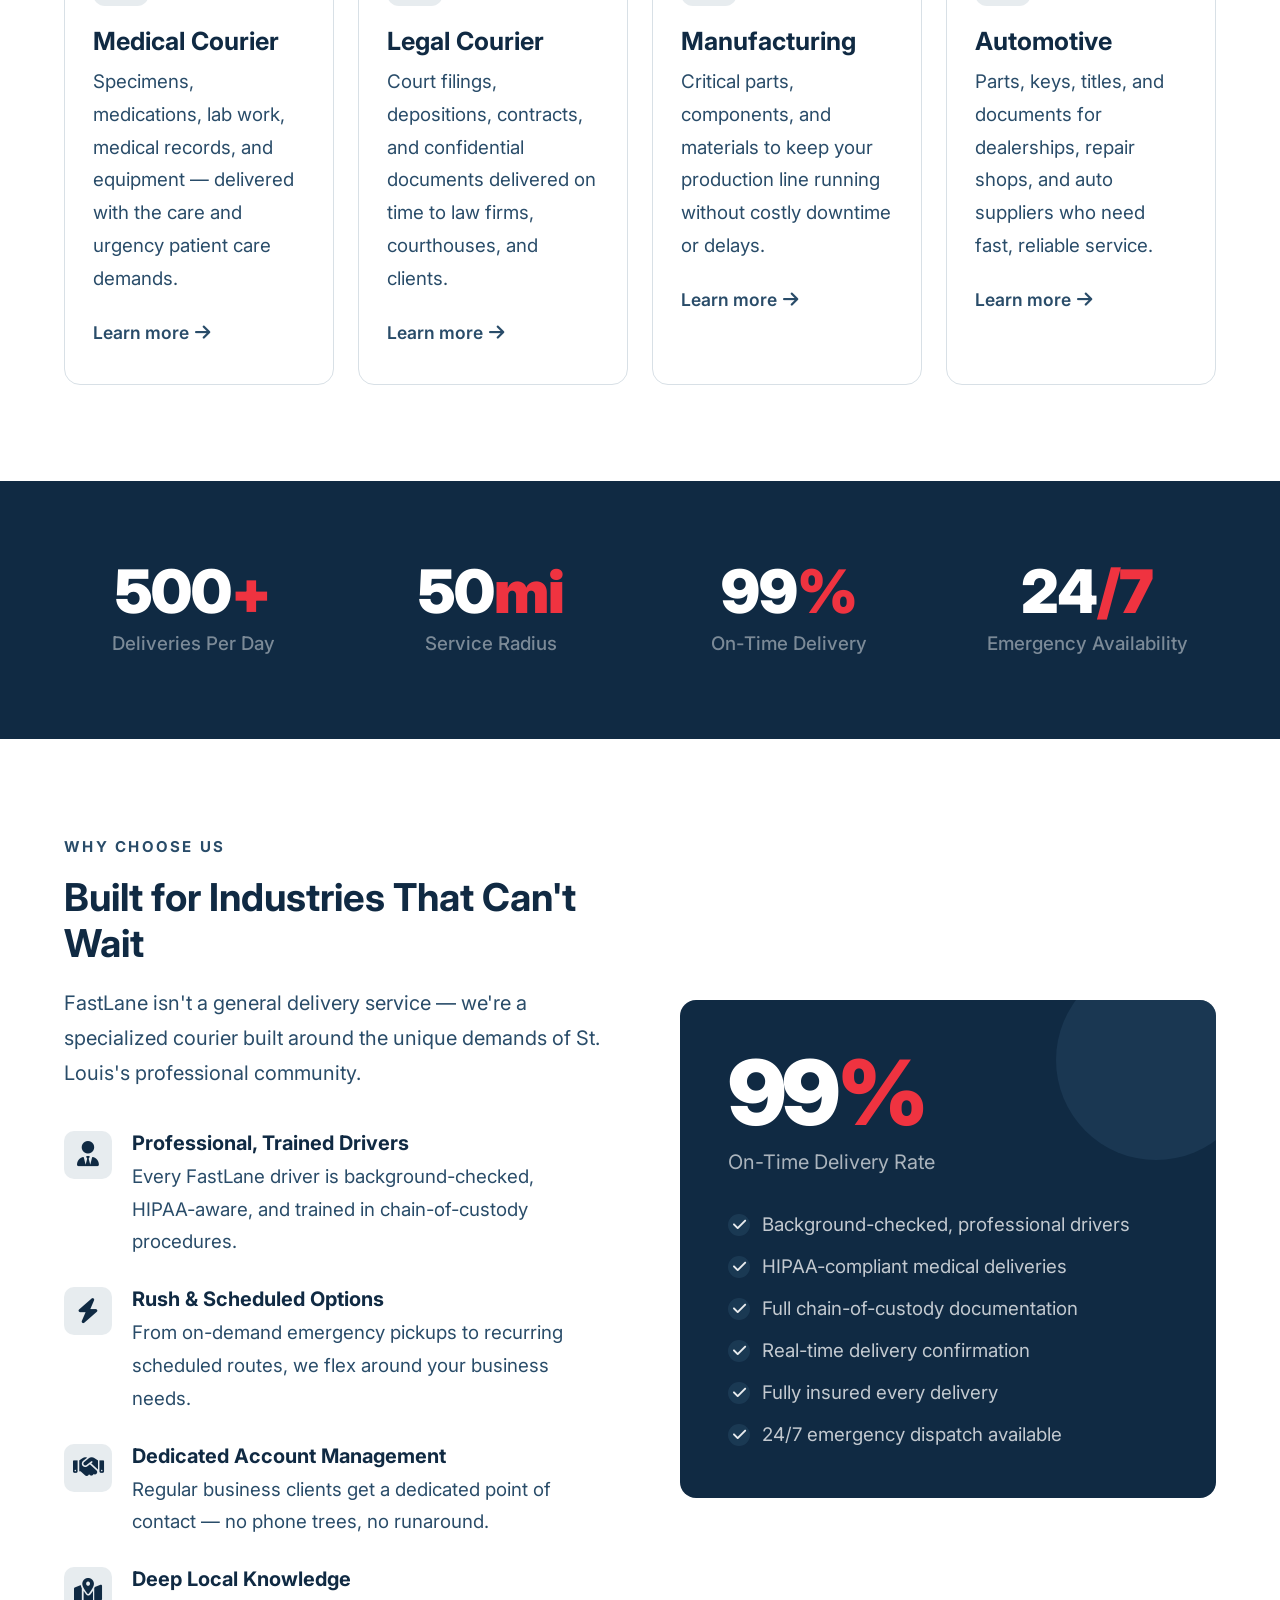
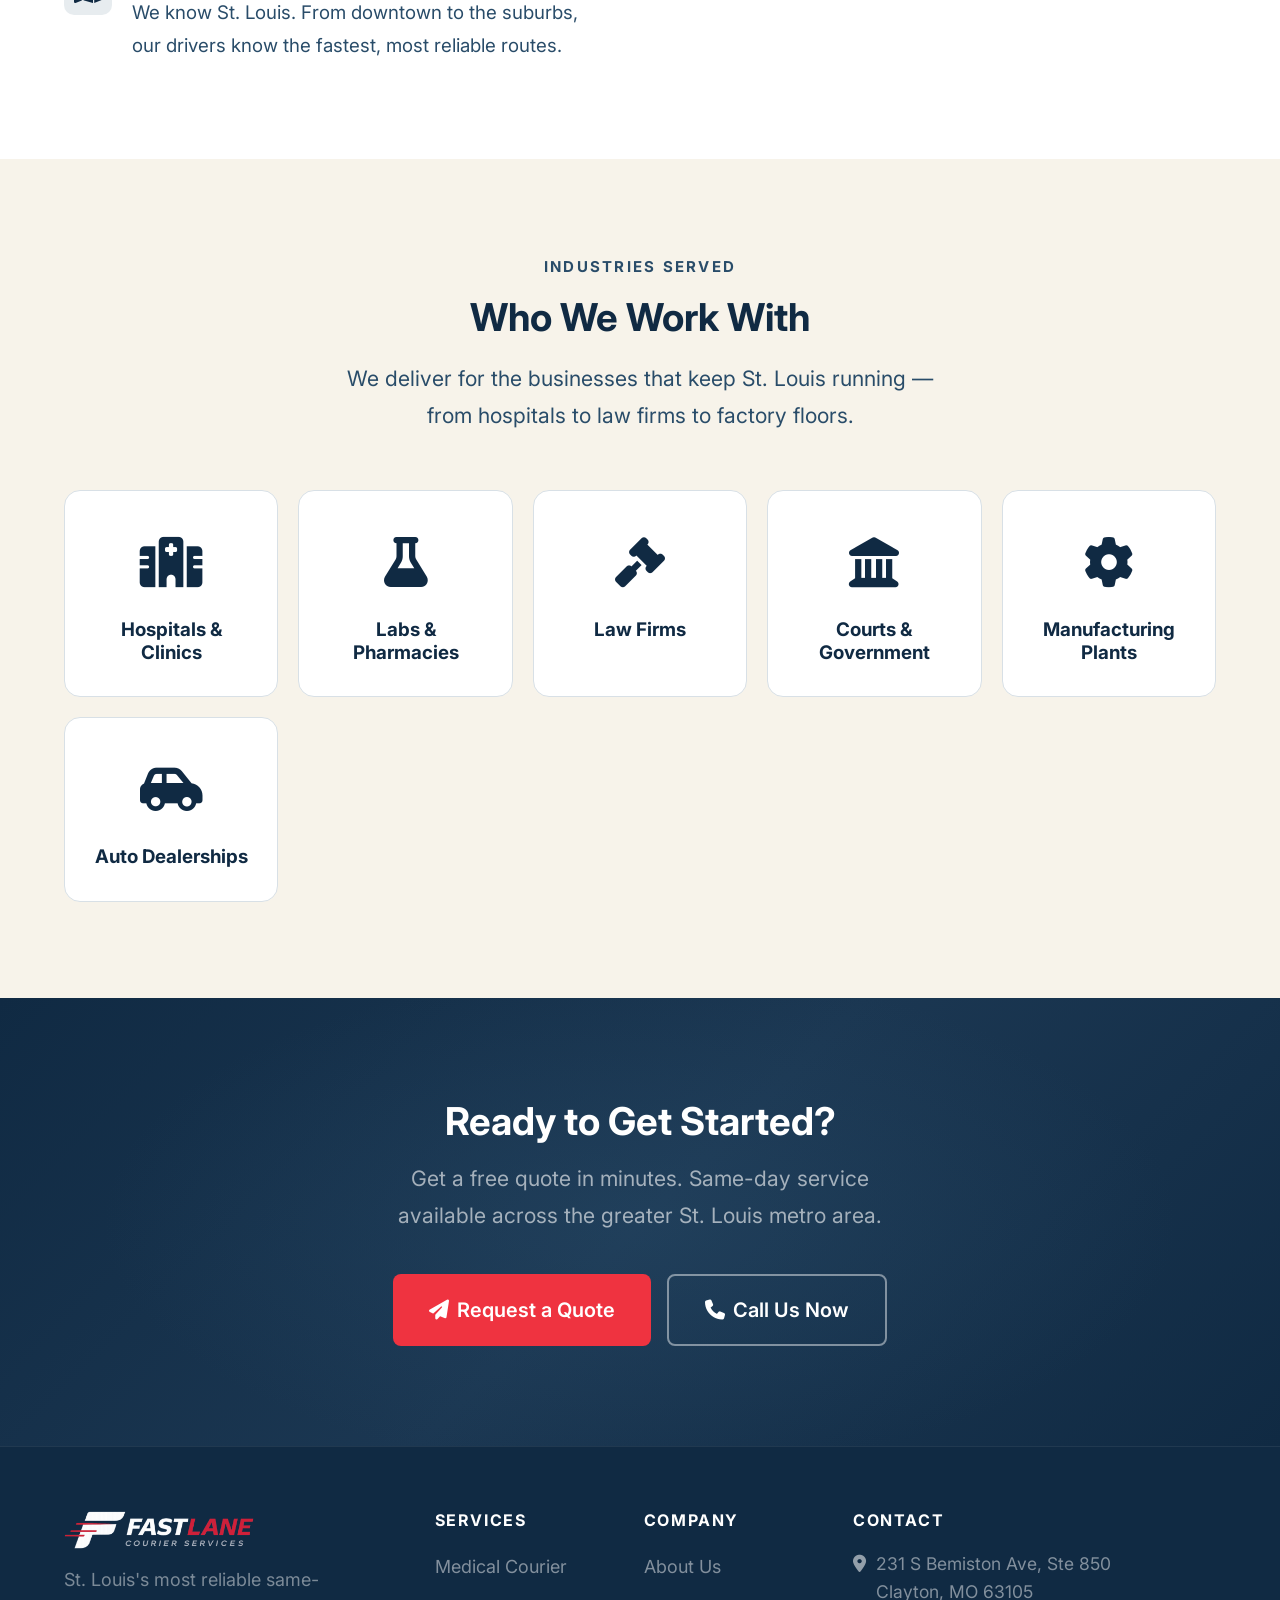
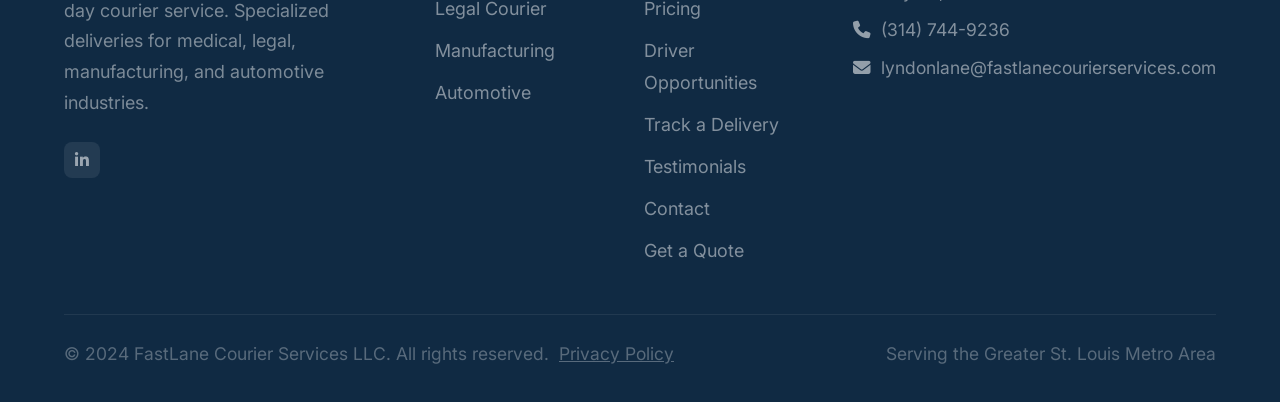
==== commit 7c28de20: "Add Pricing page, wait-time fee, and driver onboarding SOPs - New pricing.html: standard rate table " ====
--- a/index.html
+++ b/index.html
@@ -33,6 +33,7 @@
     <ul class="nav-links" id="navLinks">
       <li><a href="index.html" class="active">Home</a></li>
       <li><a href="services.html">Services</a></li>
+      <li><a href="pricing.html">Pricing</a></li>
       <li><a href="about.html">About</a></li>
       <li><a href="drivers.html">Drivers</a></li>
       <li><a href="track.html">Track</a></li>
@@ -351,6 +352,7 @@
         <h4>Company</h4>
         <ul>
           <li><a href="about.html">About Us</a></li>
+          <li><a href="pricing.html">Pricing</a></li>
           <li><a href="drivers.html">Driver Opportunities</a></li>
           <li><a href="track.html">Track a Delivery</a></li>
           <li><a href="testimonials.html">Testimonials</a></li>
--- a/styles.css
+++ b/styles.css
@@ -365,6 +365,44 @@
   display: flex; align-items: center; justify-content: center;
   font-size: 0.75rem; color: rgba(255,255,255,0.9); flex-shrink: 0;
 }
+
+/* ── Pricing Page ────────────────────────── */
+.rate-table-wrap { overflow-x: auto; border-radius: var(--radius-lg); border: 1px solid var(--gray-200); }
+.rate-table { width: 100%; border-collapse: collapse; min-width: 600px; background: var(--white); }
+.rate-table th {
+  background: var(--navy); color: var(--white);
+  font-size: 0.8125rem; font-weight: 700; text-transform: uppercase; letter-spacing: 0.04em;
+  padding: 14px 20px; text-align: left;
+}
+.rate-table th:not(:first-child) { text-align: center; }
+.rate-table td { padding: 12px 20px; font-size: 0.9375rem; color: var(--gray-600); border-bottom: 1px solid var(--gray-200); }
+.rate-table td:not(:first-child) { text-align: center; }
+.rate-table td:first-child { font-weight: 700; color: var(--navy); }
+.rate-table tr:nth-child(even) td { background: var(--navy-pale); }
+.rate-table tr:last-child td { border-bottom: none; }
+.pricing-note {
+  display: flex; align-items: flex-start; gap: 14px;
+  background: var(--navy-pale); border-radius: var(--radius-lg);
+  padding: 20px 24px; margin-top: 20px; font-size: 0.9375rem; color: var(--navy);
+}
+.pricing-note i { color: var(--red); font-size: 1.1rem; margin-top: 2px; }
+.discount-grid { display: grid; grid-template-columns: repeat(auto-fit, minmax(260px, 1fr)); gap: 24px; margin-top: 32px; }
+.discount-card {
+  background: var(--white); border: 1px solid var(--gray-200); border-radius: var(--radius-lg);
+  padding: 32px; transition: var(--transition);
+}
+.discount-card:hover { border-color: var(--red); box-shadow: var(--shadow); }
+.discount-card-icon {
+  width: 48px; height: 48px; border-radius: 50%;
+  background: var(--navy); color: var(--white);
+  display: flex; align-items: center; justify-content: center;
+  font-size: 1.1rem; margin-bottom: 20px;
+}
+.discount-card h3 { font-size: 1.0625rem; margin-bottom: 10px; }
+.discount-card p { font-size: 0.9375rem; margin-bottom: 0; }
+.fee-list { display: flex; flex-direction: column; gap: 14px; }
+.fee-list li { font-size: 0.9375rem; color: var(--gray-600); }
+.fee-list li strong { color: var(--navy); }
 
 /* ── Industries ──────────────────────────── */
 .industries-section { background: var(--off-white); }
